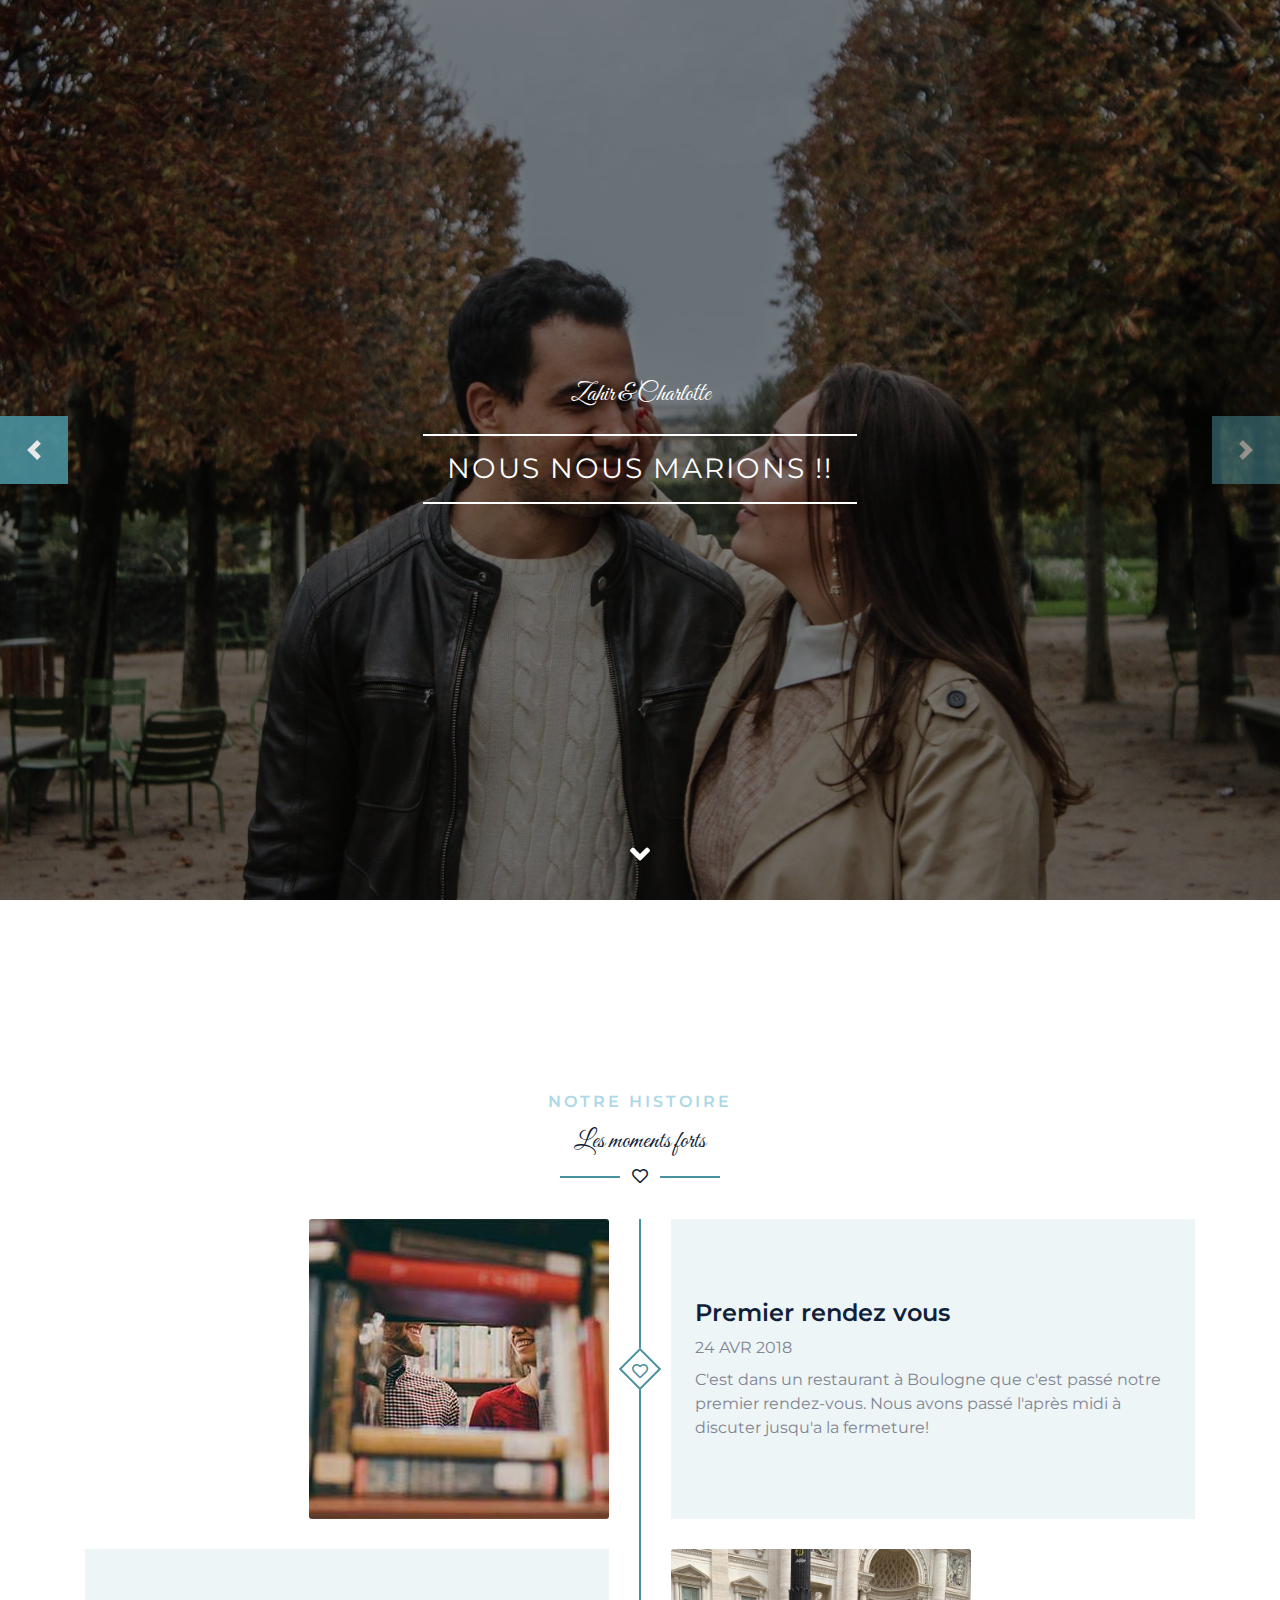
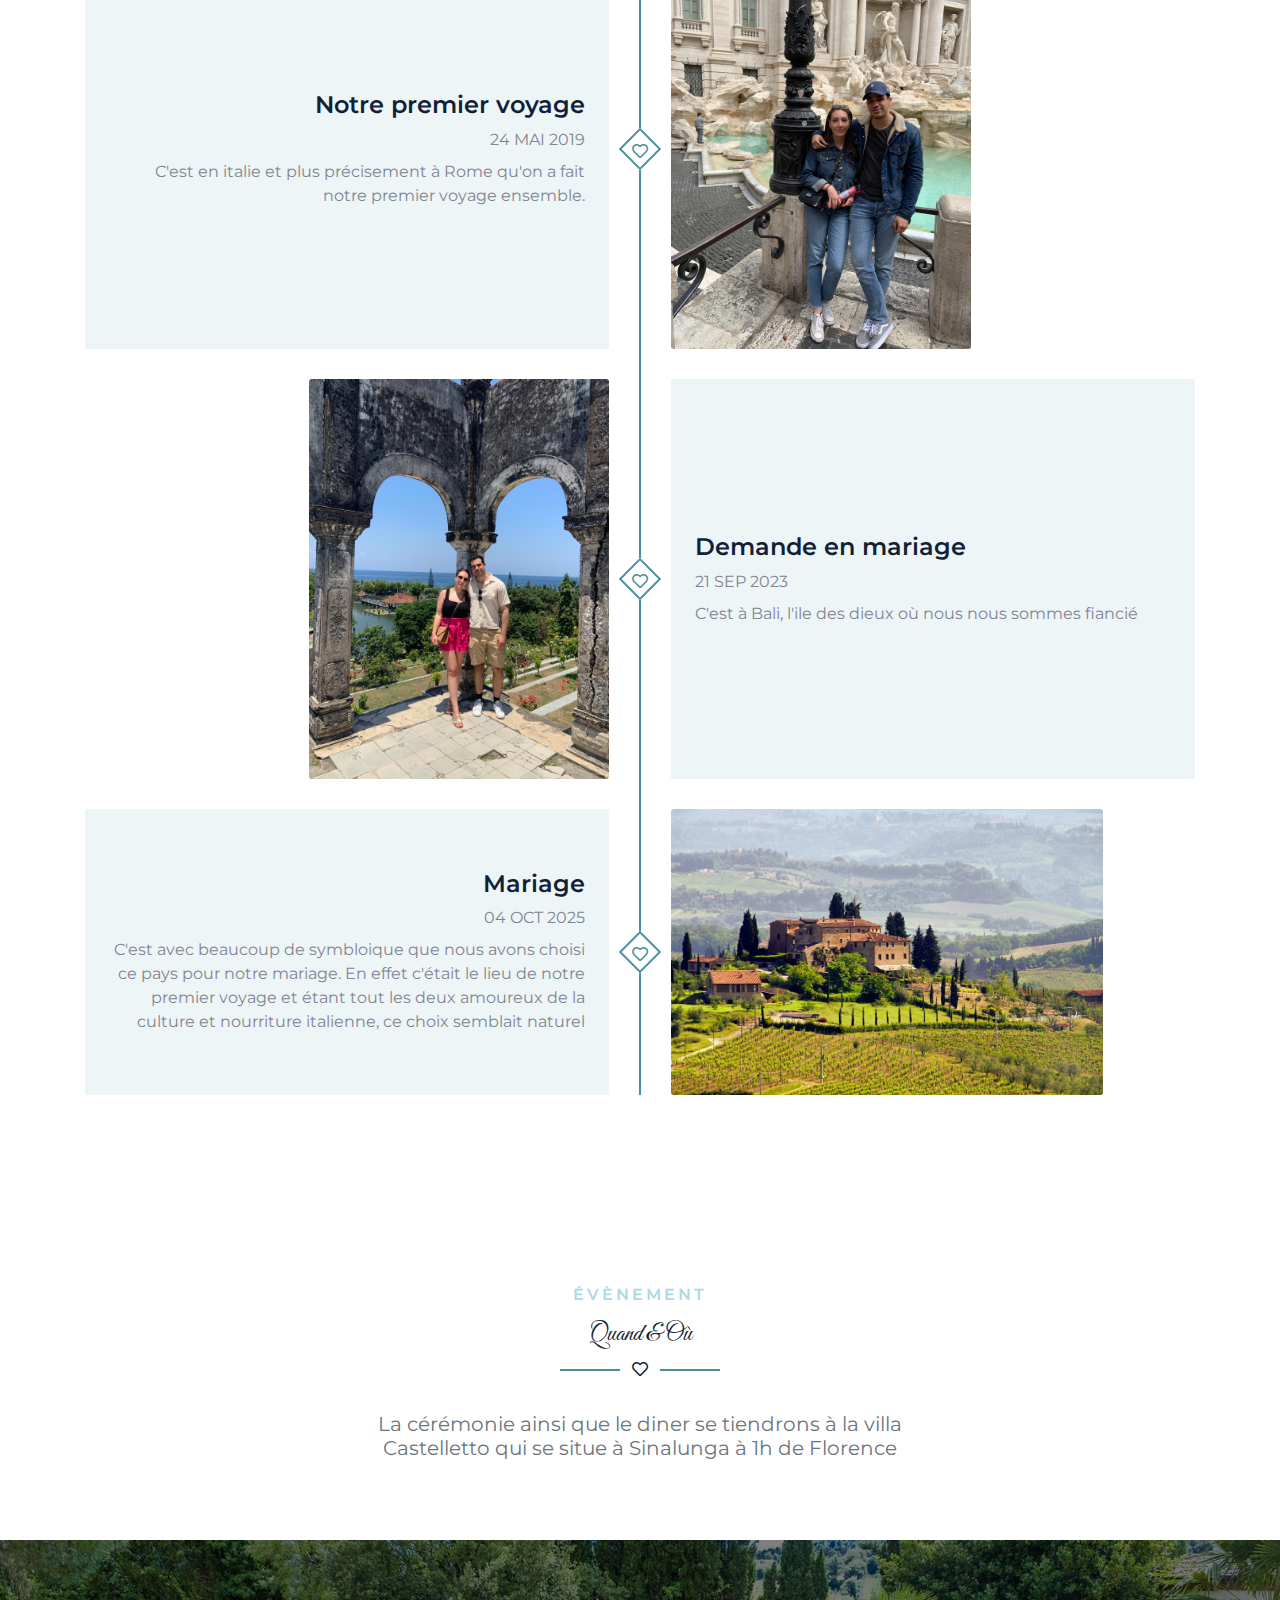
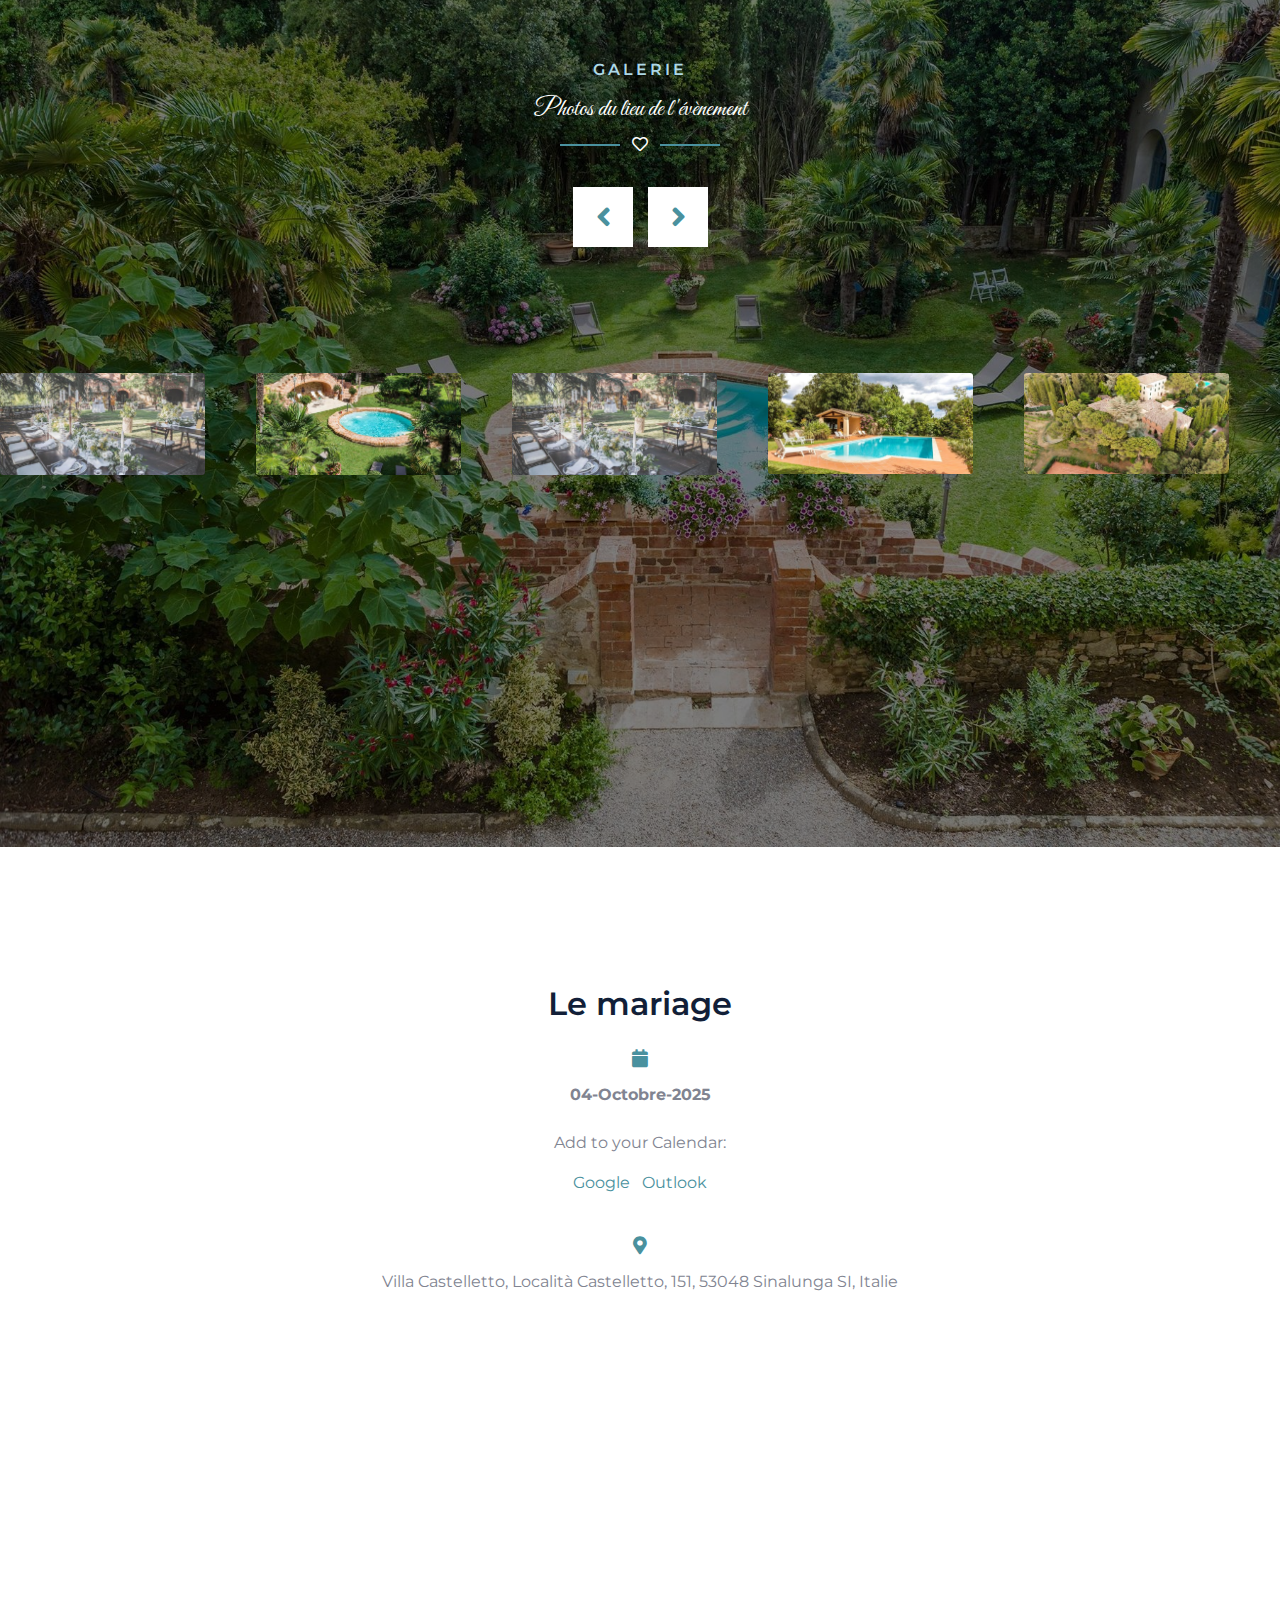
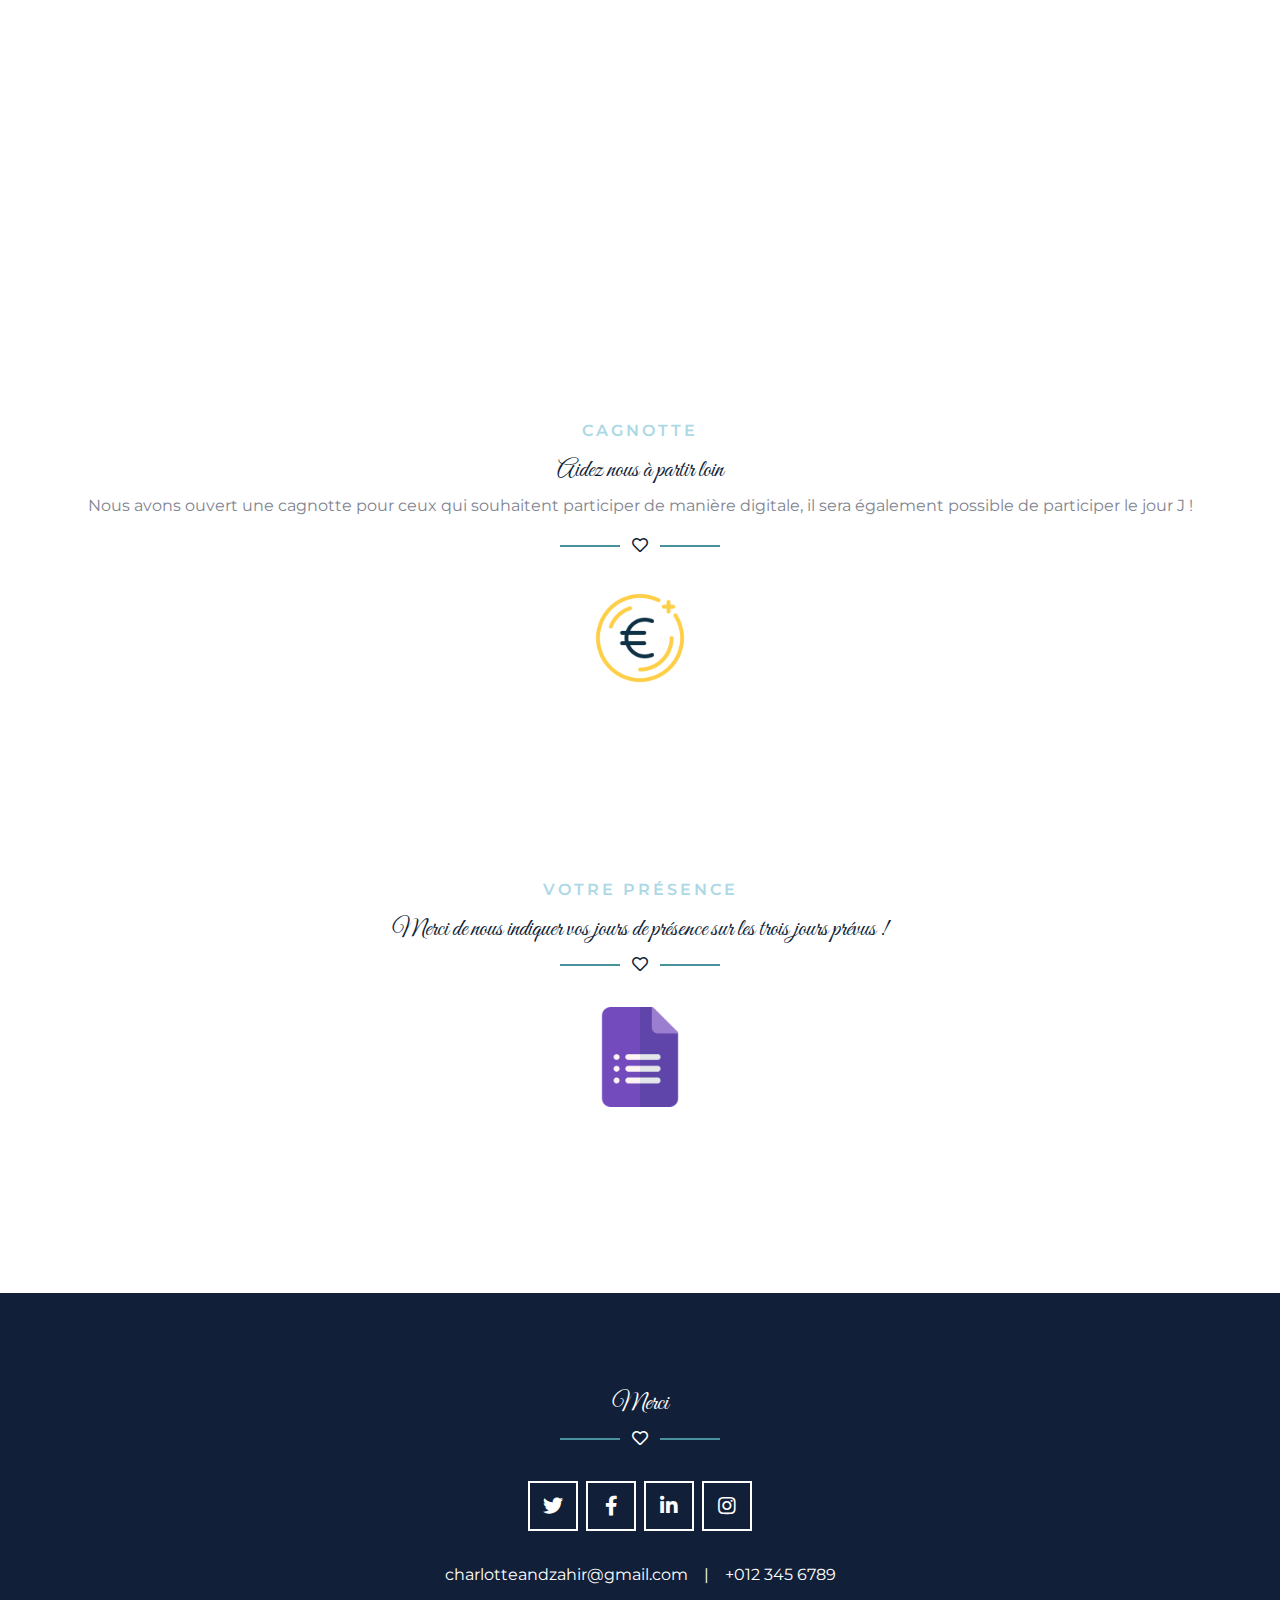
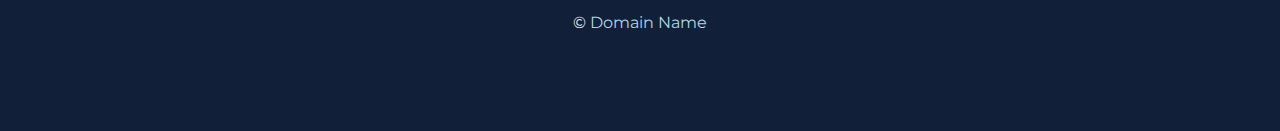
==== index.html @ 63fe24a2 "my first commit" ====
<!DOCTYPE html>
<html lang="en">

<head>
    <meta charset="utf-8">
    <title>Zahir & Charlotte Website</title>
    <meta content="width=device-width, initial-scale=1.0" name="viewport">
    <meta content="Free HTML Templates" name="keywords">
    <meta content="Free HTML Templates" name="description">

    <!-- Favicon -->
    <link href="img/favicon.ico" rel="icon">

    <!-- Google Web Fonts -->
    <link rel="preconnect" href="https://fonts.gstatic.com">
    <link href="https://fonts.googleapis.com/css2?family=Great+Vibes&family=Montserrat:wght@400;600&display=swap" rel="stylesheet"> 

    <!-- Font Awesome -->
    <link href="https://cdnjs.cloudflare.com/ajax/libs/font-awesome/5.10.0/css/all.min.css" rel="stylesheet">

    <!-- Libraries Stylesheet -->
    <link href="lib/owlcarousel/assets/owl.carousel.min.css" rel="stylesheet">
    <link href="lib/lightbox/css/lightbox.min.css" rel="stylesheet">

    <!-- Customized Bootstrap Stylesheet -->
    <link href="css/style.css" rel="stylesheet">
</head>

<body data-spy="scroll" data-target=".navbar" data-offset="51">
    <!-- Navbar Start -->
    <nav class="navbar fixed-top shadow-sm navbar-expand-lg bg-dark navbar-dark py-3 py-lg-0 px-lg-5">
        <a href="index.html" class="navbar-brand d-block d-lg-none">
            <h1 class="font-secondary text-white" style="font-weight:300">Zahir <span class="text-primary">&</span> Charlotte</h1>
        </a>
        <button type="button" class="navbar-toggler" data-toggle="collapse" data-target="#navbarCollapse">
            <span class="navbar-toggler-icon"></span>
        </button>
        <div class="collapse navbar-collapse justify-content-between" id="navbarCollapse">
            <div class="navbar-nav ml-auto py-0">
                <a href="#home" class="nav-item nav-link active">accueil</a>
                <a href="#story" class="nav-item nav-link">Notre histoire</a>
                <a href="#event" class="nav-item nav-link">évènement</a>
            </div>
            <a href="index.html" class="navbar-brand mx-5 d-none d-lg-block">
                <p1 class="font-secondary text-white font-extralight">Zahir <span class="text-primary">&</span> Charlotte</p1>
            </a>
            <div class="navbar-nav mr-auto py-0">
                <a href="#cagnotte" class="nav-item nav-link">cagnotte</a>
                <a href="#rsvp" class="nav-item nav-link">votre présence</a>
                <a href="#contact" class="nav-item nav-link">Contact</a>
            </div>
        </div>
    </nav>
    <!-- Navbar End -->


    <!-- Carousel Start -->
    <div class="container-fluid p-0 mb-5 pb-5" id="home">
        <div id="header-carousel" class="carousel slide carousel-fade" data-ride="carousel">
            <div class="carousel-inner">
                <div class="carousel-item position-relative active" style="height: 100vh; min-height: 400px;">
                    <img class="position-absolute w-100 h-100" src="img/zahir&charlotte3.jpg" style="object-fit: cover;">
                    <div class="carousel-caption d-flex flex-column align-items-center justify-content-center">
                        <div class="p-3" style="max-width: 900px;">
                            <h1 class="display-1 font-secondary text-white mt-n3 mb-md-4" style="font-weight:300">Zahir & Charlotte</h1>
                            <div class="d-inline-block border-top border-bottom border-light py-3 px-4">
                                <h3 class="text-uppercase font-weight-normal text-white m-0" style="letter-spacing: 2px;">Nous nous marions !!</h3>
                            </div>
                        </div>
                    </div>
                </div>
                <div class="carousel-item position-relative" style="height: 100vh; min-height: 400px;">
                    <img class="position-absolute w-100 h-100" src="img/zahir&charlotte4.jpg" style="object-fit: cover;">
                    <div class="carousel-caption d-flex flex-column align-items-center justify-content-center">
                        <div class="p-3" style="max-width: 900px;">
                            <h1 class="display-1 font-secondary text-white mt-n3 mb-md-4" style="font-weight:300">Zahir & Charlotte</h1>
                            <div class="d-inline-block border-top border-bottom border-light py-3 px-4">
                                <h3 class="text-uppercase font-weight-normal text-white m-0" style="letter-spacing: 2px;">We're getting married</h3>
                            </div>
                        </div>
                    </div>
                </div>
                <div class="carousel-item position-relative" style="height: 100vh; min-height: 400px;">
                    <img class="position-absolute w-100 h-100" src="img/zahir&charlotte2.jpg" style="object-fit: cover;">
                    <div class="carousel-caption d-flex flex-column align-items-center justify-content-center">
                        <div class="p-3" style="max-width: 900px;">
                            <h1 class="display-1 font-secondary text-white mt-n3 mb-md-4" style="font-weight:300">Zahir & Charlotte</h1>
                            <div class="d-inline-block border-top border-bottom border-light py-3 px-4">
                                <h3 class="text-uppercase font-weight-normal text-white m-0" style="letter-spacing: 2px;">We're getting married</h3>
                            </div>
                        </div>
                    </div>
                </div>
            </div>
            <a class="carousel-control-prev justify-content-start" href="#header-carousel" data-slide="prev">
                <div class="btn btn-primary px-0" style="width: 68px; height: 68px;">
                    <span class="carousel-control-prev-icon mt-3"></span>
                </div>
            </a>
            <a class="carousel-control-next justify-content-end" href="#header-carousel" data-slide="next">
                <div class="btn btn-primary px-0" style="width: 68px; height: 68px;">
                    <span class="carousel-control-next-icon mt-3"></span>
                </div>
            </a>
        </div>
    </div>
    <!-- Carousel End -->


    <!-- Video Modal Start -->
    <div class="modal fade" id="videoModal" tabindex="-1" role="dialog" aria-labelledby="exampleModalLabel" aria-hidden="true">
        <div class="modal-dialog" role="document">
            <div class="modal-content">
                <div class="modal-body">
                    <button type="button" class="close" data-dismiss="modal" aria-label="Close">
                        <span aria-hidden="true">&times;</span>
                    </button>        
                    <!-- 16:9 aspect ratio -->
                    <div class="embed-responsive embed-responsive-16by9">
                        <iframe class="embed-responsive-item" src="" id="video"  allowscriptaccess="always" allow="autoplay"></iframe>
                    </div>
                </div>
            </div>
        </div>
    </div>
    <!-- Video Modal End -->

    <!-- Story Start -->
    <div class="container-fluid py-5" id="story">
        <div class="container pt-5 pb-3">
            <div class="section-title position-relative text-center">
                <h6 class="text-uppercase text-primary mb-3" style="letter-spacing: 3px;">notre histoire</h6>
                <h1 class="font-secondary display-4">Les moments forts</h1>
                <i class="far fa-heart text-dark"></i>
            </div>
            <div class="container timeline position-relative p-0">
                <div class="row">
                    <div class="col-md-6 text-center text-md-right">
                        <img class="img-fluid mr-md-3" src="img/story-1.jpg" alt="">
                    </div>
                    <div class="col-md-6 text-center text-md-left">
                        <div class="h-100 d-flex flex-column justify-content-center bg-secondary p-4 ml-md-3">
                            <h4 class="mb-2">Premier rendez vous</h4>
                            <p class="text-uppercase mb-2">24 Avr 2018</p>
                            <p class="m-0">C'est dans un restaurant à Boulogne que c'est passé notre premier rendez-vous. Nous avons passé l'après midi à discuter jusqu'a la fermeture!</p>
                        </div>
                    </div>
                </div>
                <div class="row">
                    <div class="col-md-6 text-center text-md-right">
                        <div class="h-100 d-flex flex-column justify-content-center bg-secondary p-4 mr-md-3">
                            <h4 class="mb-2">Notre premier voyage</h4>
                            <p class="text-uppercase mb-2">24 Mai 2019</p>
                            <p class="m-0">C'est en italie et plus précisement à Rome qu'on a fait notre premier voyage ensemble.</p>
                        </div>
                    </div>
                    <div class="col-md-6 text-center text-md-left">
                        <img class="img-fluid ml-md-3" src="img/rome.jpg" alt="" style="width:300px">
                    </div>
                </div>
                <div class="row">
                    <div class="col-md-6 text-center text-md-right">
                        <img class="img-fluid mr-md-3" src="img/bali.jpg" alt="" style="width:300px">
                    </div>
                    <div class="col-md-6 text-center text-md-left">
                        <div class="h-100 d-flex flex-column justify-content-center bg-secondary p-4 ml-md-3">
                            <h4 class="mb-2">Demande en mariage</h4>
                            <p class="text-uppercase mb-2">21 Sep 2023</p>
                            <p class="m-0">C'est à Bali, l'ile des dieux où nous nous sommes fiancié</p>
                        </div>
                    </div>
                </div>
                <div class="row">
                    <div class="col-md-6 text-center text-md-right">
                        <div class="h-100 d-flex flex-column justify-content-center bg-secondary p-4 mr-md-3">
                            <h4 class="mb-2">Mariage</h4>
                            <p class="text-uppercase mb-2">04 Oct 2025</p>
                            <p class="m-0">C'est avec beaucoup de symbloique que nous avons choisi ce pays pour notre mariage. En effet c'était le lieu de notre premier voyage et étant tout les deux amoureux de la culture et nourriture italienne, ce choix semblait naturel</p>
                        </div>
                    </div>
                    <div class="col-md-6 text-center text-md-left">
                        <img class="img-fluid ml-md-3" src="img/toscane.jpeg" alt="">
                    </div>
                </div>
            </div>
        </div>
    </div>
    <!-- Story End -->

    <!-- Event Start -->
    <div class="container-fluid pt-5" id="event">
        <div class="container-fluid py-5">
            <div class="section-title position-relative text-center">
                <h6 class="text-uppercase text-primary mb-3" style="letter-spacing: 3px;">évènement</h6>
                <h1 class="font-secondary display-4">Quand & Où</h1>
                <i class="far fa-heart text-dark"></i>
            </div>
            <div class="row justify-content-center">
                <div class="col-md-6 text-center">
                    <h5 class="font-weight-normal text-muted mb-3 pb-3">La cérémonie ainsi que le diner se tiendrons à la villa Castelletto qui se situe à Sinalunga à 1h de Florence</h5>
                </div>
            </div>
        </div>
    </div>
    <div class="container-fluid bg-gallery" id="gallery" style="padding: 120px 0; margin: 90px 0; margin-top:0px; paddin-top:0px">
        <div class="section-title position-relative text-center" style="margin-bottom: 120px;">
            <h6 class="text-uppercase text-primary mb-3" style="letter-spacing: 3px;">Galerie</h6>
            <h1 class="font-secondary display-4 text-white">Photos du lieu de l'évènement</h1>
            <i class="far fa-heart text-white"></i>
        </div>
        <div class="owl-carousel gallery-carousel" style="height:450px">
            <div class="gallery-item mt-5 pt-5">
                <img class="img-fluid w-100" src="img/villa2.jpg" alt="">
                <a href="img/villa.jpg" data-lightbox="gallery">
                    <i class="fa fa-2x fa-plus text-white"></i>
                </a>
            </div>
            <div class="gallery-item mt-5 pt-5">
                <img class="img-fluid w-100" src="img/villa1.jpg" alt="">
                <a href="img/villa1.jpeg" data-lightbox="gallery">
                    <i class="fa fa-2x fa-plus text-white"></i>
                </a>
            </div>
            <div class="gallery-item mt-5 pt-5">
                <img class="img-fluid w-100" src="img/villa2.jpg" alt="">
                <a href="img/villa2.jpg" data-lightbox="gallery">
                    <i class="fa fa-2x fa-plus text-white"></i>
                </a>
            </div>
            <div class="gallery-item mt-5 pt-5">
                <img class="img-fluid w-100" src="img/villa3.jpg" alt="">
                <a href="img/villa3.jpg" data-lightbox="gallery">
                    <i class="fa fa-2x fa-plus text-white"></i>
                </a>
            </div>
            <div class="gallery-item mt-5 pt-5">
                <img class="img-fluid w-100" src="img/villa4.jpg" alt="">
                <a href="img/villa4.jpg" data-lightbox="gallery">
                    <i class="fa fa-2x fa-plus text-white"></i>
                </a>
            </div>
            <div class="gallery-item mt-5 pt-5">
                <img class="img-fluid w-100" src="img/villa5.jpg" alt="">
                <a href="img/villa5.jpg" data-lightbox="gallery">
                    <i class="fa fa-2x fa-plus text-white"></i>
                </a>
            </div>
        </div>
    </div>

            <div class="row">
                <div class="col-md">
                    <div class="text-center">
                        <h2 class="m-4 mt-5">Le mariage</h2>
                        <div class="object-bottom">
                            <p class="fa fa-calendar" style="font-size:18px;color:#4A919E"></p>
                        </div>

                        <span><strong>04-Octobre-2025</strong><br /></span>
                        <br />
                        <div class="mb-3"><p>Add to your Calendar:</p><a target="_blank" rel="noopener noreferrer"  href="https://calendar.google.com/calendar/render?action=TEMPLATE&amp;dates=20251003T130019Z%2F20251006T110019Z&amp;details=&amp;location=Villa%20Castelletto&amp;text=Zahir%20%26%20Charlotte%20Wedding&amp;trp=false" class="sc-gqjmRU bcNHZG">Google</a><span>&nbsp;&nbsp;&nbsp;</span><a target="_blank" rel="noopener noreferrer" href="https://outlook.live.com/owa/?body=&amp;enddt=20251006T110019&amp;location=Villa%20Castelletto&amp;path=%2Fcalendar%2Faction%2Fcompose&amp;rru=addevent&amp;startdt=20251003T130019&amp;subject=Zahir%20%26%20Charlotte%20Wedding" class="sc-gqjmRU bcNHZG">Outlook</a></div>
                        <br />
                        <p class="fas fa-map-marker-alt" style="font-size:18px;color:#4A919E"></p>
                        <br />
                        <span>Villa Castelletto, Località Castelletto, 151, 53048 Sinalunga SI, Italie<br /></span>
                        <br />
                        <div class="google-maps">
                            <iframe class="rounded" src="https://www.google.com/maps/embed?pb=!1m18!1m12!1m3!1d33109.30491807174!2d11.695922919868249!3d43.21463548836202!2m3!1f0!2f0!3f0!3m2!1i1024!2i768!4f13.1!3m3!1m2!1s0x132be071a0de86f1%3A0xb48cef6a8f12304f!2sVilla%20Castelletto!5e0!3m2!1sfr!2sfr!4v1706284104843!5m2!1sfr!2sfr" width="600" height="450" style="border:0;" allowfullscreen="" loading="lazy" referrerpolicy="no-referrer-when-downgrade"></iframe>
                        </div>
                        
                    </div>
                </div>
                
                </div>
            </div>





    <!-- Event End -->

    <!-- Cagnotte Start -->
    <div class="container-fluid py-5" id="cagnotte">
        <div class="container py-5">
            <div class="section-title position-relative text-center">
                <h6 class="text-uppercase text-primary mb-3" style="letter-spacing: 3px;">Cagnotte</h6>
                <h1 class="font-secondary display-4">Aidez nous à partir loin</h1>
                <p>Nous avons ouvert une cagnotte pour ceux qui souhaitent participer de manière digitale, il sera également possible de participer le jour J ! </p>
                <i class="far fa-heart text-dark"></i>
            </div>
            <div class="row justify-content-center">
                <div class="text-center">
                    <a href="https://lydia-app.com/pots?id=30900-mariage-zahir-charlotte" target="_blank"><img  width="100" height="100" src="img/cagnotte.png" alt=""></a>
                </div>
            </div>
        </div>
    </div>
    <!-- cagnotte End -->


    <!-- RSVP Start -->
    <div class="container-fluid py-5" id="rsvp">
        <div class="container py-5">
            <div class="section-title position-relative text-center">
                <h6 class="text-uppercase text-primary mb-3" style="letter-spacing: 3px;">Votre présence</h6>
                <h1 class="font-secondary display-4">Merci de nous indiquer vos jours de présence sur les trois jours prévus !</h1>
                <i class="far fa-heart text-dark"></i>
            </div>
            <div class="row justify-content-center">
                    <div class="text-center">
                        <a href="https://docs.google.com/forms/d/1rk60inSpEW6X0xx_kfczWadHrr_YHarDNJz_qWq604E/viewform?edit_requested=true"  target="_blank"><img  width="100" height="100" src="img/google-forms.png" alt=""></a>
                    </div>
                </div>
        </div>
    </div>
    <!-- RSVP End -->

    <!-- Footer Start -->
    <div class="container-fluid bg-dark text-white py-5" id="contact" style="margin-top: 90px;">
        <div class="container text-center py-5">
            <div class="section-title position-relative text-center">
                <h1 class="font-secondary display-3 text-white">Merci</h1>
                <i class="far fa-heart text-white"></i>
            </div>
            <div class="d-flex justify-content-center mb-4">
                <a class="btn btn-lg btn-outline-light btn-lg-square mr-2" href="#"><i class="fab fa-twitter"></i></a>
                <a class="btn btn-lg btn-outline-light btn-lg-square mr-2" href="#"><i class="fab fa-facebook-f"></i></a>
                <a class="btn btn-lg btn-outline-light btn-lg-square mr-2" href="#"><i class="fab fa-linkedin-in"></i></a>
                <a class="btn btn-lg btn-outline-light btn-lg-square" href="#"><i class="fab fa-instagram"></i></a>
            </div>
            <div class="d-flex justify-content-center py-2">
                <a class="text-white" href="mailto:charlotteandzahir@gmail.com">charlotteandzahir@gmail.com</a>
                <span class="px-3">|</span>
                <p class="text-white" href="#">+012 345 6789</p>
            </div>
            <p class="m-0">&copy; <a class="text-primary" href="#">Domain Name</a>
            </p>
        </div>
    </div>
    <!-- Footer End -->


    <!-- Scroll to Bottom -->
    <i class="fa fa-2x fa-angle-down text-white scroll-to-bottom"></i>

    <!-- Back to Top -->
    <a href="#" class="btn btn-lg btn-outline-primary btn-lg-square back-to-top"><i class="fa fa-angle-double-up"></i></a>


    <!-- JavaScript Libraries -->
    <script src="https://code.jquery.com/jquery-3.4.1.min.js"></script>
    <script src="https://stackpath.bootstrapcdn.com/bootstrap/4.4.1/js/bootstrap.bundle.min.js"></script>
    <script src="lib/easing/easing.min.js"></script>
    <script src="lib/waypoints/waypoints.min.js"></script>
    <script src="lib/owlcarousel/owl.carousel.min.js"></script>
    <script src="lib/isotope/isotope.pkgd.min.js"></script>
    <script src="lib/lightbox/js/lightbox.min.js"></script>

    <!-- Template Javascript -->
    <script src="js/main.js"></script>
</body>

</html>
---- css/style.css ----
/******* Bootstrap Theming ********/
/*!
 * Bootstrap v4.5.3 (https://getbootstrap.com/)
 * Copyright 2011-2020 The Bootstrap Authors
 * Copyright 2011-2020 Twitter, Inc.
 * Licensed under MIT (https://github.com/twbs/bootstrap/blob/main/LICENSE)
 */
:root {
  --blue: #007bff;
  --indigo: #6610f2;
  --purple: #6f42c1;
  --pink: #e83e8c;
  --red: #dc3545;
  --orange: #fd7e14;
  --yellow: #ffc107;
  --green: #28a745;
  --teal: #20c997;
  --cyan: #17a2b8;
  --white: #fff;
  --gray: #6c757d;
  --gray-dark: #343a40;
  --primary: #4A919E;
  --secondary: #EDF5F7;
  --success: #28a745;
  --info: #17a2b8;
  --warning: #ffc107;
  --danger: #dc3545;
  --light: #FFFFFF;
  --dark: #121F38;
  --breakpoint-xs: 0;
  --breakpoint-sm: 576px;
  --breakpoint-md: 768px;
  --breakpoint-lg: 992px;
  --breakpoint-xl: 1200px;
  --font-family-sans-serif: "Montserrat", sans-serif;
  --font-family-monospace: SFMono-Regular, Menlo, Monaco, Consolas, "Liberation Mono", "Courier New", monospace;
}

*,
*::before,
*::after {
  box-sizing: border-box;
}

html {
  font-family: sans-serif;
  line-height: 1.15;
  -webkit-text-size-adjust: 100%;
  -webkit-tap-highlight-color: rgba(0, 0, 0, 0);
}

article, aside, figcaption, figure, footer, header, hgroup, main, nav, section {
  display: block;
}

body {
  margin: 0;
  font-family: "Montserrat", sans-serif;
  font-size: 1rem;
  font-weight: 400;
  line-height: 1.5;
  color: #818491;
  text-align: left;
  background-color: #FFFFFF;
}

[tabindex="-1"]:focus:not(:focus-visible) {
  outline: 0 !important;
}

hr {
  box-sizing: content-box;
  height: 0;
  overflow: visible;
}

h1, h2, h3, h4, h5, h6 {
  margin-top: 0;
  margin-bottom: 0.5rem;
}

p {
  margin-top: 0;
  margin-bottom: 1rem;
}

abbr[title],
abbr[data-original-title] {
  text-decoration: underline;
  text-decoration: underline dotted;
  cursor: help;
  border-bottom: 0;
  text-decoration-skip-ink: none;
}

address {
  margin-bottom: 1rem;
  font-style: normal;
  line-height: inherit;
}

ol,
ul,
dl {
  margin-top: 0;
  margin-bottom: 1rem;
}

ol ol,
ul ul,
ol ul,
ul ol {
  margin-bottom: 0;
}

dt {
  font-weight: 700;
}

dd {
  margin-bottom: .5rem;
  margin-left: 0;
}

blockquote {
  margin: 0 0 1rem;
}

b,
strong {
  font-weight: bolder;
}

small {
  font-size: 80%;
}

sub,
sup {
  position: relative;
  font-size: 75%;
  line-height: 0;
  vertical-align: baseline;
}

sub {
  bottom: -.25em;
}

sup {
  top: -.5em;
}

a {
  color: #4A919E;
  text-decoration: none;
  background-color: transparent;
}

a:hover {
  color: #af5617;
  text-decoration: underline;
}

a:not([href]):not([class]) {
  color: inherit;
  text-decoration: none;
}

a:not([href]):not([class]):hover {
  color: inherit;
  text-decoration: none;
}

pre,
code,
kbd,
samp {
  font-family: SFMono-Regular, Menlo, Monaco, Consolas, "Liberation Mono", "Courier New", monospace;
  font-size: 1em;
}

pre {
  margin-top: 0;
  margin-bottom: 1rem;
  overflow: auto;
  -ms-overflow-style: scrollbar;
}

figure {
  margin: 0 0 1rem;
}

img {
  vertical-align: middle;
  border-style: none;
}

svg {
  overflow: hidden;
  vertical-align: middle;
}

table {
  border-collapse: collapse;
}

caption {
  padding-top: 0.75rem;
  padding-bottom: 0.75rem;
  color: #6c757d;
  text-align: left;
  caption-side: bottom;
}

th {
  text-align: inherit;
  text-align: -webkit-match-parent;
}

label {
  display: inline-block;
  margin-bottom: 0.5rem;
}

button {
  border-radius: 0;
}

button:focus {
  outline: 1px dotted;
  outline: 5px auto -webkit-focus-ring-color;
}

input,
button,
select,
optgroup,
textarea {
  margin: 0;
  font-family: inherit;
  font-size: inherit;
  line-height: inherit;
}

button,
input {
  overflow: visible;
}

button,
select {
  text-transform: none;
}

[role="button"] {
  cursor: pointer;
}

select {
  word-wrap: normal;
}

button,
[type="button"],
[type="reset"],
[type="submit"] {
  -webkit-appearance: button;
}

button:not(:disabled),
[type="button"]:not(:disabled),
[type="reset"]:not(:disabled),
[type="submit"]:not(:disabled) {
  cursor: pointer;
}

button::-moz-focus-inner,
[type="button"]::-moz-focus-inner,
[type="reset"]::-moz-focus-inner,
[type="submit"]::-moz-focus-inner {
  padding: 0;
  border-style: none;
}

input[type="radio"],
input[type="checkbox"] {
  box-sizing: border-box;
  padding: 0;
}

textarea {
  overflow: auto;
  resize: vertical;
}

fieldset {
  min-width: 0;
  padding: 0;
  margin: 0;
  border: 0;
}

legend {
  display: block;
  width: 100%;
  max-width: 100%;
  padding: 0;
  margin-bottom: .5rem;
  font-size: 1.5rem;
  line-height: inherit;
  color: inherit;
  white-space: normal;
}

@media (max-width: 1200px) {
  legend {
    font-size: calc(1.275rem + 0.3vw) ;
  }
}

progress {
  vertical-align: baseline;
}

[type="number"]::-webkit-inner-spin-button,
[type="number"]::-webkit-outer-spin-button {
  height: auto;
}

[type="search"] {
  outline-offset: -2px;
  -webkit-appearance: none;
}

[type="search"]::-webkit-search-decoration {
  -webkit-appearance: none;
}

::-webkit-file-upload-button {
  font: inherit;
  -webkit-appearance: button;
}

output {
  display: inline-block;
}

summary {
  display: list-item;
  cursor: pointer;
}

template {
  display: none;
}

[hidden] {
  display: none !important;
}

h1, h2, h3, h4, h5, h6,
.h1, .h2, .h3, .h4, .h5, .h6 {
  margin-bottom: 0.5rem;
  font-weight: 600;
  line-height: 1.2;
  color: #121F38;
}

h1, .h1 {
  font-size: 2.5rem;
}

@media (max-width: 1200px) {
  h1, .h1 {
    font-size: calc(1.375rem + 1.5vw) ;
  }
}

h2, .h2 {
  font-size: 2rem;
}

@media (max-width: 1200px) {
  h2, .h2 {
    font-size: calc(1.325rem + 0.9vw) ;
  }
}

h3, .h3 {
  font-size: 1.75rem;
}

@media (max-width: 1200px) {
  h3, .h3 {
    font-size: calc(1.3rem + 0.6vw) ;
  }
}

h4, .h4 {
  font-size: 1.5rem;
}

@media (max-width: 1200px) {
  h4, .h4 {
    font-size: calc(1.275rem + 0.3vw) ;
  }
}

h5, .h5 {
  font-size: 1.25rem;
}

h6, .h6 {
  font-size: 1rem;
}

.lead {
  font-size: 1.25rem;
  font-weight: 300;
}

.display-1 {
  font-size: 6rem;
  font-weight: 300;
  line-height: 1.2;
}

@media (max-width: 1200px) {
  .display-1 {
    font-size: calc(1.725rem + 5.7vw) ;
  }
}

.display-2 {
  font-size: 5.5rem;
  font-weight: 300;
  line-height: 1.2;
}

@media (max-width: 1200px) {
  .display-2 {
    font-size: calc(1.675rem + 5.1vw) ;
  }
}

.display-3 {
  font-size: 4.5rem;
  font-weight: 300;
  line-height: 1.2;
}

@media (max-width: 1200px) {
  .display-3 {
    font-size: calc(1.575rem + 3.9vw) ;
  }
}

.display-4 {
  font-size: 3.5rem;
  font-weight: 300;
  line-height: 1.2;
}

@media (max-width: 1200px) {
  .display-4 {
    font-size: calc(1.475rem + 2.7vw) ;
  }
}

hr {
  margin-top: 1rem;
  margin-bottom: 1rem;
  border: 0;
  border-top: 2px solid rgba(0, 0, 0, 0.1);
}

small,
.small {
  font-size: 80%;
  font-weight: 400;
}

mark,
.mark {
  padding: 0.2em;
  background-color: #fcf8e3;
}

.list-unstyled {
  padding-left: 0;
  list-style: none;
}

.list-inline {
  padding-left: 0;
  list-style: none;
}

.list-inline-item {
  display: inline-block;
}

.list-inline-item:not(:last-child) {
  margin-right: 0.5rem;
}

.initialism {
  font-size: 90%;
  text-transform: uppercase;
}

.blockquote {
  margin-bottom: 1rem;
  font-size: 1.25rem;
}

.blockquote-footer {
  display: block;
  font-size: 80%;
  color: #6c757d;
}

.blockquote-footer::before {
  content: "\2014\00A0";
}

.img-fluid {
  max-width: 80%;
  height: auto;
  border-radius: 3px;
}

.img-thumbnail {
  padding: 0.25rem;
  background-color: #FFFFFF;
  border: 2px solid #dee2e6;
  max-width: 100%;
  height: auto;
}

.figure {
  display: inline-block;
}

.figure-img {
  margin-bottom: 0.5rem;
  line-height: 1;
}

.figure-caption {
  font-size: 90%;
  color: #6c757d;
}

code {
  font-size: 87.5%;
  color: #e83e8c;
  word-wrap: break-word;
}

a > code {
  color: inherit;
}

kbd {
  padding: 0.2rem 0.4rem;
  font-size: 87.5%;
  color: #fff;
  background-color: #212529;
}

kbd kbd {
  padding: 0;
  font-size: 100%;
  font-weight: 700;
}

pre {
  display: block;
  font-size: 87.5%;
  color: #212529;
}

pre code {
  font-size: inherit;
  color: inherit;
  word-break: normal;
}

.pre-scrollable {
  max-height: 340px;
  overflow-y: scroll;
}

.container,
.container-fluid,
.container-sm,
.container-md,
.container-lg,
.container-xl {
  width: 100%;
  padding-right: 15px;
  padding-left: 15px;
  margin-right: auto;
  margin-left: auto;
}

@media (min-width: 576px) {
  .container, .container-sm {
    max-width: 540px;
  }
}

@media (min-width: 768px) {
  .container, .container-sm, .container-md {
    max-width: 720px;
  }
}

@media (min-width: 992px) {
  .container, .container-sm, .container-md, .container-lg {
    max-width: 960px;
  }
}

@media (min-width: 1200px) {
  .container, .container-sm, .container-md, .container-lg, .container-xl {
    max-width: 1140px;
  }
}

.row {
  display: flex;
  flex-wrap: wrap;
  margin-right: -15px;
  margin-left: -15px;
}

.no-gutters {
  margin-right: 0;
  margin-left: 0;
}

.no-gutters > .col,
.no-gutters > [class*="col-"] {
  padding-right: 0;
  padding-left: 0;
}

.col-1, .col-2, .col-3, .col-4, .col-5, .col-6, .col-7, .col-8, .col-9, .col-10, .col-11, .col-12, .col,
.col-auto, .col-sm-1, .col-sm-2, .col-sm-3, .col-sm-4, .col-sm-5, .col-sm-6, .col-sm-7, .col-sm-8, .col-sm-9, .col-sm-10, .col-sm-11, .col-sm-12, .col-sm,
.col-sm-auto, .col-md-1, .col-md-2, .col-md-3, .col-md-4, .col-md-5, .col-md-6, .col-md-7, .col-md-8, .col-md-9, .col-md-10, .col-md-11, .col-md-12, .col-md,
.col-md-auto, .col-lg-1, .col-lg-2, .col-lg-3, .col-lg-4, .col-lg-5, .col-lg-6, .col-lg-7, .col-lg-8, .col-lg-9, .col-lg-10, .col-lg-11, .col-lg-12, .col-lg,
.col-lg-auto, .col-xl-1, .col-xl-2, .col-xl-3, .col-xl-4, .col-xl-5, .col-xl-6, .col-xl-7, .col-xl-8, .col-xl-9, .col-xl-10, .col-xl-11, .col-xl-12, .col-xl,
.col-xl-auto {
  position: relative;
  width: 100%;
  padding-right: 15px;
  padding-left: 15px;
}

.col {
  flex-basis: 0;
  flex-grow: 1;
  max-width: 100%;
}

.row-cols-1 > * {
  flex: 0 0 100%;
  max-width: 100%;
}

.row-cols-2 > * {
  flex: 0 0 50%;
  max-width: 50%;
}

.row-cols-3 > * {
  flex: 0 0 33.33333%;
  max-width: 33.33333%;
}

.row-cols-4 > * {
  flex: 0 0 25%;
  max-width: 25%;
}

.row-cols-5 > * {
  flex: 0 0 20%;
  max-width: 20%;
}

.row-cols-6 > * {
  flex: 0 0 16.66667%;
  max-width: 16.66667%;
}

.col-auto {
  flex: 0 0 auto;
  width: auto;
  max-width: 100%;
}

.col-1 {
  flex: 0 0 8.33333%;
  max-width: 8.33333%;
}

.col-2 {
  flex: 0 0 16.66667%;
  max-width: 16.66667%;
}

.col-3 {
  flex: 0 0 25%;
  max-width: 25%;
}

.col-4 {
  flex: 0 0 33.33333%;
  max-width: 33.33333%;
}

.col-5 {
  flex: 0 0 41.66667%;
  max-width: 41.66667%;
}

.col-6 {
  flex: 0 0 50%;
  max-width: 50%;
}

.col-7 {
  flex: 0 0 58.33333%;
  max-width: 58.33333%;
}

.col-8 {
  flex: 0 0 66.66667%;
  max-width: 66.66667%;
}

.col-9 {
  flex: 0 0 75%;
  max-width: 75%;
}

.col-10 {
  flex: 0 0 83.33333%;
  max-width: 83.33333%;
}

.col-11 {
  flex: 0 0 91.66667%;
  max-width: 91.66667%;
}

.col-12 {
  flex: 0 0 100%;
  max-width: 100%;
}

.order-first {
  order: -1;
}

.order-last {
  order: 13;
}

.order-0 {
  order: 0;
}

.order-1 {
  order: 1;
}

.order-2 {
  order: 2;
}

.order-3 {
  order: 3;
}

.order-4 {
  order: 4;
}

.order-5 {
  order: 5;
}

.order-6 {
  order: 6;
}

.order-7 {
  order: 7;
}

.order-8 {
  order: 8;
}

.order-9 {
  order: 9;
}

.order-10 {
  order: 10;
}

.order-11 {
  order: 11;
}

.order-12 {
  order: 12;
}

.offset-1 {
  margin-left: 8.33333%;
}

.offset-2 {
  margin-left: 16.66667%;
}

.offset-3 {
  margin-left: 25%;
}

.offset-4 {
  margin-left: 33.33333%;
}

.offset-5 {
  margin-left: 41.66667%;
}

.offset-6 {
  margin-left: 50%;
}

.offset-7 {
  margin-left: 58.33333%;
}

.offset-8 {
  margin-left: 66.66667%;
}

.offset-9 {
  margin-left: 75%;
}

.offset-10 {
  margin-left: 83.33333%;
}

.offset-11 {
  margin-left: 91.66667%;
}

@media (min-width: 576px) {
  .col-sm {
    flex-basis: 0;
    flex-grow: 1;
    max-width: 100%;
  }
  .row-cols-sm-1 > * {
    flex: 0 0 100%;
    max-width: 100%;
  }
  .row-cols-sm-2 > * {
    flex: 0 0 50%;
    max-width: 50%;
  }
  .row-cols-sm-3 > * {
    flex: 0 0 33.33333%;
    max-width: 33.33333%;
  }
  .row-cols-sm-4 > * {
    flex: 0 0 25%;
    max-width: 25%;
  }
  .row-cols-sm-5 > * {
    flex: 0 0 20%;
    max-width: 20%;
  }
  .row-cols-sm-6 > * {
    flex: 0 0 16.66667%;
    max-width: 16.66667%;
  }
  .col-sm-auto {
    flex: 0 0 auto;
    width: auto;
    max-width: 100%;
  }
  .col-sm-1 {
    flex: 0 0 8.33333%;
    max-width: 8.33333%;
  }
  .col-sm-2 {
    flex: 0 0 16.66667%;
    max-width: 16.66667%;
  }
  .col-sm-3 {
    flex: 0 0 25%;
    max-width: 25%;
  }
  .col-sm-4 {
    flex: 0 0 33.33333%;
    max-width: 33.33333%;
  }
  .col-sm-5 {
    flex: 0 0 41.66667%;
    max-width: 41.66667%;
  }
  .col-sm-6 {
    flex: 0 0 50%;
    max-width: 50%;
  }
  .col-sm-7 {
    flex: 0 0 58.33333%;
    max-width: 58.33333%;
  }
  .col-sm-8 {
    flex: 0 0 66.66667%;
    max-width: 66.66667%;
  }
  .col-sm-9 {
    flex: 0 0 75%;
    max-width: 75%;
  }
  .col-sm-10 {
    flex: 0 0 83.33333%;
    max-width: 83.33333%;
  }
  .col-sm-11 {
    flex: 0 0 91.66667%;
    max-width: 91.66667%;
  }
  .col-sm-12 {
    flex: 0 0 100%;
    max-width: 100%;
  }
  .order-sm-first {
    order: -1;
  }
  .order-sm-last {
    order: 13;
  }
  .order-sm-0 {
    order: 0;
  }
  .order-sm-1 {
    order: 1;
  }
  .order-sm-2 {
    order: 2;
  }
  .order-sm-3 {
    order: 3;
  }
  .order-sm-4 {
    order: 4;
  }
  .order-sm-5 {
    order: 5;
  }
  .order-sm-6 {
    order: 6;
  }
  .order-sm-7 {
    order: 7;
  }
  .order-sm-8 {
    order: 8;
  }
  .order-sm-9 {
    order: 9;
  }
  .order-sm-10 {
    order: 10;
  }
  .order-sm-11 {
    order: 11;
  }
  .order-sm-12 {
    order: 12;
  }
  .offset-sm-0 {
    margin-left: 0;
  }
  .offset-sm-1 {
    margin-left: 8.33333%;
  }
  .offset-sm-2 {
    margin-left: 16.66667%;
  }
  .offset-sm-3 {
    margin-left: 25%;
  }
  .offset-sm-4 {
    margin-left: 33.33333%;
  }
  .offset-sm-5 {
    margin-left: 41.66667%;
  }
  .offset-sm-6 {
    margin-left: 50%;
  }
  .offset-sm-7 {
    margin-left: 58.33333%;
  }
  .offset-sm-8 {
    margin-left: 66.66667%;
  }
  .offset-sm-9 {
    margin-left: 75%;
  }
  .offset-sm-10 {
    margin-left: 83.33333%;
  }
  .offset-sm-11 {
    margin-left: 91.66667%;
  }
}

@media (min-width: 768px) {
  .col-md {
    flex-basis: 0;
    flex-grow: 1;
    max-width: 100%;
  }
  .row-cols-md-1 > * {
    flex: 0 0 100%;
    max-width: 100%;
  }
  .row-cols-md-2 > * {
    flex: 0 0 50%;
    max-width: 50%;
  }
  .row-cols-md-3 > * {
    flex: 0 0 33.33333%;
    max-width: 33.33333%;
  }
  .row-cols-md-4 > * {
    flex: 0 0 25%;
    max-width: 25%;
  }
  .row-cols-md-5 > * {
    flex: 0 0 20%;
    max-width: 20%;
  }
  .row-cols-md-6 > * {
    flex: 0 0 16.66667%;
    max-width: 16.66667%;
  }
  .col-md-auto {
    flex: 0 0 auto;
    width: auto;
    max-width: 100%;
  }
  .col-md-1 {
    flex: 0 0 8.33333%;
    max-width: 8.33333%;
  }
  .col-md-2 {
    flex: 0 0 16.66667%;
    max-width: 16.66667%;
  }
  .col-md-3 {
    flex: 0 0 25%;
    max-width: 25%;
  }
  .col-md-4 {
    flex: 0 0 33.33333%;
    max-width: 33.33333%;
  }
  .col-md-5 {
    flex: 0 0 41.66667%;
    max-width: 41.66667%;
  }
  .col-md-6 {
    flex: 0 0 50%;
    max-width: 50%;
  }
  .col-md-7 {
    flex: 0 0 58.33333%;
    max-width: 58.33333%;
  }
  .col-md-8 {
    flex: 0 0 66.66667%;
    max-width: 66.66667%;
  }
  .col-md-9 {
    flex: 0 0 75%;
    max-width: 75%;
  }
  .col-md-10 {
    flex: 0 0 83.33333%;
    max-width: 83.33333%;
  }
  .col-md-11 {
    flex: 0 0 91.66667%;
    max-width: 91.66667%;
  }
  .col-md-12 {
    flex: 0 0 100%;
    max-width: 100%;
  }
  .order-md-first {
    order: -1;
  }
  .order-md-last {
    order: 13;
  }
  .order-md-0 {
    order: 0;
  }
  .order-md-1 {
    order: 1;
  }
  .order-md-2 {
    order: 2;
  }
  .order-md-3 {
    order: 3;
  }
  .order-md-4 {
    order: 4;
  }
  .order-md-5 {
    order: 5;
  }
  .order-md-6 {
    order: 6;
  }
  .order-md-7 {
    order: 7;
  }
  .order-md-8 {
    order: 8;
  }
  .order-md-9 {
    order: 9;
  }
  .order-md-10 {
    order: 10;
  }
  .order-md-11 {
    order: 11;
  }
  .order-md-12 {
    order: 12;
  }
  .offset-md-0 {
    margin-left: 0;
  }
  .offset-md-1 {
    margin-left: 8.33333%;
  }
  .offset-md-2 {
    margin-left: 16.66667%;
  }
  .offset-md-3 {
    margin-left: 25%;
  }
  .offset-md-4 {
    margin-left: 33.33333%;
  }
  .offset-md-5 {
    margin-left: 41.66667%;
  }
  .offset-md-6 {
    margin-left: 50%;
  }
  .offset-md-7 {
    margin-left: 58.33333%;
  }
  .offset-md-8 {
    margin-left: 66.66667%;
  }
  .offset-md-9 {
    margin-left: 75%;
  }
  .offset-md-10 {
    margin-left: 83.33333%;
  }
  .offset-md-11 {
    margin-left: 91.66667%;
  }
}

@media (min-width: 992px) {
  .col-lg {
    flex-basis: 0;
    flex-grow: 1;
    max-width: 100%;
  }
  .row-cols-lg-1 > * {
    flex: 0 0 100%;
    max-width: 100%;
  }
  .row-cols-lg-2 > * {
    flex: 0 0 50%;
    max-width: 50%;
  }
  .row-cols-lg-3 > * {
    flex: 0 0 33.33333%;
    max-width: 33.33333%;
  }
  .row-cols-lg-4 > * {
    flex: 0 0 25%;
    max-width: 25%;
  }
  .row-cols-lg-5 > * {
    flex: 0 0 20%;
    max-width: 20%;
  }
  .row-cols-lg-6 > * {
    flex: 0 0 16.66667%;
    max-width: 16.66667%;
  }
  .col-lg-auto {
    flex: 0 0 auto;
    width: auto;
    max-width: 100%;
  }
  .col-lg-1 {
    flex: 0 0 8.33333%;
    max-width: 8.33333%;
  }
  .col-lg-2 {
    flex: 0 0 16.66667%;
    max-width: 16.66667%;
  }
  .col-lg-3 {
    flex: 0 0 25%;
    max-width: 25%;
  }
  .col-lg-4 {
    flex: 0 0 33.33333%;
    max-width: 33.33333%;
  }
  .col-lg-5 {
    flex: 0 0 41.66667%;
    max-width: 41.66667%;
  }
  .col-lg-6 {
    flex: 0 0 50%;
    max-width: 50%;
  }
  .col-lg-7 {
    flex: 0 0 58.33333%;
    max-width: 58.33333%;
  }
  .col-lg-8 {
    flex: 0 0 66.66667%;
    max-width: 66.66667%;
  }
  .col-lg-9 {
    flex: 0 0 75%;
    max-width: 75%;
  }
  .col-lg-10 {
    flex: 0 0 83.33333%;
    max-width: 83.33333%;
  }
  .col-lg-11 {
    flex: 0 0 91.66667%;
    max-width: 91.66667%;
  }
  .col-lg-12 {
    flex: 0 0 100%;
    max-width: 100%;
  }
  .order-lg-first {
    order: -1;
  }
  .order-lg-last {
    order: 13;
  }
  .order-lg-0 {
    order: 0;
  }
  .order-lg-1 {
    order: 1;
  }
  .order-lg-2 {
    order: 2;
  }
  .order-lg-3 {
    order: 3;
  }
  .order-lg-4 {
    order: 4;
  }
  .order-lg-5 {
    order: 5;
  }
  .order-lg-6 {
    order: 6;
  }
  .order-lg-7 {
    order: 7;
  }
  .order-lg-8 {
    order: 8;
  }
  .order-lg-9 {
    order: 9;
  }
  .order-lg-10 {
    order: 10;
  }
  .order-lg-11 {
    order: 11;
  }
  .order-lg-12 {
    order: 12;
  }
  .offset-lg-0 {
    margin-left: 0;
  }
  .offset-lg-1 {
    margin-left: 8.33333%;
  }
  .offset-lg-2 {
    margin-left: 16.66667%;
  }
  .offset-lg-3 {
    margin-left: 25%;
  }
  .offset-lg-4 {
    margin-left: 33.33333%;
  }
  .offset-lg-5 {
    margin-left: 41.66667%;
  }
  .offset-lg-6 {
    margin-left: 50%;
  }
  .offset-lg-7 {
    margin-left: 58.33333%;
  }
  .offset-lg-8 {
    margin-left: 66.66667%;
  }
  .offset-lg-9 {
    margin-left: 75%;
  }
  .offset-lg-10 {
    margin-left: 83.33333%;
  }
  .offset-lg-11 {
    margin-left: 91.66667%;
  }
}

@media (min-width: 1200px) {
  .col-xl {
    flex-basis: 0;
    flex-grow: 1;
    max-width: 100%;
  }
  .row-cols-xl-1 > * {
    flex: 0 0 100%;
    max-width: 100%;
  }
  .row-cols-xl-2 > * {
    flex: 0 0 50%;
    max-width: 50%;
  }
  .row-cols-xl-3 > * {
    flex: 0 0 33.33333%;
    max-width: 33.33333%;
  }
  .row-cols-xl-4 > * {
    flex: 0 0 25%;
    max-width: 25%;
  }
  .row-cols-xl-5 > * {
    flex: 0 0 20%;
    max-width: 20%;
  }
  .row-cols-xl-6 > * {
    flex: 0 0 16.66667%;
    max-width: 16.66667%;
  }
  .col-xl-auto {
    flex: 0 0 auto;
    width: auto;
    max-width: 100%;
  }
  .col-xl-1 {
    flex: 0 0 8.33333%;
    max-width: 8.33333%;
  }
  .col-xl-2 {
    flex: 0 0 16.66667%;
    max-width: 16.66667%;
  }
  .col-xl-3 {
    flex: 0 0 25%;
    max-width: 25%;
  }
  .col-xl-4 {
    flex: 0 0 33.33333%;
    max-width: 33.33333%;
  }
  .col-xl-5 {
    flex: 0 0 41.66667%;
    max-width: 41.66667%;
  }
  .col-xl-6 {
    flex: 0 0 50%;
    max-width: 50%;
  }
  .col-xl-7 {
    flex: 0 0 58.33333%;
    max-width: 58.33333%;
  }
  .col-xl-8 {
    flex: 0 0 66.66667%;
    max-width: 66.66667%;
  }
  .col-xl-9 {
    flex: 0 0 75%;
    max-width: 75%;
  }
  .col-xl-10 {
    flex: 0 0 83.33333%;
    max-width: 83.33333%;
  }
  .col-xl-11 {
    flex: 0 0 91.66667%;
    max-width: 91.66667%;
  }
  .col-xl-12 {
    flex: 0 0 100%;
    max-width: 100%;
  }
  .order-xl-first {
    order: -1;
  }
  .order-xl-last {
    order: 13;
  }
  .order-xl-0 {
    order: 0;
  }
  .order-xl-1 {
    order: 1;
  }
  .order-xl-2 {
    order: 2;
  }
  .order-xl-3 {
    order: 3;
  }
  .order-xl-4 {
    order: 4;
  }
  .order-xl-5 {
    order: 5;
  }
  .order-xl-6 {
    order: 6;
  }
  .order-xl-7 {
    order: 7;
  }
  .order-xl-8 {
    order: 8;
  }
  .order-xl-9 {
    order: 9;
  }
  .order-xl-10 {
    order: 10;
  }
  .order-xl-11 {
    order: 11;
  }
  .order-xl-12 {
    order: 12;
  }
  .offset-xl-0 {
    margin-left: 0;
  }
  .offset-xl-1 {
    margin-left: 8.33333%;
  }
  .offset-xl-2 {
    margin-left: 16.66667%;
  }
  .offset-xl-3 {
    margin-left: 25%;
  }
  .offset-xl-4 {
    margin-left: 33.33333%;
  }
  .offset-xl-5 {
    margin-left: 41.66667%;
  }
  .offset-xl-6 {
    margin-left: 50%;
  }
  .offset-xl-7 {
    margin-left: 58.33333%;
  }
  .offset-xl-8 {
    margin-left: 66.66667%;
  }
  .offset-xl-9 {
    margin-left: 75%;
  }
  .offset-xl-10 {
    margin-left: 83.33333%;
  }
  .offset-xl-11 {
    margin-left: 91.66667%;
  }
}

.table {
  width: 100%;
  margin-bottom: 1rem;
  color: #818491;
}

.table th,
.table td {
  padding: 0.75rem;
  vertical-align: top;
  border-top: 2px solid #dee2e6;
}

.table thead th {
  vertical-align: bottom;
  border-bottom: 4px solid #dee2e6;
}

.table tbody + tbody {
  border-top: 4px solid #dee2e6;
}

.table-sm th,
.table-sm td {
  padding: 0.3rem;
}

.table-bordered {
  border: 2px solid #dee2e6;
}

.table-bordered th,
.table-bordered td {
  border: 2px solid #dee2e6;
}

.table-bordered thead th,
.table-bordered thead td {
  border-bottom-width: 4px;
}

.table-borderless th,
.table-borderless td,
.table-borderless thead th,
.table-borderless tbody + tbody {
  border: 0;
}

.table-striped tbody tr:nth-of-type(odd) {
  background-color: rgba(0, 0, 0, 0.05);
}

.table-hover tbody tr:hover {
  color: #818491;
  background-color: rgba(0, 0, 0, 0.075);
}

.table-primary,
.table-primary > th,
.table-primary > td {
  background-color: #f7dac4;
}

.table-primary th,
.table-primary td,
.table-primary thead th,
.table-primary tbody + tbody {
  border-color: #f1ba92;
}

.table-hover .table-primary:hover {
  background-color: #f4ccae;
}

.table-hover .table-primary:hover > td,
.table-hover .table-primary:hover > th {
  background-color: #f4ccae;
}

.table-secondary,
.table-secondary > th,
.table-secondary > td {
  background-color: #fafcfd;
}

.table-secondary th,
.table-secondary td,
.table-secondary thead th,
.table-secondary tbody + tbody {
  border-color: #f6fafb;
}

.table-hover .table-secondary:hover {
  background-color: #e8f1f6;
}

.table-hover .table-secondary:hover > td,
.table-hover .table-secondary:hover > th {
  background-color: #e8f1f6;
}

.table-success,
.table-success > th,
.table-success > td {
  background-color: #c3e6cb;
}

.table-success th,
.table-success td,
.table-success thead th,
.table-success tbody + tbody {
  border-color: #8fd19e;
}

.table-hover .table-success:hover {
  background-color: #b1dfbb;
}

.table-hover .table-success:hover > td,
.table-hover .table-success:hover > th {
  background-color: #b1dfbb;
}

.table-info,
.table-info > th,
.table-info > td {
  background-color: #bee5eb;
}

.table-info th,
.table-info td,
.table-info thead th,
.table-info tbody + tbody {
  border-color: #86cfda;
}

.table-hover .table-info:hover {
  background-color: #abdde5;
}

.table-hover .table-info:hover > td,
.table-hover .table-info:hover > th {
  background-color: #abdde5;
}

.table-warning,
.table-warning > th,
.table-warning > td {
  background-color: #ffeeba;
}

.table-warning th,
.table-warning td,
.table-warning thead th,
.table-warning tbody + tbody {
  border-color: #ffdf7e;
}

.table-hover .table-warning:hover {
  background-color: #ffe8a1;
}

.table-hover .table-warning:hover > td,
.table-hover .table-warning:hover > th {
  background-color: #ffe8a1;
}

.table-danger,
.table-danger > th,
.table-danger > td {
  background-color: #f5c6cb;
}

.table-danger th,
.table-danger td,
.table-danger thead th,
.table-danger tbody + tbody {
  border-color: #ed969e;
}

.table-hover .table-danger:hover {
  background-color: #f1b0b7;
}

.table-hover .table-danger:hover > td,
.table-hover .table-danger:hover > th {
  background-color: #f1b0b7;
}

.table-light,
.table-light > th,
.table-light > td {
  background-color: white;
}

.table-light th,
.table-light td,
.table-light thead th,
.table-light tbody + tbody {
  border-color: white;
}

.table-hover .table-light:hover {
  background-color: #f2f2f2;
}

.table-hover .table-light:hover > td,
.table-hover .table-light:hover > th {
  background-color: #f2f2f2;
}

.table-dark,
.table-dark > th,
.table-dark > td {
  background-color: #bdc0c7;
}

.table-dark th,
.table-dark td,
.table-dark thead th,
.table-dark tbody + tbody {
  border-color: #848b98;
}

.table-hover .table-dark:hover {
  background-color: #afb3bb;
}

.table-hover .table-dark:hover > td,
.table-hover .table-dark:hover > th {
  background-color: #afb3bb;
}

.table-active,
.table-active > th,
.table-active > td {
  background-color: rgba(0, 0, 0, 0.075);
}

.table-hover .table-active:hover {
  background-color: rgba(0, 0, 0, 0.075);
}

.table-hover .table-active:hover > td,
.table-hover .table-active:hover > th {
  background-color: rgba(0, 0, 0, 0.075);
}

.table .thead-dark th {
  color: #fff;
  background-color: #343a40;
  border-color: #454d55;
}

.table .thead-light th {
  color: #495057;
  background-color: #e9ecef;
  border-color: #dee2e6;
}

.table-dark {
  color: #fff;
  background-color: #343a40;
}

.table-dark th,
.table-dark td,
.table-dark thead th {
  border-color: #454d55;
}

.table-dark.table-bordered {
  border: 0;
}

.table-dark.table-striped tbody tr:nth-of-type(odd) {
  background-color: rgba(255, 255, 255, 0.05);
}

.table-dark.table-hover tbody tr:hover {
  color: #fff;
  background-color: rgba(255, 255, 255, 0.075);
}

@media (max-width: 575.98px) {
  .table-responsive-sm {
    display: block;
    width: 100%;
    overflow-x: auto;
    -webkit-overflow-scrolling: touch;
  }
  .table-responsive-sm > .table-bordered {
    border: 0;
  }
}

@media (max-width: 767.98px) {
  .table-responsive-md {
    display: block;
    width: 100%;
    overflow-x: auto;
    -webkit-overflow-scrolling: touch;
  }
  .table-responsive-md > .table-bordered {
    border: 0;
  }
}

@media (max-width: 991.98px) {
  .table-responsive-lg {
    display: block;
    width: 100%;
    overflow-x: auto;
    -webkit-overflow-scrolling: touch;
  }
  .table-responsive-lg > .table-bordered {
    border: 0;
  }
}

@media (max-width: 1199.98px) {
  .table-responsive-xl {
    display: block;
    width: 100%;
    overflow-x: auto;
    -webkit-overflow-scrolling: touch;
  }
  .table-responsive-xl > .table-bordered {
    border: 0;
  }
}

.table-responsive {
  display: block;
  width: 100%;
  overflow-x: auto;
  -webkit-overflow-scrolling: touch;
}

.table-responsive > .table-bordered {
  border: 0;
}

.form-control {
  display: block;
  width: 100%;
  height: calc(1.5em + 0.75rem + 4px);
  padding: 0.375rem 0.75rem;
  font-size: 1rem;
  font-weight: 400;
  line-height: 1.5;
  color: #495057;
  background-color: #fff;
  background-clip: padding-box;
  border: 2px solid #ced4da;
  border-radius: 0;
  transition: border-color 0.15s ease-in-out, box-shadow 0.15s ease-in-out;
}

@media (prefers-reduced-motion: reduce) {
  .form-control {
    transition: none;
  }
}

.form-control::-ms-expand {
  background-color: transparent;
  border: 0;
}

.form-control:-moz-focusring {
  color: transparent;
  text-shadow: 0 0 0 #495057;
}

.form-control:focus {
  color: #495057;
  background-color: #fff;
  border-color: #f3c29f;
  outline: 0;
  box-shadow: 0 0 0 0.2rem rgba(228, 122, 46, 0.25);
}

.form-control::placeholder {
  color: #6c757d;
  opacity: 1;
}

.form-control:disabled, .form-control[readonly] {
  background-color: #e9ecef;
  opacity: 1;
}

input[type="date"].form-control,
input[type="time"].form-control,
input[type="datetime-local"].form-control,
input[type="month"].form-control {
  appearance: none;
}

select.form-control:focus::-ms-value {
  color: #495057;
  background-color: #fff;
}

.form-control-file,
.form-control-range {
  display: block;
  width: 100%;
}

.col-form-label {
  padding-top: calc(0.375rem + 2px);
  padding-bottom: calc(0.375rem + 2px);
  margin-bottom: 0;
  font-size: inherit;
  line-height: 1.5;
}

.col-form-label-lg {
  padding-top: calc(0.5rem + 2px);
  padding-bottom: calc(0.5rem + 2px);
  font-size: 1.25rem;
  line-height: 1.5;
}

.col-form-label-sm {
  padding-top: calc(0.25rem + 2px);
  padding-bottom: calc(0.25rem + 2px);
  font-size: 0.875rem;
  line-height: 1.5;
}

.form-control-plaintext {
  display: block;
  width: 100%;
  padding: 0.375rem 0;
  margin-bottom: 0;
  font-size: 1rem;
  line-height: 1.5;
  color: #818491;
  background-color: transparent;
  border: solid transparent;
  border-width: 2px 0;
}

.form-control-plaintext.form-control-sm, .form-control-plaintext.form-control-lg {
  padding-right: 0;
  padding-left: 0;
}

.form-control-sm {
  height: calc(1.5em + 0.5rem + 4px);
  padding: 0.25rem 0.5rem;
  font-size: 0.875rem;
  line-height: 1.5;
}

.form-control-lg {
  height: calc(1.5em + 1rem + 4px);
  padding: 0.5rem 1rem;
  font-size: 1.25rem;
  line-height: 1.5;
}

select.form-control[size], select.form-control[multiple] {
  height: auto;
}

textarea.form-control {
  height: auto;
}

.form-group {
  margin-bottom: 1rem;
}

.form-text {
  display: block;
  margin-top: 0.25rem;
}

.form-row {
  display: flex;
  flex-wrap: wrap;
  margin-right: -5px;
  margin-left: -5px;
}

.form-row > .col,
.form-row > [class*="col-"] {
  padding-right: 5px;
  padding-left: 5px;
}

.form-check {
  position: relative;
  display: block;
  padding-left: 1.25rem;
}

.form-check-input {
  position: absolute;
  margin-top: 0.3rem;
  margin-left: -1.25rem;
}

.form-check-input[disabled] ~ .form-check-label,
.form-check-input:disabled ~ .form-check-label {
  color: #6c757d;
}

.form-check-label {
  margin-bottom: 0;
}

.form-check-inline {
  display: inline-flex;
  align-items: center;
  padding-left: 0;
  margin-right: 0.75rem;
}

.form-check-inline .form-check-input {
  position: static;
  margin-top: 0;
  margin-right: 0.3125rem;
  margin-left: 0;
}

.valid-feedback {
  display: none;
  width: 100%;
  margin-top: 0.25rem;
  font-size: 80%;
  color: #28a745;
}

.valid-tooltip {
  position: absolute;
  top: 100%;
  left: 0;
  z-index: 5;
  display: none;
  max-width: 100%;
  padding: 0.25rem 0.5rem;
  margin-top: .1rem;
  font-size: 0.875rem;
  line-height: 1.5;
  color: #fff;
  background-color: rgba(40, 167, 69, 0.9);
}

.was-validated :valid ~ .valid-feedback,
.was-validated :valid ~ .valid-tooltip,
.is-valid ~ .valid-feedback,
.is-valid ~ .valid-tooltip {
  display: block;
}

.was-validated .form-control:valid, .form-control.is-valid {
  border-color: #28a745;
  padding-right: calc(1.5em + 0.75rem);
  background-image: url("data:image/svg+xml,%3csvg xmlns='http://www.w3.org/2000/svg' width='8' height='8' viewBox='0 0 8 8'%3e%3cpath fill='%2328a745' d='M2.3 6.73L.6 4.53c-.4-1.04.46-1.4 1.1-.8l1.1 1.4 3.4-3.8c.6-.63 1.6-.27 1.2.7l-4 4.6c-.43.5-.8.4-1.1.1z'/%3e%3c/svg%3e");
  background-repeat: no-repeat;
  background-position: right calc(0.375em + 0.1875rem) center;
  background-size: calc(0.75em + 0.375rem) calc(0.75em + 0.375rem);
}

.was-validated .form-control:valid:focus, .form-control.is-valid:focus {
  border-color: #28a745;
  box-shadow: 0 0 0 0.2rem rgba(40, 167, 69, 0.25);
}

.was-validated textarea.form-control:valid, textarea.form-control.is-valid {
  padding-right: calc(1.5em + 0.75rem);
  background-position: top calc(0.375em + 0.1875rem) right calc(0.375em + 0.1875rem);
}

.was-validated .custom-select:valid, .custom-select.is-valid {
  border-color: #28a745;
  padding-right: calc(0.75em + 2.3125rem);
  background: url("data:image/svg+xml,%3csvg xmlns='http://www.w3.org/2000/svg' width='4' height='5' viewBox='0 0 4 5'%3e%3cpath fill='%23343a40' d='M2 0L0 2h4zm0 5L0 3h4z'/%3e%3c/svg%3e") no-repeat right 0.75rem center/8px 10px, url("data:image/svg+xml,%3csvg xmlns='http://www.w3.org/2000/svg' width='8' height='8' viewBox='0 0 8 8'%3e%3cpath fill='%2328a745' d='M2.3 6.73L.6 4.53c-.4-1.04.46-1.4 1.1-.8l1.1 1.4 3.4-3.8c.6-.63 1.6-.27 1.2.7l-4 4.6c-.43.5-.8.4-1.1.1z'/%3e%3c/svg%3e") #fff no-repeat center right 1.75rem/calc(0.75em + 0.375rem) calc(0.75em + 0.375rem);
}

.was-validated .custom-select:valid:focus, .custom-select.is-valid:focus {
  border-color: #28a745;
  box-shadow: 0 0 0 0.2rem rgba(40, 167, 69, 0.25);
}

.was-validated .form-check-input:valid ~ .form-check-label, .form-check-input.is-valid ~ .form-check-label {
  color: #28a745;
}

.was-validated .form-check-input:valid ~ .valid-feedback,
.was-validated .form-check-input:valid ~ .valid-tooltip, .form-check-input.is-valid ~ .valid-feedback,
.form-check-input.is-valid ~ .valid-tooltip {
  display: block;
}

.was-validated .custom-control-input:valid ~ .custom-control-label, .custom-control-input.is-valid ~ .custom-control-label {
  color: #28a745;
}

.was-validated .custom-control-input:valid ~ .custom-control-label::before, .custom-control-input.is-valid ~ .custom-control-label::before {
  border-color: #28a745;
}

.was-validated .custom-control-input:valid:checked ~ .custom-control-label::before, .custom-control-input.is-valid:checked ~ .custom-control-label::before {
  border-color: #34ce57;
  background-color: #34ce57;
}

.was-validated .custom-control-input:valid:focus ~ .custom-control-label::before, .custom-control-input.is-valid:focus ~ .custom-control-label::before {
  box-shadow: 0 0 0 0.2rem rgba(40, 167, 69, 0.25);
}

.was-validated .custom-control-input:valid:focus:not(:checked) ~ .custom-control-label::before, .custom-control-input.is-valid:focus:not(:checked) ~ .custom-control-label::before {
  border-color: #28a745;
}

.was-validated .custom-file-input:valid ~ .custom-file-label, .custom-file-input.is-valid ~ .custom-file-label {
  border-color: #28a745;
}

.was-validated .custom-file-input:valid:focus ~ .custom-file-label, .custom-file-input.is-valid:focus ~ .custom-file-label {
  border-color: #28a745;
  box-shadow: 0 0 0 0.2rem rgba(40, 167, 69, 0.25);
}

.invalid-feedback {
  display: none;
  width: 100%;
  margin-top: 0.25rem;
  font-size: 80%;
  color: #dc3545;
}

.invalid-tooltip {
  position: absolute;
  top: 100%;
  left: 0;
  z-index: 5;
  display: none;
  max-width: 100%;
  padding: 0.25rem 0.5rem;
  margin-top: .1rem;
  font-size: 0.875rem;
  line-height: 1.5;
  color: #fff;
  background-color: rgba(220, 53, 69, 0.9);
}

.was-validated :invalid ~ .invalid-feedback,
.was-validated :invalid ~ .invalid-tooltip,
.is-invalid ~ .invalid-feedback,
.is-invalid ~ .invalid-tooltip {
  display: block;
}

.was-validated .form-control:invalid, .form-control.is-invalid {
  border-color: #dc3545;
  padding-right: calc(1.5em + 0.75rem);
  background-image: url("data:image/svg+xml,%3csvg xmlns='http://www.w3.org/2000/svg' width='12' height='12' fill='none' stroke='%23dc3545' viewBox='0 0 12 12'%3e%3ccircle cx='6' cy='6' r='4.5'/%3e%3cpath stroke-linejoin='round' d='M5.8 3.6h.4L6 6.5z'/%3e%3ccircle cx='6' cy='8.2' r='.6' fill='%23dc3545' stroke='none'/%3e%3c/svg%3e");
  background-repeat: no-repeat;
  background-position: right calc(0.375em + 0.1875rem) center;
  background-size: calc(0.75em + 0.375rem) calc(0.75em + 0.375rem);
}

.was-validated .form-control:invalid:focus, .form-control.is-invalid:focus {
  border-color: #dc3545;
  box-shadow: 0 0 0 0.2rem rgba(220, 53, 69, 0.25);
}

.was-validated textarea.form-control:invalid, textarea.form-control.is-invalid {
  padding-right: calc(1.5em + 0.75rem);
  background-position: top calc(0.375em + 0.1875rem) right calc(0.375em + 0.1875rem);
}

.was-validated .custom-select:invalid, .custom-select.is-invalid {
  border-color: #dc3545;
  padding-right: calc(0.75em + 2.3125rem);
  background: url("data:image/svg+xml,%3csvg xmlns='http://www.w3.org/2000/svg' width='4' height='5' viewBox='0 0 4 5'%3e%3cpath fill='%23343a40' d='M2 0L0 2h4zm0 5L0 3h4z'/%3e%3c/svg%3e") no-repeat right 0.75rem center/8px 10px, url("data:image/svg+xml,%3csvg xmlns='http://www.w3.org/2000/svg' width='12' height='12' fill='none' stroke='%23dc3545' viewBox='0 0 12 12'%3e%3ccircle cx='6' cy='6' r='4.5'/%3e%3cpath stroke-linejoin='round' d='M5.8 3.6h.4L6 6.5z'/%3e%3ccircle cx='6' cy='8.2' r='.6' fill='%23dc3545' stroke='none'/%3e%3c/svg%3e") #fff no-repeat center right 1.75rem/calc(0.75em + 0.375rem) calc(0.75em + 0.375rem);
}

.was-validated .custom-select:invalid:focus, .custom-select.is-invalid:focus {
  border-color: #dc3545;
  box-shadow: 0 0 0 0.2rem rgba(220, 53, 69, 0.25);
}

.was-validated .form-check-input:invalid ~ .form-check-label, .form-check-input.is-invalid ~ .form-check-label {
  color: #dc3545;
}

.was-validated .form-check-input:invalid ~ .invalid-feedback,
.was-validated .form-check-input:invalid ~ .invalid-tooltip, .form-check-input.is-invalid ~ .invalid-feedback,
.form-check-input.is-invalid ~ .invalid-tooltip {
  display: block;
}

.was-validated .custom-control-input:invalid ~ .custom-control-label, .custom-control-input.is-invalid ~ .custom-control-label {
  color: #dc3545;
}

.was-validated .custom-control-input:invalid ~ .custom-control-label::before, .custom-control-input.is-invalid ~ .custom-control-label::before {
  border-color: #dc3545;
}

.was-validated .custom-control-input:invalid:checked ~ .custom-control-label::before, .custom-control-input.is-invalid:checked ~ .custom-control-label::before {
  border-color: #e4606d;
  background-color: #e4606d;
}

.was-validated .custom-control-input:invalid:focus ~ .custom-control-label::before, .custom-control-input.is-invalid:focus ~ .custom-control-label::before {
  box-shadow: 0 0 0 0.2rem rgba(220, 53, 69, 0.25);
}

.was-validated .custom-control-input:invalid:focus:not(:checked) ~ .custom-control-label::before, .custom-control-input.is-invalid:focus:not(:checked) ~ .custom-control-label::before {
  border-color: #dc3545;
}

.was-validated .custom-file-input:invalid ~ .custom-file-label, .custom-file-input.is-invalid ~ .custom-file-label {
  border-color: #dc3545;
}

.was-validated .custom-file-input:invalid:focus ~ .custom-file-label, .custom-file-input.is-invalid:focus ~ .custom-file-label {
  border-color: #dc3545;
  box-shadow: 0 0 0 0.2rem rgba(220, 53, 69, 0.25);
}

.form-inline {
  display: flex;
  flex-flow: row wrap;
  align-items: center;
}

.form-inline .form-check {
  width: 100%;
}

@media (min-width: 576px) {
  .form-inline label {
    display: flex;
    align-items: center;
    justify-content: center;
    margin-bottom: 0;
  }
  .form-inline .form-group {
    display: flex;
    flex: 0 0 auto;
    flex-flow: row wrap;
    align-items: center;
    margin-bottom: 0;
  }
  .form-inline .form-control {
    display: inline-block;
    width: auto;
    vertical-align: middle;
  }
  .form-inline .form-control-plaintext {
    display: inline-block;
  }
  .form-inline .input-group,
  .form-inline .custom-select {
    width: auto;
  }
  .form-inline .form-check {
    display: flex;
    align-items: center;
    justify-content: center;
    width: auto;
    padding-left: 0;
  }
  .form-inline .form-check-input {
    position: relative;
    flex-shrink: 0;
    margin-top: 0;
    margin-right: 0.25rem;
    margin-left: 0;
  }
  .form-inline .custom-control {
    align-items: center;
    justify-content: center;
  }
  .form-inline .custom-control-label {
    margin-bottom: 0;
  }
}

.btn {
  display: inline-block;
  font-weight: 400;
  color: #818491;
  text-align: center;
  vertical-align: middle;
  user-select: none;
  background-color: transparent;
  border: 2px solid transparent;
  padding: 0.375rem 0.75rem;
  font-size: 1rem;
  line-height: 1.5;
  border-radius: 0;
  transition: color 0.15s ease-in-out, background-color 0.15s ease-in-out, border-color 0.15s ease-in-out, box-shadow 0.15s ease-in-out;
}

@media (prefers-reduced-motion: reduce) {
  .btn {
    transition: none;
  }
}

.btn:hover {
  color: #818491;
  text-decoration: none;
}

.btn:focus, .btn.focus {
  outline: 0;
  box-shadow: 0 0 0 0.2rem rgba(228, 122, 46, 0.25);
}

.btn.disabled, .btn:disabled {
  opacity: 0.65;
}

.btn:not(:disabled):not(.disabled) {
  cursor: pointer;
}

a.btn.disabled,
fieldset:disabled a.btn {
  pointer-events: none;
}

.btn-primary {
  color: #fff;
  background-color: #4A919E;
  border-color: #4A919E;
}

.btn-primary:hover {
  color: #fff;
  background-color: #228294;
  border-color: #258799;
}

.btn-primary:focus, .btn-primary.focus {
  color: #fff;
  background-color: #228294;
  border-color: #258799;
  box-shadow: 0 0 0 0.2rem rgba(232, 142, 77, 0.5);
}

.btn-primary.disabled, .btn-primary:disabled {
  color: #fff;
  background-color: #4A919E;
  border-color: #4A919E;
}

.btn-primary:not(:disabled):not(.disabled):active, .btn-primary:not(:disabled):not(.disabled).active,
.show > .btn-primary.dropdown-toggle {
  color: #fff;
  background-color: #c5611a;
  border-color: #ba5c18;
}

.btn-primary:not(:disabled):not(.disabled):active:focus, .btn-primary:not(:disabled):not(.disabled).active:focus,
.show > .btn-primary.dropdown-toggle:focus {
  box-shadow: 0 0 0 0.2rem rgba(232, 142, 77, 0.5);
}

.btn-secondary {
  color: #212529;
  background-color: #EDF5F7;
  border-color: #EDF5F7;
}

.btn-secondary:hover {
  color: #212529;
  background-color: #d3e6eb;
  border-color: #cae1e7;
}

.btn-secondary:focus, .btn-secondary.focus {
  color: #212529;
  background-color: #d3e6eb;
  border-color: #cae1e7;
  box-shadow: 0 0 0 0.2rem rgba(206, 214, 216, 0.5);
}

.btn-secondary.disabled, .btn-secondary:disabled {
  color: #212529;
  background-color: #EDF5F7;
  border-color: #EDF5F7;
}

.btn-secondary:not(:disabled):not(.disabled):active, .btn-secondary:not(:disabled):not(.disabled).active,
.show > .btn-secondary.dropdown-toggle {
  color: #212529;
  background-color: #cae1e7;
  border-color: #c1dce3;
}

.btn-secondary:not(:disabled):not(.disabled):active:focus, .btn-secondary:not(:disabled):not(.disabled).active:focus,
.show > .btn-secondary.dropdown-toggle:focus {
  box-shadow: 0 0 0 0.2rem rgba(206, 214, 216, 0.5);
}

.btn-success {
  color: #fff;
  background-color: #28a745;
  border-color: #28a745;
}

.btn-success:hover {
  color: #fff;
  background-color: #218838;
  border-color: #1e7e34;
}

.btn-success:focus, .btn-success.focus {
  color: #fff;
  background-color: #218838;
  border-color: #1e7e34;
  box-shadow: 0 0 0 0.2rem rgba(72, 180, 97, 0.5);
}

.btn-success.disabled, .btn-success:disabled {
  color: #fff;
  background-color: #28a745;
  border-color: #28a745;
}

.btn-success:not(:disabled):not(.disabled):active, .btn-success:not(:disabled):not(.disabled).active,
.show > .btn-success.dropdown-toggle {
  color: #fff;
  background-color: #1e7e34;
  border-color: #1c7430;
}

.btn-success:not(:disabled):not(.disabled):active:focus, .btn-success:not(:disabled):not(.disabled).active:focus,
.show > .btn-success.dropdown-toggle:focus {
  box-shadow: 0 0 0 0.2rem rgba(72, 180, 97, 0.5);
}

.btn-info {
  color: #fff;
  background-color: #17a2b8;
  border-color: #17a2b8;
}

.btn-info:hover {
  color: #fff;
  background-color: #138496;
  border-color: #117a8b;
}

.btn-info:focus, .btn-info.focus {
  color: #fff;
  background-color: #138496;
  border-color: #117a8b;
  box-shadow: 0 0 0 0.2rem rgba(58, 176, 195, 0.5);
}

.btn-info.disabled, .btn-info:disabled {
  color: #fff;
  background-color: #17a2b8;
  border-color: #17a2b8;
}

.btn-info:not(:disabled):not(.disabled):active, .btn-info:not(:disabled):not(.disabled).active,
.show > .btn-info.dropdown-toggle {
  color: #fff;
  background-color: #117a8b;
  border-color: #10707f;
}

.btn-info:not(:disabled):not(.disabled):active:focus, .btn-info:not(:disabled):not(.disabled).active:focus,
.show > .btn-info.dropdown-toggle:focus {
  box-shadow: 0 0 0 0.2rem rgba(58, 176, 195, 0.5);
}

.btn-warning {
  color: #212529;
  background-color: #ffc107;
  border-color: #ffc107;
}

.btn-warning:hover {
  color: #212529;
  background-color: #e0a800;
  border-color: #d39e00;
}

.btn-warning:focus, .btn-warning.focus {
  color: #212529;
  background-color: #e0a800;
  border-color: #d39e00;
  box-shadow: 0 0 0 0.2rem rgba(222, 170, 12, 0.5);
}

.btn-warning.disabled, .btn-warning:disabled {
  color: #212529;
  background-color: #ffc107;
  border-color: #ffc107;
}

.btn-warning:not(:disabled):not(.disabled):active, .btn-warning:not(:disabled):not(.disabled).active,
.show > .btn-warning.dropdown-toggle {
  color: #212529;
  background-color: #d39e00;
  border-color: #c69500;
}

.btn-warning:not(:disabled):not(.disabled):active:focus, .btn-warning:not(:disabled):not(.disabled).active:focus,
.show > .btn-warning.dropdown-toggle:focus {
  box-shadow: 0 0 0 0.2rem rgba(222, 170, 12, 0.5);
}

.btn-danger {
  color: #fff;
  background-color: #dc3545;
  border-color: #dc3545;
}

.btn-danger:hover {
  color: #fff;
  background-color: #c82333;
  border-color: #bd2130;
}

.btn-danger:focus, .btn-danger.focus {
  color: #fff;
  background-color: #c82333;
  border-color: #bd2130;
  box-shadow: 0 0 0 0.2rem rgba(225, 83, 97, 0.5);
}

.btn-danger.disabled, .btn-danger:disabled {
  color: #fff;
  background-color: #dc3545;
  border-color: #dc3545;
}

.btn-danger:not(:disabled):not(.disabled):active, .btn-danger:not(:disabled):not(.disabled).active,
.show > .btn-danger.dropdown-toggle {
  color: #fff;
  background-color: #bd2130;
  border-color: #b21f2d;
}

.btn-danger:not(:disabled):not(.disabled):active:focus, .btn-danger:not(:disabled):not(.disabled).active:focus,
.show > .btn-danger.dropdown-toggle:focus {
  box-shadow: 0 0 0 0.2rem rgba(225, 83, 97, 0.5);
}

.btn-light {
  color: #212529;
  background-color: #FFFFFF;
  border-color: #FFFFFF;
}

.btn-light:hover {
  color: #212529;
  background-color: #ececec;
  border-color: #e6e6e6;
}

.btn-light:focus, .btn-light.focus {
  color: #212529;
  background-color: #ececec;
  border-color: #e6e6e6;
  box-shadow: 0 0 0 0.2rem rgba(222, 222, 223, 0.5);
}

.btn-light.disabled, .btn-light:disabled {
  color: #212529;
  background-color: #FFFFFF;
  border-color: #FFFFFF;
}

.btn-light:not(:disabled):not(.disabled):active, .btn-light:not(:disabled):not(.disabled).active,
.show > .btn-light.dropdown-toggle {
  color: #212529;
  background-color: #e6e6e6;
  border-color: #dfdfdf;
}

.btn-light:not(:disabled):not(.disabled):active:focus, .btn-light:not(:disabled):not(.disabled).active:focus,
.show > .btn-light.dropdown-toggle:focus {
  box-shadow: 0 0 0 0.2rem rgba(222, 222, 223, 0.5);
}

.btn-dark {
  color: #fff;
  background-color: #121F38;
  border-color: #121F38;
}

.btn-dark:hover {
  color: #fff;
  background-color: #090f1b;
  border-color: #060a11;
}

.btn-dark:focus, .btn-dark.focus {
  color: #fff;
  background-color: #090f1b;
  border-color: #060a11;
  box-shadow: 0 0 0 0.2rem rgba(54, 65, 86, 0.5);
}

.btn-dark.disabled, .btn-dark:disabled {
  color: #fff;
  background-color: #121F38;
  border-color: #121F38;
}

.btn-dark:not(:disabled):not(.disabled):active, .btn-dark:not(:disabled):not(.disabled).active,
.show > .btn-dark.dropdown-toggle {
  color: #fff;
  background-color: #060a11;
  border-color: #020408;
}

.btn-dark:not(:disabled):not(.disabled):active:focus, .btn-dark:not(:disabled):not(.disabled).active:focus,
.show > .btn-dark.dropdown-toggle:focus {
  box-shadow: 0 0 0 0.2rem rgba(54, 65, 86, 0.5);
}

.btn-outline-primary {
  color: #4A919E;
  border-color: #4A919E;
}

.btn-outline-primary:hover {
  color: #fff;
  background-color: #4A919E;
  border-color: #4A919E;
}

.btn-outline-primary:focus, .btn-outline-primary.focus {
  box-shadow: 0 0 0 0.2rem rgba(228, 122, 46, 0.5);
}

.btn-outline-primary.disabled, .btn-outline-primary:disabled {
  color: #4A919E;
  background-color: transparent;
}

.btn-outline-primary:not(:disabled):not(.disabled):active, .btn-outline-primary:not(:disabled):not(.disabled).active,
.show > .btn-outline-primary.dropdown-toggle {
  color: #fff;
  background-color: #4A919E;
  border-color: #4A919E;
}

.btn-outline-primary:not(:disabled):not(.disabled):active:focus, .btn-outline-primary:not(:disabled):not(.disabled).active:focus,
.show > .btn-outline-primary.dropdown-toggle:focus {
  box-shadow: 0 0 0 0.2rem rgba(228, 122, 46, 0.5);
}

.btn-outline-secondary {
  color: #EDF5F7;
  border-color: #EDF5F7;
}

.btn-outline-secondary:hover {
  color: #212529;
  background-color: #EDF5F7;
  border-color: #EDF5F7;
}

.btn-outline-secondary:focus, .btn-outline-secondary.focus {
  box-shadow: 0 0 0 0.2rem rgba(237, 245, 247, 0.5);
}

.btn-outline-secondary.disabled, .btn-outline-secondary:disabled {
  color: #EDF5F7;
  background-color: transparent;
}

.btn-outline-secondary:not(:disabled):not(.disabled):active, .btn-outline-secondary:not(:disabled):not(.disabled).active,
.show > .btn-outline-secondary.dropdown-toggle {
  color: #212529;
  background-color: #EDF5F7;
  border-color: #EDF5F7;
}

.btn-outline-secondary:not(:disabled):not(.disabled):active:focus, .btn-outline-secondary:not(:disabled):not(.disabled).active:focus,
.show > .btn-outline-secondary.dropdown-toggle:focus {
  box-shadow: 0 0 0 0.2rem rgba(237, 245, 247, 0.5);
}

.btn-outline-success {
  color: #28a745;
  border-color: #28a745;
}

.btn-outline-success:hover {
  color: #fff;
  background-color: #28a745;
  border-color: #28a745;
}

.btn-outline-success:focus, .btn-outline-success.focus {
  box-shadow: 0 0 0 0.2rem rgba(40, 167, 69, 0.5);
}

.btn-outline-success.disabled, .btn-outline-success:disabled {
  color: #28a745;
  background-color: transparent;
}

.btn-outline-success:not(:disabled):not(.disabled):active, .btn-outline-success:not(:disabled):not(.disabled).active,
.show > .btn-outline-success.dropdown-toggle {
  color: #fff;
  background-color: #28a745;
  border-color: #28a745;
}

.btn-outline-success:not(:disabled):not(.disabled):active:focus, .btn-outline-success:not(:disabled):not(.disabled).active:focus,
.show > .btn-outline-success.dropdown-toggle:focus {
  box-shadow: 0 0 0 0.2rem rgba(40, 167, 69, 0.5);
}

.btn-outline-info {
  color: #17a2b8;
  border-color: #17a2b8;
}

.btn-outline-info:hover {
  color: #fff;
  background-color: #17a2b8;
  border-color: #17a2b8;
}

.btn-outline-info:focus, .btn-outline-info.focus {
  box-shadow: 0 0 0 0.2rem rgba(23, 162, 184, 0.5);
}

.btn-outline-info.disabled, .btn-outline-info:disabled {
  color: #17a2b8;
  background-color: transparent;
}

.btn-outline-info:not(:disabled):not(.disabled):active, .btn-outline-info:not(:disabled):not(.disabled).active,
.show > .btn-outline-info.dropdown-toggle {
  color: #fff;
  background-color: #17a2b8;
  border-color: #17a2b8;
}

.btn-outline-info:not(:disabled):not(.disabled):active:focus, .btn-outline-info:not(:disabled):not(.disabled).active:focus,
.show > .btn-outline-info.dropdown-toggle:focus {
  box-shadow: 0 0 0 0.2rem rgba(23, 162, 184, 0.5);
}

.btn-outline-warning {
  color: #ffc107;
  border-color: #ffc107;
}

.btn-outline-warning:hover {
  color: #212529;
  background-color: #ffc107;
  border-color: #ffc107;
}

.btn-outline-warning:focus, .btn-outline-warning.focus {
  box-shadow: 0 0 0 0.2rem rgba(255, 193, 7, 0.5);
}

.btn-outline-warning.disabled, .btn-outline-warning:disabled {
  color: #ffc107;
  background-color: transparent;
}

.btn-outline-warning:not(:disabled):not(.disabled):active, .btn-outline-warning:not(:disabled):not(.disabled).active,
.show > .btn-outline-warning.dropdown-toggle {
  color: #212529;
  background-color: #ffc107;
  border-color: #ffc107;
}

.btn-outline-warning:not(:disabled):not(.disabled):active:focus, .btn-outline-warning:not(:disabled):not(.disabled).active:focus,
.show > .btn-outline-warning.dropdown-toggle:focus {
  box-shadow: 0 0 0 0.2rem rgba(255, 193, 7, 0.5);
}

.btn-outline-danger {
  color: #dc3545;
  border-color: #dc3545;
}

.btn-outline-danger:hover {
  color: #fff;
  background-color: #dc3545;
  border-color: #dc3545;
}

.btn-outline-danger:focus, .btn-outline-danger.focus {
  box-shadow: 0 0 0 0.2rem rgba(220, 53, 69, 0.5);
}

.btn-outline-danger.disabled, .btn-outline-danger:disabled {
  color: #dc3545;
  background-color: transparent;
}

.btn-outline-danger:not(:disabled):not(.disabled):active, .btn-outline-danger:not(:disabled):not(.disabled).active,
.show > .btn-outline-danger.dropdown-toggle {
  color: #fff;
  background-color: #dc3545;
  border-color: #dc3545;
}

.btn-outline-danger:not(:disabled):not(.disabled):active:focus, .btn-outline-danger:not(:disabled):not(.disabled).active:focus,
.show > .btn-outline-danger.dropdown-toggle:focus {
  box-shadow: 0 0 0 0.2rem rgba(220, 53, 69, 0.5);
}

.btn-outline-light {
  color: #FFFFFF;
  border-color: #FFFFFF;
}

.btn-outline-light:hover {
  color: #212529;
  background-color: #FFFFFF;
  border-color: #FFFFFF;
}

.btn-outline-light:focus, .btn-outline-light.focus {
  box-shadow: 0 0 0 0.2rem rgba(255, 255, 255, 0.5);
}

.btn-outline-light.disabled, .btn-outline-light:disabled {
  color: #FFFFFF;
  background-color: transparent;
}

.btn-outline-light:not(:disabled):not(.disabled):active, .btn-outline-light:not(:disabled):not(.disabled).active,
.show > .btn-outline-light.dropdown-toggle {
  color: #212529;
  background-color: #FFFFFF;
  border-color: #FFFFFF;
}

.btn-outline-light:not(:disabled):not(.disabled):active:focus, .btn-outline-light:not(:disabled):not(.disabled).active:focus,
.show > .btn-outline-light.dropdown-toggle:focus {
  box-shadow: 0 0 0 0.2rem rgba(255, 255, 255, 0.5);
}

.btn-outline-dark {
  color: #121F38;
  border-color: #121F38;
}

.btn-outline-dark:hover {
  color: #fff;
  background-color: #121F38;
  border-color: #121F38;
}

.btn-outline-dark:focus, .btn-outline-dark.focus {
  box-shadow: 0 0 0 0.2rem rgba(18, 31, 56, 0.5);
}

.btn-outline-dark.disabled, .btn-outline-dark:disabled {
  color: #121F38;
  background-color: transparent;
}

.btn-outline-dark:not(:disabled):not(.disabled):active, .btn-outline-dark:not(:disabled):not(.disabled).active,
.show > .btn-outline-dark.dropdown-toggle {
  color: #fff;
  background-color: #121F38;
  border-color: #121F38;
}

.btn-outline-dark:not(:disabled):not(.disabled):active:focus, .btn-outline-dark:not(:disabled):not(.disabled).active:focus,
.show > .btn-outline-dark.dropdown-toggle:focus {
  box-shadow: 0 0 0 0.2rem rgba(18, 31, 56, 0.5);
}

.btn-link {
  font-weight: 400;
  color: #4A919E;
  text-decoration: none;
}

.btn-link:hover {
  color: #af5617;
  text-decoration: underline;
}

.btn-link:focus, .btn-link.focus {
  text-decoration: underline;
}

.btn-link:disabled, .btn-link.disabled {
  color: #6c757d;
  pointer-events: none;
}

.btn-lg, .btn-group-lg > .btn {
  padding: 0.5rem 1rem;
  font-size: 1.25rem;
  line-height: 1.5;
  border-radius: 0;
}

.btn-sm, .btn-group-sm > .btn {
  padding: 0.25rem 0.5rem;
  font-size: 0.875rem;
  line-height: 1.5;
  border-radius: 0;
}

.btn-block {
  display: block;
  width: 100%;
}

.btn-block + .btn-block {
  margin-top: 0.5rem;
}

input[type="submit"].btn-block,
input[type="reset"].btn-block,
input[type="button"].btn-block {
  width: 100%;
}

.fade {
  transition: opacity 0.15s linear;
}

@media (prefers-reduced-motion: reduce) {
  .fade {
    transition: none;
  }
}

.fade:not(.show) {
  opacity: 0;
}

.collapse:not(.show) {
  display: none;
}

.collapsing {
  position: relative;
  height: 0;
  overflow: hidden;
  transition: height 0.35s ease;
}

@media (prefers-reduced-motion: reduce) {
  .collapsing {
    transition: none;
  }
}

.dropup,
.dropright,
.dropdown,
.dropleft {
  position: relative;
}

.dropdown-toggle {
  white-space: nowrap;
}

.dropdown-toggle::after {
  display: inline-block;
  margin-left: 0.255em;
  vertical-align: 0.255em;
  content: "";
  border-top: 0.3em solid;
  border-right: 0.3em solid transparent;
  border-bottom: 0;
  border-left: 0.3em solid transparent;
}

.dropdown-toggle:empty::after {
  margin-left: 0;
}

.dropdown-menu {
  position: absolute;
  top: 100%;
  left: 0;
  z-index: 1000;
  display: none;
  float: left;
  min-width: 10rem;
  padding: 0.5rem 0;
  margin: 0.125rem 0 0;
  font-size: 1rem;
  color: #818491;
  text-align: left;
  list-style: none;
  background-color: #fff;
  background-clip: padding-box;
  border: 2px solid rgba(0, 0, 0, 0.15);
}

.dropdown-menu-left {
  right: auto;
  left: 0;
}

.dropdown-menu-right {
  right: 0;
  left: auto;
}

@media (min-width: 576px) {
  .dropdown-menu-sm-left {
    right: auto;
    left: 0;
  }
  .dropdown-menu-sm-right {
    right: 0;
    left: auto;
  }
}

@media (min-width: 768px) {
  .dropdown-menu-md-left {
    right: auto;
    left: 0;
  }
  .dropdown-menu-md-right {
    right: 0;
    left: auto;
  }
}

@media (min-width: 992px) {
  .dropdown-menu-lg-left {
    right: auto;
    left: 0;
  }
  .dropdown-menu-lg-right {
    right: 0;
    left: auto;
  }
}

@media (min-width: 1200px) {
  .dropdown-menu-xl-left {
    right: auto;
    left: 0;
  }
  .dropdown-menu-xl-right {
    right: 0;
    left: auto;
  }
}

.dropup .dropdown-menu {
  top: auto;
  bottom: 100%;
  margin-top: 0;
  margin-bottom: 0.125rem;
}

.dropup .dropdown-toggle::after {
  display: inline-block;
  margin-left: 0.255em;
  vertical-align: 0.255em;
  content: "";
  border-top: 0;
  border-right: 0.3em solid transparent;
  border-bottom: 0.3em solid;
  border-left: 0.3em solid transparent;
}

.dropup .dropdown-toggle:empty::after {
  margin-left: 0;
}

.dropright .dropdown-menu {
  top: 0;
  right: auto;
  left: 100%;
  margin-top: 0;
  margin-left: 0.125rem;
}

.dropright .dropdown-toggle::after {
  display: inline-block;
  margin-left: 0.255em;
  vertical-align: 0.255em;
  content: "";
  border-top: 0.3em solid transparent;
  border-right: 0;
  border-bottom: 0.3em solid transparent;
  border-left: 0.3em solid;
}

.dropright .dropdown-toggle:empty::after {
  margin-left: 0;
}

.dropright .dropdown-toggle::after {
  vertical-align: 0;
}

.dropleft .dropdown-menu {
  top: 0;
  right: 100%;
  left: auto;
  margin-top: 0;
  margin-right: 0.125rem;
}

.dropleft .dropdown-toggle::after {
  display: inline-block;
  margin-left: 0.255em;
  vertical-align: 0.255em;
  content: "";
}

.dropleft .dropdown-toggle::after {
  display: none;
}

.dropleft .dropdown-toggle::before {
  display: inline-block;
  margin-right: 0.255em;
  vertical-align: 0.255em;
  content: "";
  border-top: 0.3em solid transparent;
  border-right: 0.3em solid;
  border-bottom: 0.3em solid transparent;
}

.dropleft .dropdown-toggle:empty::after {
  margin-left: 0;
}

.dropleft .dropdown-toggle::before {
  vertical-align: 0;
}

.dropdown-menu[x-placement^="top"], .dropdown-menu[x-placement^="right"], .dropdown-menu[x-placement^="bottom"], .dropdown-menu[x-placement^="left"] {
  right: auto;
  bottom: auto;
}

.dropdown-divider {
  height: 0;
  margin: 0.5rem 0;
  overflow: hidden;
  border-top: 1px solid #e9ecef;
}

.dropdown-item {
  display: block;
  width: 100%;
  padding: 0.25rem 1.5rem;
  clear: both;
  font-weight: 400;
  color: #212529;
  text-align: inherit;
  white-space: nowrap;
  background-color: transparent;
  border: 0;
}

.dropdown-item:hover, .dropdown-item:focus {
  color: #16181b;
  text-decoration: none;
  background-color: #f8f9fa;
}

.dropdown-item.active, .dropdown-item:active {
  color: #fff;
  text-decoration: none;
  background-color: #4A919E;
}

.dropdown-item.disabled, .dropdown-item:disabled {
  color: #6c757d;
  pointer-events: none;
  background-color: transparent;
}

.dropdown-menu.show {
  display: block;
}

.dropdown-header {
  display: block;
  padding: 0.5rem 1.5rem;
  margin-bottom: 0;
  font-size: 0.875rem;
  color: #6c757d;
  white-space: nowrap;
}

.dropdown-item-text {
  display: block;
  padding: 0.25rem 1.5rem;
  color: #212529;
}

.btn-group,
.btn-group-vertical {
  position: relative;
  display: inline-flex;
  vertical-align: middle;
}

.btn-group > .btn,
.btn-group-vertical > .btn {
  position: relative;
  flex: 1 1 auto;
}

.btn-group > .btn:hover,
.btn-group-vertical > .btn:hover {
  z-index: 1;
}

.btn-group > .btn:focus, .btn-group > .btn:active, .btn-group > .btn.active,
.btn-group-vertical > .btn:focus,
.btn-group-vertical > .btn:active,
.btn-group-vertical > .btn.active {
  z-index: 1;
}

.btn-toolbar {
  display: flex;
  flex-wrap: wrap;
  justify-content: flex-start;
}

.btn-toolbar .input-group {
  width: auto;
}

.btn-group > .btn:not(:first-child),
.btn-group > .btn-group:not(:first-child) {
  margin-left: -2px;
}

.dropdown-toggle-split {
  padding-right: 0.5625rem;
  padding-left: 0.5625rem;
}

.dropdown-toggle-split::after,
.dropup .dropdown-toggle-split::after,
.dropright .dropdown-toggle-split::after {
  margin-left: 0;
}

.dropleft .dropdown-toggle-split::before {
  margin-right: 0;
}

.btn-sm + .dropdown-toggle-split, .btn-group-sm > .btn + .dropdown-toggle-split {
  padding-right: 0.375rem;
  padding-left: 0.375rem;
}

.btn-lg + .dropdown-toggle-split, .btn-group-lg > .btn + .dropdown-toggle-split {
  padding-right: 0.75rem;
  padding-left: 0.75rem;
}

.btn-group-vertical {
  flex-direction: column;
  align-items: flex-start;
  justify-content: center;
}

.btn-group-vertical > .btn,
.btn-group-vertical > .btn-group {
  width: 100%;
}

.btn-group-vertical > .btn:not(:first-child),
.btn-group-vertical > .btn-group:not(:first-child) {
  margin-top: -2px;
}

.btn-group-toggle > .btn,
.btn-group-toggle > .btn-group > .btn {
  margin-bottom: 0;
}

.btn-group-toggle > .btn input[type="radio"],
.btn-group-toggle > .btn input[type="checkbox"],
.btn-group-toggle > .btn-group > .btn input[type="radio"],
.btn-group-toggle > .btn-group > .btn input[type="checkbox"] {
  position: absolute;
  clip: rect(0, 0, 0, 0);
  pointer-events: none;
}

.input-group {
  position: relative;
  display: flex;
  flex-wrap: wrap;
  align-items: stretch;
  width: 100%;
}

.input-group > .form-control,
.input-group > .form-control-plaintext,
.input-group > .custom-select,
.input-group > .custom-file {
  position: relative;
  flex: 1 1 auto;
  width: 1%;
  min-width: 0;
  margin-bottom: 0;
}

.input-group > .form-control + .form-control,
.input-group > .form-control + .custom-select,
.input-group > .form-control + .custom-file,
.input-group > .form-control-plaintext + .form-control,
.input-group > .form-control-plaintext + .custom-select,
.input-group > .form-control-plaintext + .custom-file,
.input-group > .custom-select + .form-control,
.input-group > .custom-select + .custom-select,
.input-group > .custom-select + .custom-file,
.input-group > .custom-file + .form-control,
.input-group > .custom-file + .custom-select,
.input-group > .custom-file + .custom-file {
  margin-left: -2px;
}

.input-group > .form-control:focus,
.input-group > .custom-select:focus,
.input-group > .custom-file .custom-file-input:focus ~ .custom-file-label {
  z-index: 3;
}

.input-group > .custom-file .custom-file-input:focus {
  z-index: 4;
}

.input-group > .custom-file {
  display: flex;
  align-items: center;
}

.input-group-prepend,
.input-group-append {
  display: flex;
}

.input-group-prepend .btn,
.input-group-append .btn {
  position: relative;
  z-index: 2;
}

.input-group-prepend .btn:focus,
.input-group-append .btn:focus {
  z-index: 3;
}

.input-group-prepend .btn + .btn,
.input-group-prepend .btn + .input-group-text,
.input-group-prepend .input-group-text + .input-group-text,
.input-group-prepend .input-group-text + .btn,
.input-group-append .btn + .btn,
.input-group-append .btn + .input-group-text,
.input-group-append .input-group-text + .input-group-text,
.input-group-append .input-group-text + .btn {
  margin-left: -2px;
}

.input-group-prepend {
  margin-right: -2px;
}

.input-group-append {
  margin-left: -2px;
}

.input-group-text {
  display: flex;
  align-items: center;
  padding: 0.375rem 0.75rem;
  margin-bottom: 0;
  font-size: 1rem;
  font-weight: 400;
  line-height: 1.5;
  color: #495057;
  text-align: center;
  white-space: nowrap;
  background-color: #e9ecef;
  border: 2px solid #ced4da;
}

.input-group-text input[type="radio"],
.input-group-text input[type="checkbox"] {
  margin-top: 0;
}

.input-group-lg > .form-control:not(textarea),
.input-group-lg > .custom-select {
  height: calc(1.5em + 1rem + 4px);
}

.input-group-lg > .form-control,
.input-group-lg > .custom-select,
.input-group-lg > .input-group-prepend > .input-group-text,
.input-group-lg > .input-group-append > .input-group-text,
.input-group-lg > .input-group-prepend > .btn,
.input-group-lg > .input-group-append > .btn {
  padding: 0.5rem 1rem;
  font-size: 1.25rem;
  line-height: 1.5;
}

.input-group-sm > .form-control:not(textarea),
.input-group-sm > .custom-select {
  height: calc(1.5em + 0.5rem + 4px);
}

.input-group-sm > .form-control,
.input-group-sm > .custom-select,
.input-group-sm > .input-group-prepend > .input-group-text,
.input-group-sm > .input-group-append > .input-group-text,
.input-group-sm > .input-group-prepend > .btn,
.input-group-sm > .input-group-append > .btn {
  padding: 0.25rem 0.5rem;
  font-size: 0.875rem;
  line-height: 1.5;
}

.input-group-lg > .custom-select,
.input-group-sm > .custom-select {
  padding-right: 1.75rem;
}

.custom-control {
  position: relative;
  z-index: 1;
  display: block;
  min-height: 1.5rem;
  padding-left: 1.5rem;
  color-adjust: exact;
}

.custom-control-inline {
  display: inline-flex;
  margin-right: 1rem;
}

.custom-control-input {
  position: absolute;
  left: 0;
  z-index: -1;
  width: 1rem;
  height: 1.25rem;
  opacity: 0;
}

.custom-control-input:checked ~ .custom-control-label::before {
  color: #fff;
  border-color: #4A919E;
  background-color: #4A919E;
}

.custom-control-input:focus ~ .custom-control-label::before {
  box-shadow: 0 0 0 0.2rem rgba(228, 122, 46, 0.25);
}

.custom-control-input:focus:not(:checked) ~ .custom-control-label::before {
  border-color: #f3c29f;
}

.custom-control-input:not(:disabled):active ~ .custom-control-label::before {
  color: #fff;
  background-color: #f8dfcc;
  border-color: #f8dfcc;
}

.custom-control-input[disabled] ~ .custom-control-label, .custom-control-input:disabled ~ .custom-control-label {
  color: #6c757d;
}

.custom-control-input[disabled] ~ .custom-control-label::before, .custom-control-input:disabled ~ .custom-control-label::before {
  background-color: #e9ecef;
}

.custom-control-label {
  position: relative;
  margin-bottom: 0;
  vertical-align: top;
}

.custom-control-label::before {
  position: absolute;
  top: 0.25rem;
  left: -1.5rem;
  display: block;
  width: 1rem;
  height: 1rem;
  pointer-events: none;
  content: "";
  background-color: #fff;
  border: #adb5bd solid 2px;
}

.custom-control-label::after {
  position: absolute;
  top: 0.25rem;
  left: -1.5rem;
  display: block;
  width: 1rem;
  height: 1rem;
  content: "";
  background: no-repeat 50% / 50% 50%;
}

.custom-checkbox .custom-control-input:checked ~ .custom-control-label::after {
  background-image: url("data:image/svg+xml,%3csvg xmlns='http://www.w3.org/2000/svg' width='8' height='8' viewBox='0 0 8 8'%3e%3cpath fill='%23fff' d='M6.564.75l-3.59 3.612-1.538-1.55L0 4.26l2.974 2.99L8 2.193z'/%3e%3c/svg%3e");
}

.custom-checkbox .custom-control-input:indeterminate ~ .custom-control-label::before {
  border-color: #4A919E;
  background-color: #4A919E;
}

.custom-checkbox .custom-control-input:indeterminate ~ .custom-control-label::after {
  background-image: url("data:image/svg+xml,%3csvg xmlns='http://www.w3.org/2000/svg' width='4' height='4' viewBox='0 0 4 4'%3e%3cpath stroke='%23fff' d='M0 2h4'/%3e%3c/svg%3e");
}

.custom-checkbox .custom-control-input:disabled:checked ~ .custom-control-label::before {
  background-color: rgba(228, 122, 46, 0.5);
}

.custom-checkbox .custom-control-input:disabled:indeterminate ~ .custom-control-label::before {
  background-color: rgba(228, 122, 46, 0.5);
}

.custom-radio .custom-control-label::before {
  border-radius: 50%;
}

.custom-radio .custom-control-input:checked ~ .custom-control-label::after {
  background-image: url("data:image/svg+xml,%3csvg xmlns='http://www.w3.org/2000/svg' width='12' height='12' viewBox='-4 -4 8 8'%3e%3ccircle r='3' fill='%23fff'/%3e%3c/svg%3e");
}

.custom-radio .custom-control-input:disabled:checked ~ .custom-control-label::before {
  background-color: rgba(228, 122, 46, 0.5);
}

.custom-switch {
  padding-left: 2.25rem;
}

.custom-switch .custom-control-label::before {
  left: -2.25rem;
  width: 1.75rem;
  pointer-events: all;
  border-radius: 0.5rem;
}

.custom-switch .custom-control-label::after {
  top: calc(0.25rem + 4px);
  left: calc(-2.25rem + 4px);
  width: calc(1rem - 8px);
  height: calc(1rem - 8px);
  background-color: #adb5bd;
  border-radius: 0.5rem;
  transition: transform 0.15s ease-in-out, background-color 0.15s ease-in-out, border-color 0.15s ease-in-out, box-shadow 0.15s ease-in-out;
}

@media (prefers-reduced-motion: reduce) {
  .custom-switch .custom-control-label::after {
    transition: none;
  }
}

.custom-switch .custom-control-input:checked ~ .custom-control-label::after {
  background-color: #fff;
  transform: translateX(0.75rem);
}

.custom-switch .custom-control-input:disabled:checked ~ .custom-control-label::before {
  background-color: rgba(228, 122, 46, 0.5);
}

.custom-select {
  display: inline-block;
  width: 100%;
  height: calc(1.5em + 0.75rem + 4px);
  padding: 0.375rem 1.75rem 0.375rem 0.75rem;
  font-size: 1rem;
  font-weight: 400;
  line-height: 1.5;
  color: #495057;
  vertical-align: middle;
  background: #fff url("data:image/svg+xml,%3csvg xmlns='http://www.w3.org/2000/svg' width='4' height='5' viewBox='0 0 4 5'%3e%3cpath fill='%23343a40' d='M2 0L0 2h4zm0 5L0 3h4z'/%3e%3c/svg%3e") no-repeat right 0.75rem center/8px 10px;
  border: 2px solid #ced4da;
  border-radius: 0;
  appearance: none;
}

.custom-select:focus {
  border-color: #f3c29f;
  outline: 0;
  box-shadow: 0 0 0 0.2rem rgba(228, 122, 46, 0.25);
}

.custom-select:focus::-ms-value {
  color: #495057;
  background-color: #fff;
}

.custom-select[multiple], .custom-select[size]:not([size="1"]) {
  height: auto;
  padding-right: 0.75rem;
  background-image: none;
}

.custom-select:disabled {
  color: #6c757d;
  background-color: #e9ecef;
}

.custom-select::-ms-expand {
  display: none;
}

.custom-select:-moz-focusring {
  color: transparent;
  text-shadow: 0 0 0 #495057;
}

.custom-select-sm {
  height: calc(1.5em + 0.5rem + 4px);
  padding-top: 0.25rem;
  padding-bottom: 0.25rem;
  padding-left: 0.5rem;
  font-size: 0.875rem;
}

.custom-select-lg {
  height: calc(1.5em + 1rem + 4px);
  padding-top: 0.5rem;
  padding-bottom: 0.5rem;
  padding-left: 1rem;
  font-size: 1.25rem;
}

.custom-file {
  position: relative;
  display: inline-block;
  width: 100%;
  height: calc(1.5em + 0.75rem + 4px);
  margin-bottom: 0;
}

.custom-file-input {
  position: relative;
  z-index: 2;
  width: 100%;
  height: calc(1.5em + 0.75rem + 4px);
  margin: 0;
  opacity: 0;
}

.custom-file-input:focus ~ .custom-file-label {
  border-color: #f3c29f;
  box-shadow: 0 0 0 0.2rem rgba(228, 122, 46, 0.25);
}

.custom-file-input[disabled] ~ .custom-file-label,
.custom-file-input:disabled ~ .custom-file-label {
  background-color: #e9ecef;
}

.custom-file-input:lang(en) ~ .custom-file-label::after {
  content: "Browse";
}

.custom-file-input ~ .custom-file-label[data-browse]::after {
  content: attr(data-browse);
}

.custom-file-label {
  position: absolute;
  top: 0;
  right: 0;
  left: 0;
  z-index: 1;
  height: calc(1.5em + 0.75rem + 4px);
  padding: 0.375rem 0.75rem;
  font-weight: 400;
  line-height: 1.5;
  color: #495057;
  background-color: #fff;
  border: 2px solid #ced4da;
}

.custom-file-label::after {
  position: absolute;
  top: 0;
  right: 0;
  bottom: 0;
  z-index: 3;
  display: block;
  height: calc(1.5em + 0.75rem);
  padding: 0.375rem 0.75rem;
  line-height: 1.5;
  color: #495057;
  content: "Browse";
  background-color: #e9ecef;
  border-left: inherit;
}

.custom-range {
  width: 100%;
  height: 1.4rem;
  padding: 0;
  background-color: transparent;
  appearance: none;
}

.custom-range:focus {
  outline: none;
}

.custom-range:focus::-webkit-slider-thumb {
  box-shadow: 0 0 0 1px #FFFFFF, 0 0 0 0.2rem rgba(228, 122, 46, 0.25);
}

.custom-range:focus::-moz-range-thumb {
  box-shadow: 0 0 0 1px #FFFFFF, 0 0 0 0.2rem rgba(228, 122, 46, 0.25);
}

.custom-range:focus::-ms-thumb {
  box-shadow: 0 0 0 1px #FFFFFF, 0 0 0 0.2rem rgba(228, 122, 46, 0.25);
}

.custom-range::-moz-focus-outer {
  border: 0;
}

.custom-range::-webkit-slider-thumb {
  width: 1rem;
  height: 1rem;
  margin-top: -0.25rem;
  background-color: #4A919E;
  border: 0;
  transition: background-color 0.15s ease-in-out, border-color 0.15s ease-in-out, box-shadow 0.15s ease-in-out;
  appearance: none;
}

@media (prefers-reduced-motion: reduce) {
  .custom-range::-webkit-slider-thumb {
    transition: none;
  }
}

.custom-range::-webkit-slider-thumb:active {
  background-color: #f8dfcc;
}

.custom-range::-webkit-slider-runnable-track {
  width: 100%;
  height: 0.5rem;
  color: transparent;
  cursor: pointer;
  background-color: #dee2e6;
  border-color: transparent;
}

.custom-range::-moz-range-thumb {
  width: 1rem;
  height: 1rem;
  background-color: #4A919E;
  border: 0;
  transition: background-color 0.15s ease-in-out, border-color 0.15s ease-in-out, box-shadow 0.15s ease-in-out;
  appearance: none;
}

@media (prefers-reduced-motion: reduce) {
  .custom-range::-moz-range-thumb {
    transition: none;
  }
}

.custom-range::-moz-range-thumb:active {
  background-color: #f8dfcc;
}

.custom-range::-moz-range-track {
  width: 100%;
  height: 0.5rem;
  color: transparent;
  cursor: pointer;
  background-color: #dee2e6;
  border-color: transparent;
}

.custom-range::-ms-thumb {
  width: 1rem;
  height: 1rem;
  margin-top: 0;
  margin-right: 0.2rem;
  margin-left: 0.2rem;
  background-color: #4A919E;
  border: 0;
  transition: background-color 0.15s ease-in-out, border-color 0.15s ease-in-out, box-shadow 0.15s ease-in-out;
  appearance: none;
}

@media (prefers-reduced-motion: reduce) {
  .custom-range::-ms-thumb {
    transition: none;
  }
}

.custom-range::-ms-thumb:active {
  background-color: #f8dfcc;
}

.custom-range::-ms-track {
  width: 100%;
  height: 0.5rem;
  color: transparent;
  cursor: pointer;
  background-color: transparent;
  border-color: transparent;
  border-width: 0.5rem;
}

.custom-range::-ms-fill-lower {
  background-color: #dee2e6;
}

.custom-range::-ms-fill-upper {
  margin-right: 15px;
  background-color: #dee2e6;
}

.custom-range:disabled::-webkit-slider-thumb {
  background-color: #adb5bd;
}

.custom-range:disabled::-webkit-slider-runnable-track {
  cursor: default;
}

.custom-range:disabled::-moz-range-thumb {
  background-color: #adb5bd;
}

.custom-range:disabled::-moz-range-track {
  cursor: default;
}

.custom-range:disabled::-ms-thumb {
  background-color: #adb5bd;
}

.custom-control-label::before,
.custom-file-label,
.custom-select {
  transition: background-color 0.15s ease-in-out, border-color 0.15s ease-in-out, box-shadow 0.15s ease-in-out;
}

@media (prefers-reduced-motion: reduce) {
  .custom-control-label::before,
  .custom-file-label,
  .custom-select {
    transition: none;
  }
}

.nav {
  display: flex;
  flex-wrap: wrap;
  padding-left: 0;
  margin-bottom: 0;
  list-style: none;
}

.nav-link {
  display: block;
  padding: 0.5rem 1rem;
}

.nav-link:hover, .nav-link:focus {
  text-decoration: none;
}

.nav-link.disabled {
  color: #6c757d;
  pointer-events: none;
  cursor: default;
}

.nav-tabs {
  border-bottom: 2px solid #dee2e6;
}

.nav-tabs .nav-item {
  margin-bottom: -2px;
}

.nav-tabs .nav-link {
  border: 2px solid transparent;
}

.nav-tabs .nav-link:hover, .nav-tabs .nav-link:focus {
  border-color: #e9ecef #e9ecef #dee2e6;
}

.nav-tabs .nav-link.disabled {
  color: #6c757d;
  background-color: transparent;
  border-color: transparent;
}

.nav-tabs .nav-link.active,
.nav-tabs .nav-item.show .nav-link {
  color: #495057;
  background-color: #FFFFFF;
  border-color: #dee2e6 #dee2e6 #FFFFFF;
}

.nav-tabs .dropdown-menu {
  margin-top: -2px;
}

.nav-pills .nav-link.active,
.nav-pills .show > .nav-link {
  color: #fff;
  background-color: #4A919E;
}

.nav-fill > .nav-link,
.nav-fill .nav-item {
  flex: 1 1 auto;
  text-align: center;
}

.nav-justified > .nav-link,
.nav-justified .nav-item {
  flex-basis: 0;
  flex-grow: 1;
  text-align: center;
}

.tab-content > .tab-pane {
  display: none;
}

.tab-content > .active {
  display: block;
}

.navbar {
  position: relative;
  display: flex;
  flex-wrap: wrap;
  align-items: center;
  justify-content: space-between;
  padding: 0.5rem 1rem;
}

.navbar .container,
.navbar .container-fluid, .navbar .container-sm, .navbar .container-md, .navbar .container-lg, .navbar .container-xl {
  display: flex;
  flex-wrap: wrap;
  align-items: center;
  justify-content: space-between;
}

.navbar-brand {
  display: inline-block;
  padding-top: 0.3125rem;
  padding-bottom: 0.3125rem;
  margin-right: 1rem;
  font-size: 1.25rem;
  line-height: inherit;
  white-space: nowrap;
}

.navbar-brand:hover, .navbar-brand:focus {
  text-decoration: none;
}

.navbar-nav {
  display: flex;
  flex-direction: column;
  padding-left: 0;
  margin-bottom: 0;
  list-style: none;
}

.navbar-nav .nav-link {
  padding-right: 0;
  padding-left: 0;
}

.navbar-nav .dropdown-menu {
  position: static;
  float: none;
}

.navbar-text {
  display: inline-block;
  padding-top: 0.5rem;
  padding-bottom: 0.5rem;
}

.navbar-collapse {
  flex-basis: 100%;
  flex-grow: 1;
  align-items: center;
}

.navbar-toggler {
  padding: 0.25rem 0.75rem;
  font-size: 1.25rem;
  line-height: 1;
  background-color: transparent;
  border: 2px solid transparent;
}

.navbar-toggler:hover, .navbar-toggler:focus {
  text-decoration: none;
}

.navbar-toggler-icon {
  display: inline-block;
  width: 1.5em;
  height: 1.5em;
  vertical-align: middle;
  content: "";
  background: no-repeat center center;
  background-size: 100% 100%;
}

@media (max-width: 575.98px) {
  .navbar-expand-sm > .container,
  .navbar-expand-sm > .container-fluid, .navbar-expand-sm > .container-sm, .navbar-expand-sm > .container-md, .navbar-expand-sm > .container-lg, .navbar-expand-sm > .container-xl {
    padding-right: 0;
    padding-left: 0;
  }
}

@media (min-width: 576px) {
  .navbar-expand-sm {
    flex-flow: row nowrap;
    justify-content: flex-start;
  }
  .navbar-expand-sm .navbar-nav {
    flex-direction: row;
  }
  .navbar-expand-sm .navbar-nav .dropdown-menu {
    position: absolute;
  }
  .navbar-expand-sm .navbar-nav .nav-link {
    padding-right: 0.5rem;
    padding-left: 0.5rem;
  }
  .navbar-expand-sm > .container,
  .navbar-expand-sm > .container-fluid, .navbar-expand-sm > .container-sm, .navbar-expand-sm > .container-md, .navbar-expand-sm > .container-lg, .navbar-expand-sm > .container-xl {
    flex-wrap: nowrap;
  }
  .navbar-expand-sm .navbar-collapse {
    display: flex !important;
    flex-basis: auto;
  }
  .navbar-expand-sm .navbar-toggler {
    display: none;
  }
}

@media (max-width: 767.98px) {
  .navbar-expand-md > .container,
  .navbar-expand-md > .container-fluid, .navbar-expand-md > .container-sm, .navbar-expand-md > .container-md, .navbar-expand-md > .container-lg, .navbar-expand-md > .container-xl {
    padding-right: 0;
    padding-left: 0;
  }
}

@media (min-width: 768px) {
  .navbar-expand-md {
    flex-flow: row nowrap;
    justify-content: flex-start;
  }
  .navbar-expand-md .navbar-nav {
    flex-direction: row;
  }
  .navbar-expand-md .navbar-nav .dropdown-menu {
    position: absolute;
  }
  .navbar-expand-md .navbar-nav .nav-link {
    padding-right: 0.5rem;
    padding-left: 0.5rem;
  }
  .navbar-expand-md > .container,
  .navbar-expand-md > .container-fluid, .navbar-expand-md > .container-sm, .navbar-expand-md > .container-md, .navbar-expand-md > .container-lg, .navbar-expand-md > .container-xl {
    flex-wrap: nowrap;
  }
  .navbar-expand-md .navbar-collapse {
    display: flex !important;
    flex-basis: auto;
  }
  .navbar-expand-md .navbar-toggler {
    display: none;
  }
}

@media (max-width: 991.98px) {
  .navbar-expand-lg > .container,
  .navbar-expand-lg > .container-fluid, .navbar-expand-lg > .container-sm, .navbar-expand-lg > .container-md, .navbar-expand-lg > .container-lg, .navbar-expand-lg > .container-xl {
    padding-right: 0;
    padding-left: 0;
  }
}

@media (min-width: 992px) {
  .navbar-expand-lg {
    flex-flow: row nowrap;
    justify-content: flex-start;
  }
  .navbar-expand-lg .navbar-nav {
    flex-direction: row;
  }
  .navbar-expand-lg .navbar-nav .dropdown-menu {
    position: absolute;
  }
  .navbar-expand-lg .navbar-nav .nav-link {
    padding-right: 0.5rem;
    padding-left: 0.5rem;
  }
  .navbar-expand-lg > .container,
  .navbar-expand-lg > .container-fluid, .navbar-expand-lg > .container-sm, .navbar-expand-lg > .container-md, .navbar-expand-lg > .container-lg, .navbar-expand-lg > .container-xl {
    flex-wrap: nowrap;
  }
  .navbar-expand-lg .navbar-collapse {
    display: flex !important;
    flex-basis: auto;
  }
  .navbar-expand-lg .navbar-toggler {
    display: none;
  }
}

@media (max-width: 1199.98px) {
  .navbar-expand-xl > .container,
  .navbar-expand-xl > .container-fluid, .navbar-expand-xl > .container-sm, .navbar-expand-xl > .container-md, .navbar-expand-xl > .container-lg, .navbar-expand-xl > .container-xl {
    padding-right: 0;
    padding-left: 0;
  }
}

@media (min-width: 1200px) {
  .navbar-expand-xl {
    flex-flow: row nowrap;
    justify-content: flex-start;
  }
  .navbar-expand-xl .navbar-nav {
    flex-direction: row;
  }
  .navbar-expand-xl .navbar-nav .dropdown-menu {
    position: absolute;
  }
  .navbar-expand-xl .navbar-nav .nav-link {
    padding-right: 0.5rem;
    padding-left: 0.5rem;
  }
  .navbar-expand-xl > .container,
  .navbar-expand-xl > .container-fluid, .navbar-expand-xl > .container-sm, .navbar-expand-xl > .container-md, .navbar-expand-xl > .container-lg, .navbar-expand-xl > .container-xl {
    flex-wrap: nowrap;
  }
  .navbar-expand-xl .navbar-collapse {
    display: flex !important;
    flex-basis: auto;
  }
  .navbar-expand-xl .navbar-toggler {
    display: none;
  }
}

.navbar-expand {
  flex-flow: row nowrap;
  justify-content: flex-start;
}

.navbar-expand > .container,
.navbar-expand > .container-fluid, .navbar-expand > .container-sm, .navbar-expand > .container-md, .navbar-expand > .container-lg, .navbar-expand > .container-xl {
  padding-right: 0;
  padding-left: 0;
}

.navbar-expand .navbar-nav {
  flex-direction: row;
}

.navbar-expand .navbar-nav .dropdown-menu {
  position: absolute;
}

.navbar-expand .navbar-nav .nav-link {
  padding-right: 0.5rem;
  padding-left: 0.5rem;
}

.navbar-expand > .container,
.navbar-expand > .container-fluid, .navbar-expand > .container-sm, .navbar-expand > .container-md, .navbar-expand > .container-lg, .navbar-expand > .container-xl {
  flex-wrap: nowrap;
}

.navbar-expand .navbar-collapse {
  display: flex !important;
  flex-basis: auto;
}

.navbar-expand .navbar-toggler {
  display: none;
}

.navbar-light .navbar-brand {
  color: rgba(0, 0, 0, 0.9);
}

.navbar-light .navbar-brand:hover, .navbar-light .navbar-brand:focus {
  color: rgba(0, 0, 0, 0.9);
}

.navbar-light .navbar-nav .nav-link {
  color: rgba(0, 0, 0, 0.5);
}

.navbar-light .navbar-nav .nav-link:hover, .navbar-light .navbar-nav .nav-link:focus {
  color: rgba(0, 0, 0, 0.7);
}

.navbar-light .navbar-nav .nav-link.disabled {
  color: rgba(0, 0, 0, 0.3);
}

.navbar-light .navbar-nav .show > .nav-link,
.navbar-light .navbar-nav .active > .nav-link,
.navbar-light .navbar-nav .nav-link.show,
.navbar-light .navbar-nav .nav-link.active {
  color: rgba(0, 0, 0, 0.9);
}

.navbar-light .navbar-toggler {
  color: rgba(0, 0, 0, 0.5);
  border-color: rgba(0, 0, 0, 0.1);
}

.navbar-light .navbar-toggler-icon {
  background-image: url("data:image/svg+xml,%3csvg xmlns='http://www.w3.org/2000/svg' width='30' height='30' viewBox='0 0 30 30'%3e%3cpath stroke='rgba%280, 0, 0, 0.5%29' stroke-linecap='round' stroke-miterlimit='10' stroke-width='2' d='M4 7h22M4 15h22M4 23h22'/%3e%3c/svg%3e");
}

.navbar-light .navbar-text {
  color: rgba(0, 0, 0, 0.5);
}

.navbar-light .navbar-text a {
  color: rgba(0, 0, 0, 0.9);
}

.navbar-light .navbar-text a:hover, .navbar-light .navbar-text a:focus {
  color: rgba(0, 0, 0, 0.9);
}

.navbar-dark .navbar-brand {
  color: #fff;
}

.navbar-dark .navbar-brand:hover, .navbar-dark .navbar-brand:focus {
  color: #fff;
}

.navbar-dark .navbar-nav .nav-link {
  color: rgba(255, 255, 255, 0.5);
}

.navbar-dark .navbar-nav .nav-link:hover, .navbar-dark .navbar-nav .nav-link:focus {
  color: rgba(255, 255, 255, 0.75);
}

.navbar-dark .navbar-nav .nav-link.disabled {
  color: rgba(255, 255, 255, 0.25);
}

.navbar-dark .navbar-nav .show > .nav-link,
.navbar-dark .navbar-nav .active > .nav-link,
.navbar-dark .navbar-nav .nav-link.show,
.navbar-dark .navbar-nav .nav-link.active {
  color: #fff;
}

.navbar-dark .navbar-toggler {
  color: rgba(255, 255, 255, 0.5);
  border-color: rgba(255, 255, 255, 0.1);
}

.navbar-dark .navbar-toggler-icon {
  background-image: url("data:image/svg+xml,%3csvg xmlns='http://www.w3.org/2000/svg' width='30' height='30' viewBox='0 0 30 30'%3e%3cpath stroke='rgba%28255, 255, 255, 0.5%29' stroke-linecap='round' stroke-miterlimit='10' stroke-width='2' d='M4 7h22M4 15h22M4 23h22'/%3e%3c/svg%3e");
}

.navbar-dark .navbar-text {
  color: rgba(255, 255, 255, 0.5);
}

.navbar-dark .navbar-text a {
  color: #fff;
}

.navbar-dark .navbar-text a:hover, .navbar-dark .navbar-text a:focus {
  color: #fff;
}

.card {
  position: relative;
  display: flex;
  flex-direction: column;
  min-width: 0;
  word-wrap: break-word;
  background-color: #fff;
  background-clip: border-box;
  border: 2px solid rgba(0, 0, 0, 0.125);
}

.card > hr {
  margin-right: 0;
  margin-left: 0;
}

.card > .list-group {
  border-top: inherit;
  border-bottom: inherit;
}

.card > .list-group:first-child {
  border-top-width: 0;
}

.card > .list-group:last-child {
  border-bottom-width: 0;
}

.card > .card-header + .list-group,
.card > .list-group + .card-footer {
  border-top: 0;
}

.card-body {
  flex: 1 1 auto;
  min-height: 1px;
  padding: 1.25rem;
}

.card-title {
  margin-bottom: 0.75rem;
}

.card-subtitle {
  margin-top: -0.375rem;
  margin-bottom: 0;
}

.card-text:last-child {
  margin-bottom: 0;
}

.card-link:hover {
  text-decoration: none;
}

.card-link + .card-link {
  margin-left: 1.25rem;
}

.card-header {
  padding: 0.75rem 1.25rem;
  margin-bottom: 0;
  background-color: rgba(0, 0, 0, 0.03);
  border-bottom: 2px solid rgba(0, 0, 0, 0.125);
}

.card-footer {
  padding: 0.75rem 1.25rem;
  background-color: rgba(0, 0, 0, 0.03);
  border-top: 2px solid rgba(0, 0, 0, 0.125);
}

.card-header-tabs {
  margin-right: -0.625rem;
  margin-bottom: -0.75rem;
  margin-left: -0.625rem;
  border-bottom: 0;
}

.card-header-pills {
  margin-right: -0.625rem;
  margin-left: -0.625rem;
}

.card-img-overlay {
  position: absolute;
  top: 0;
  right: 0;
  bottom: 0;
  left: 0;
  padding: 1.25rem;
}

.card-img,
.card-img-top,
.card-img-bottom {
  flex-shrink: 0;
  width: 100%;
}

.card-deck .card {
  margin-bottom: 15px;
}

@media (min-width: 576px) {
  .card-deck {
    display: flex;
    flex-flow: row wrap;
    margin-right: -15px;
    margin-left: -15px;
  }
  .card-deck .card {
    flex: 1 0 0%;
    margin-right: 15px;
    margin-bottom: 0;
    margin-left: 15px;
  }
}

.card-group > .card {
  margin-bottom: 15px;
}

@media (min-width: 576px) {
  .card-group {
    display: flex;
    flex-flow: row wrap;
  }
  .card-group > .card {
    flex: 1 0 0%;
    margin-bottom: 0;
  }
  .card-group > .card + .card {
    margin-left: 0;
    border-left: 0;
  }
}

.card-columns .card {
  margin-bottom: 0.75rem;
}

@media (min-width: 576px) {
  .card-columns {
    column-count: 3;
    column-gap: 1.25rem;
    orphans: 1;
    widows: 1;
  }
  .card-columns .card {
    display: inline-block;
    width: 100%;
  }
}

.accordion {
  overflow-anchor: none;
}

.accordion > .card {
  overflow: hidden;
}

.accordion > .card:not(:last-of-type) {
  border-bottom: 0;
}

.accordion > .card > .card-header {
  margin-bottom: -2px;
}

.breadcrumb {
  display: flex;
  flex-wrap: wrap;
  padding: 0.75rem 1rem;
  margin-bottom: 1rem;
  list-style: none;
  background-color: #e9ecef;
}

.breadcrumb-item {
  display: flex;
}

.breadcrumb-item + .breadcrumb-item {
  padding-left: 0.5rem;
}

.breadcrumb-item + .breadcrumb-item::before {
  display: inline-block;
  padding-right: 0.5rem;
  color: #6c757d;
  content: "/";
}

.breadcrumb-item + .breadcrumb-item:hover::before {
  text-decoration: underline;
}

.breadcrumb-item + .breadcrumb-item:hover::before {
  text-decoration: none;
}

.breadcrumb-item.active {
  color: #6c757d;
}

.pagination {
  display: flex;
  padding-left: 0;
  list-style: none;
}

.page-link {
  position: relative;
  display: block;
  padding: 0.5rem 0.75rem;
  margin-left: -2px;
  line-height: 1.25;
  color: #4A919E;
  background-color: #fff;
  border: 2px solid #dee2e6;
}

.page-link:hover {
  z-index: 2;
  color: #af5617;
  text-decoration: none;
  background-color: #e9ecef;
  border-color: #dee2e6;
}

.page-link:focus {
  z-index: 3;
  outline: 0;
  box-shadow: 0 0 0 0.2rem rgba(228, 122, 46, 0.25);
}

.page-item:first-child .page-link {
  margin-left: 0;
}

.page-item.active .page-link {
  z-index: 3;
  color: #fff;
  background-color: #4A919E;
  border-color: #4A919E;
}

.page-item.disabled .page-link {
  color: #6c757d;
  pointer-events: none;
  cursor: auto;
  background-color: #fff;
  border-color: #dee2e6;
}

.pagination-lg .page-link {
  padding: 0.75rem 1.5rem;
  font-size: 1.25rem;
  line-height: 1.5;
}

.pagination-sm .page-link {
  padding: 0.25rem 0.5rem;
  font-size: 0.875rem;
  line-height: 1.5;
}

.badge {
  display: inline-block;
  padding: 0.25em 0.4em;
  font-size: 75%;
  font-weight: 700;
  line-height: 1;
  text-align: center;
  white-space: nowrap;
  vertical-align: baseline;
  transition: color 0.15s ease-in-out, background-color 0.15s ease-in-out, border-color 0.15s ease-in-out, box-shadow 0.15s ease-in-out;
}

@media (prefers-reduced-motion: reduce) {
  .badge {
    transition: none;
  }
}

a.badge:hover, a.badge:focus {
  text-decoration: none;
}

.badge:empty {
  display: none;
}

.btn .badge {
  position: relative;
  top: -1px;
}

.badge-pill {
  padding-right: 0.6em;
  padding-left: 0.6em;
}

.badge-primary {
  color: #fff;
  background-color: #4A919E;
}

a.badge-primary:hover, a.badge-primary:focus {
  color: #fff;
  background-color: #c5611a;
}

a.badge-primary:focus, a.badge-primary.focus {
  outline: 0;
  box-shadow: 0 0 0 0.2rem rgba(228, 122, 46, 0.5);
}

.badge-secondary {
  color: #212529;
  background-color: #EDF5F7;
}

a.badge-secondary:hover, a.badge-secondary:focus {
  color: #212529;
  background-color: #cae1e7;
}

a.badge-secondary:focus, a.badge-secondary.focus {
  outline: 0;
  box-shadow: 0 0 0 0.2rem rgba(237, 245, 247, 0.5);
}

.badge-success {
  color: #fff;
  background-color: #28a745;
}

a.badge-success:hover, a.badge-success:focus {
  color: #fff;
  background-color: #1e7e34;
}

a.badge-success:focus, a.badge-success.focus {
  outline: 0;
  box-shadow: 0 0 0 0.2rem rgba(40, 167, 69, 0.5);
}

.badge-info {
  color: #fff;
  background-color: #17a2b8;
}

a.badge-info:hover, a.badge-info:focus {
  color: #fff;
  background-color: #117a8b;
}

a.badge-info:focus, a.badge-info.focus {
  outline: 0;
  box-shadow: 0 0 0 0.2rem rgba(23, 162, 184, 0.5);
}

.badge-warning {
  color: #212529;
  background-color: #ffc107;
}

a.badge-warning:hover, a.badge-warning:focus {
  color: #212529;
  background-color: #d39e00;
}

a.badge-warning:focus, a.badge-warning.focus {
  outline: 0;
  box-shadow: 0 0 0 0.2rem rgba(255, 193, 7, 0.5);
}

.badge-danger {
  color: #fff;
  background-color: #dc3545;
}

a.badge-danger:hover, a.badge-danger:focus {
  color: #fff;
  background-color: #bd2130;
}

a.badge-danger:focus, a.badge-danger.focus {
  outline: 0;
  box-shadow: 0 0 0 0.2rem rgba(220, 53, 69, 0.5);
}

.badge-light {
  color: #212529;
  background-color: #FFFFFF;
}

a.badge-light:hover, a.badge-light:focus {
  color: #212529;
  background-color: #e6e6e6;
}

a.badge-light:focus, a.badge-light.focus {
  outline: 0;
  box-shadow: 0 0 0 0.2rem rgba(255, 255, 255, 0.5);
}

.badge-dark {
  color: #fff;
  background-color: #121F38;
}

a.badge-dark:hover, a.badge-dark:focus {
  color: #fff;
  background-color: #060a11;
}

a.badge-dark:focus, a.badge-dark.focus {
  outline: 0;
  box-shadow: 0 0 0 0.2rem rgba(18, 31, 56, 0.5);
}

.jumbotron {
  padding: 2rem 1rem;
  margin-bottom: 2rem;
  background-color: #e9ecef;
}

@media (min-width: 576px) {
  .jumbotron {
    padding: 4rem 2rem;
  }
}

.jumbotron-fluid {
  padding-right: 0;
  padding-left: 0;
}

.alert {
  position: relative;
  padding: 0.75rem 1.25rem;
  margin-bottom: 1rem;
  border: 2px solid transparent;
}

.alert-heading {
  color: inherit;
}

.alert-link {
  font-weight: 700;
}

.alert-dismissible {
  padding-right: 4rem;
}

.alert-dismissible .close {
  position: absolute;
  top: 0;
  right: 0;
  z-index: 2;
  padding: 0.75rem 1.25rem;
  color: inherit;
}

.alert-primary {
  color: #773f18;
  background-color: #fae4d5;
  border-color: #f7dac4;
}

.alert-primary hr {
  border-top-color: #f4ccae;
}

.alert-primary .alert-link {
  color: #4d290f;
}

.alert-secondary {
  color: #7b7f80;
  background-color: #fbfdfd;
  border-color: #fafcfd;
}

.alert-secondary hr {
  border-top-color: #e8f1f6;
}

.alert-secondary .alert-link {
  color: #626566;
}

.alert-success {
  color: #155724;
  background-color: #d4edda;
  border-color: #c3e6cb;
}

.alert-success hr {
  border-top-color: #b1dfbb;
}

.alert-success .alert-link {
  color: #0b2e13;
}

.alert-info {
  color: #0c5460;
  background-color: #d1ecf1;
  border-color: #bee5eb;
}

.alert-info hr {
  border-top-color: #abdde5;
}

.alert-info .alert-link {
  color: #062c33;
}

.alert-warning {
  color: #856404;
  background-color: #fff3cd;
  border-color: #ffeeba;
}

.alert-warning hr {
  border-top-color: #ffe8a1;
}

.alert-warning .alert-link {
  color: #533f03;
}

.alert-danger {
  color: #721c24;
  background-color: #f8d7da;
  border-color: #f5c6cb;
}

.alert-danger hr {
  border-top-color: #f1b0b7;
}

.alert-danger .alert-link {
  color: #491217;
}

.alert-light {
  color: #858585;
  background-color: white;
  border-color: white;
}

.alert-light hr {
  border-top-color: #f2f2f2;
}

.alert-light .alert-link {
  color: #6c6c6c;
}

.alert-dark {
  color: #09101d;
  background-color: #d0d2d7;
  border-color: #bdc0c7;
}

.alert-dark hr {
  border-top-color: #afb3bb;
}

.alert-dark .alert-link {
  color: black;
}

@keyframes progress-bar-stripes {
  from {
    background-position: 1rem 0;
  }
  to {
    background-position: 0 0;
  }
}

.progress {
  display: flex;
  height: 1rem;
  overflow: hidden;
  line-height: 0;
  font-size: 0.75rem;
  background-color: #e9ecef;
}

.progress-bar {
  display: flex;
  flex-direction: column;
  justify-content: center;
  overflow: hidden;
  color: #fff;
  text-align: center;
  white-space: nowrap;
  background-color: #4A919E;
  transition: width 0.6s ease;
}

@media (prefers-reduced-motion: reduce) {
  .progress-bar {
    transition: none;
  }
}

.progress-bar-striped {
  background-image: linear-gradient(45deg, rgba(255, 255, 255, 0.15) 25%, transparent 25%, transparent 50%, rgba(255, 255, 255, 0.15) 50%, rgba(255, 255, 255, 0.15) 75%, transparent 75%, transparent);
  background-size: 1rem 1rem;
}

.progress-bar-animated {
  animation: progress-bar-stripes 1s linear infinite;
}

@media (prefers-reduced-motion: reduce) {
  .progress-bar-animated {
    animation: none;
  }
}

.media {
  display: flex;
  align-items: flex-start;
}

.media-body {
  flex: 1;
}

.list-group {
  display: flex;
  flex-direction: column;
  padding-left: 0;
  margin-bottom: 0;
}

.list-group-item-action {
  width: 100%;
  color: #495057;
  text-align: inherit;
}

.list-group-item-action:hover, .list-group-item-action:focus {
  z-index: 1;
  color: #495057;
  text-decoration: none;
  background-color: #f8f9fa;
}

.list-group-item-action:active {
  color: #818491;
  background-color: #e9ecef;
}

.list-group-item {
  position: relative;
  display: block;
  padding: 0.75rem 1.25rem;
  background-color: #fff;
  border: 2px solid rgba(0, 0, 0, 0.125);
}

.list-group-item.disabled, .list-group-item:disabled {
  color: #6c757d;
  pointer-events: none;
  background-color: #fff;
}

.list-group-item.active {
  z-index: 2;
  color: #fff;
  background-color: #4A919E;
  border-color: #4A919E;
}

.list-group-item + .list-group-item {
  border-top-width: 0;
}

.list-group-item + .list-group-item.active {
  margin-top: -2px;
  border-top-width: 2px;
}

.list-group-horizontal {
  flex-direction: row;
}

.list-group-horizontal > .list-group-item.active {
  margin-top: 0;
}

.list-group-horizontal > .list-group-item + .list-group-item {
  border-top-width: 2px;
  border-left-width: 0;
}

.list-group-horizontal > .list-group-item + .list-group-item.active {
  margin-left: -2px;
  border-left-width: 2px;
}

@media (min-width: 576px) {
  .list-group-horizontal-sm {
    flex-direction: row;
  }
  .list-group-horizontal-sm > .list-group-item.active {
    margin-top: 0;
  }
  .list-group-horizontal-sm > .list-group-item + .list-group-item {
    border-top-width: 2px;
    border-left-width: 0;
  }
  .list-group-horizontal-sm > .list-group-item + .list-group-item.active {
    margin-left: -2px;
    border-left-width: 2px;
  }
}

@media (min-width: 768px) {
  .list-group-horizontal-md {
    flex-direction: row;
  }
  .list-group-horizontal-md > .list-group-item.active {
    margin-top: 0;
  }
  .list-group-horizontal-md > .list-group-item + .list-group-item {
    border-top-width: 2px;
    border-left-width: 0;
  }
  .list-group-horizontal-md > .list-group-item + .list-group-item.active {
    margin-left: -2px;
    border-left-width: 2px;
  }
}

@media (min-width: 992px) {
  .list-group-horizontal-lg {
    flex-direction: row;
  }
  .list-group-horizontal-lg > .list-group-item.active {
    margin-top: 0;
  }
  .list-group-horizontal-lg > .list-group-item + .list-group-item {
    border-top-width: 2px;
    border-left-width: 0;
  }
  .list-group-horizontal-lg > .list-group-item + .list-group-item.active {
    margin-left: -2px;
    border-left-width: 2px;
  }
}

@media (min-width: 1200px) {
  .list-group-horizontal-xl {
    flex-direction: row;
  }
  .list-group-horizontal-xl > .list-group-item.active {
    margin-top: 0;
  }
  .list-group-horizontal-xl > .list-group-item + .list-group-item {
    border-top-width: 2px;
    border-left-width: 0;
  }
  .list-group-horizontal-xl > .list-group-item + .list-group-item.active {
    margin-left: -2px;
    border-left-width: 2px;
  }
}

.list-group-flush > .list-group-item {
  border-width: 0 0 2px;
}

.list-group-flush > .list-group-item:last-child {
  border-bottom-width: 0;
}

.list-group-item-primary {
  color: #773f18;
  background-color: #f7dac4;
}

.list-group-item-primary.list-group-item-action:hover, .list-group-item-primary.list-group-item-action:focus {
  color: #773f18;
  background-color: #f4ccae;
}

.list-group-item-primary.list-group-item-action.active {
  color: #fff;
  background-color: #773f18;
  border-color: #773f18;
}

.list-group-item-secondary {
  color: #7b7f80;
  background-color: #fafcfd;
}

.list-group-item-secondary.list-group-item-action:hover, .list-group-item-secondary.list-group-item-action:focus {
  color: #7b7f80;
  background-color: #e8f1f6;
}

.list-group-item-secondary.list-group-item-action.active {
  color: #fff;
  background-color: #7b7f80;
  border-color: #7b7f80;
}

.list-group-item-success {
  color: #155724;
  background-color: #c3e6cb;
}

.list-group-item-success.list-group-item-action:hover, .list-group-item-success.list-group-item-action:focus {
  color: #155724;
  background-color: #b1dfbb;
}

.list-group-item-success.list-group-item-action.active {
  color: #fff;
  background-color: #155724;
  border-color: #155724;
}

.list-group-item-info {
  color: #0c5460;
  background-color: #bee5eb;
}

.list-group-item-info.list-group-item-action:hover, .list-group-item-info.list-group-item-action:focus {
  color: #0c5460;
  background-color: #abdde5;
}

.list-group-item-info.list-group-item-action.active {
  color: #fff;
  background-color: #0c5460;
  border-color: #0c5460;
}

.list-group-item-warning {
  color: #856404;
  background-color: #ffeeba;
}

.list-group-item-warning.list-group-item-action:hover, .list-group-item-warning.list-group-item-action:focus {
  color: #856404;
  background-color: #ffe8a1;
}

.list-group-item-warning.list-group-item-action.active {
  color: #fff;
  background-color: #856404;
  border-color: #856404;
}

.list-group-item-danger {
  color: #721c24;
  background-color: #f5c6cb;
}

.list-group-item-danger.list-group-item-action:hover, .list-group-item-danger.list-group-item-action:focus {
  color: #721c24;
  background-color: #f1b0b7;
}

.list-group-item-danger.list-group-item-action.active {
  color: #fff;
  background-color: #721c24;
  border-color: #721c24;
}

.list-group-item-light {
  color: #858585;
  background-color: white;
}

.list-group-item-light.list-group-item-action:hover, .list-group-item-light.list-group-item-action:focus {
  color: #858585;
  background-color: #f2f2f2;
}

.list-group-item-light.list-group-item-action.active {
  color: #fff;
  background-color: #858585;
  border-color: #858585;
}

.list-group-item-dark {
  color: #09101d;
  background-color: #bdc0c7;
}

.list-group-item-dark.list-group-item-action:hover, .list-group-item-dark.list-group-item-action:focus {
  color: #09101d;
  background-color: #afb3bb;
}

.list-group-item-dark.list-group-item-action.active {
  color: #fff;
  background-color: #09101d;
  border-color: #09101d;
}

.close {
  float: right;
  font-size: 1.5rem;
  font-weight: 700;
  line-height: 1;
  color: #000;
  text-shadow: 0 1px 0 #fff;
  opacity: .5;
}

@media (max-width: 1200px) {
  .close {
    font-size: calc(1.275rem + 0.3vw) ;
  }
}

.close:hover {
  color: #000;
  text-decoration: none;
}

.close:not(:disabled):not(.disabled):hover, .close:not(:disabled):not(.disabled):focus {
  opacity: .75;
}

button.close {
  padding: 0;
  background-color: transparent;
  border: 0;
}

a.close.disabled {
  pointer-events: none;
}

.toast {
  flex-basis: 350px;
  max-width: 350px;
  font-size: 0.875rem;
  background-color: rgba(255, 255, 255, 0.85);
  background-clip: padding-box;
  border: 1px solid rgba(0, 0, 0, 0.1);
  box-shadow: 0 0.25rem 0.75rem rgba(0, 0, 0, 0.1);
  opacity: 0;
}

.toast:not(:last-child) {
  margin-bottom: 0.75rem;
}

.toast.showing {
  opacity: 1;
}

.toast.show {
  display: block;
  opacity: 1;
}

.toast.hide {
  display: none;
}

.toast-header {
  display: flex;
  align-items: center;
  padding: 0.25rem 0.75rem;
  color: #6c757d;
  background-color: rgba(255, 255, 255, 0.85);
  background-clip: padding-box;
  border-bottom: 1px solid rgba(0, 0, 0, 0.05);
}

.toast-body {
  padding: 0.75rem;
}

.modal-open {
  overflow: hidden;
}

.modal-open .modal {
  overflow-x: hidden;
  overflow-y: auto;
}

.modal {
  position: fixed;
  top: 0;
  left: 0;
  z-index: 1050;
  display: none;
  width: 100%;
  height: 100%;
  overflow: hidden;
  outline: 0;
}

.modal-dialog {
  position: relative;
  width: auto;
  margin: 0.5rem;
  pointer-events: none;
}

.modal.fade .modal-dialog {
  transition: transform 0.3s ease-out;
  transform: translate(0, -50px);
}

@media (prefers-reduced-motion: reduce) {
  .modal.fade .modal-dialog {
    transition: none;
  }
}

.modal.show .modal-dialog {
  transform: none;
}

.modal.modal-static .modal-dialog {
  transform: scale(1.02);
}

.modal-dialog-scrollable {
  display: flex;
  max-height: calc(100% - 1rem);
}

.modal-dialog-scrollable .modal-content {
  max-height: calc(100vh - 1rem);
  overflow: hidden;
}

.modal-dialog-scrollable .modal-header,
.modal-dialog-scrollable .modal-footer {
  flex-shrink: 0;
}

.modal-dialog-scrollable .modal-body {
  overflow-y: auto;
}

.modal-dialog-centered {
  display: flex;
  align-items: center;
  min-height: calc(100% - 1rem);
}

.modal-dialog-centered::before {
  display: block;
  height: calc(100vh - 1rem);
  height: min-content;
  content: "";
}

.modal-dialog-centered.modal-dialog-scrollable {
  flex-direction: column;
  justify-content: center;
  height: 100%;
}

.modal-dialog-centered.modal-dialog-scrollable .modal-content {
  max-height: none;
}

.modal-dialog-centered.modal-dialog-scrollable::before {
  content: none;
}

.modal-content {
  position: relative;
  display: flex;
  flex-direction: column;
  width: 100%;
  pointer-events: auto;
  background-color: #fff;
  background-clip: padding-box;
  border: 2px solid rgba(0, 0, 0, 0.2);
  outline: 0;
}

.modal-backdrop {
  position: fixed;
  top: 0;
  left: 0;
  z-index: 1040;
  width: 100vw;
  height: 100vh;
  background-color: #000;
}

.modal-backdrop.fade {
  opacity: 0;
}

.modal-backdrop.show {
  opacity: 0.5;
}

.modal-header {
  display: flex;
  align-items: flex-start;
  justify-content: space-between;
  padding: 1rem 1rem;
  border-bottom: 2px solid #dee2e6;
}

.modal-header .close {
  padding: 1rem 1rem;
  margin: -1rem -1rem -1rem auto;
}

.modal-title {
  margin-bottom: 0;
  line-height: 1.5;
}

.modal-body {
  position: relative;
  flex: 1 1 auto;
  padding: 1rem;
}

.modal-footer {
  display: flex;
  flex-wrap: wrap;
  align-items: center;
  justify-content: flex-end;
  padding: 0.75rem;
  border-top: 2px solid #dee2e6;
}

.modal-footer > * {
  margin: 0.25rem;
}

.modal-scrollbar-measure {
  position: absolute;
  top: -9999px;
  width: 50px;
  height: 50px;
  overflow: scroll;
}

@media (min-width: 576px) {
  .modal-dialog {
    max-width: 500px;
    margin: 1.75rem auto;
  }
  .modal-dialog-scrollable {
    max-height: calc(100% - 3.5rem);
  }
  .modal-dialog-scrollable .modal-content {
    max-height: calc(100vh - 3.5rem);
  }
  .modal-dialog-centered {
    min-height: calc(100% - 3.5rem);
  }
  .modal-dialog-centered::before {
    height: calc(100vh - 3.5rem);
    height: min-content;
  }
  .modal-sm {
    max-width: 300px;
  }
}

@media (min-width: 992px) {
  .modal-lg,
  .modal-xl {
    max-width: 800px;
  }
}

@media (min-width: 1200px) {
  .modal-xl {
    max-width: 1140px;
  }
}

.tooltip {
  position: absolute;
  z-index: 1070;
  display: block;
  margin: 0;
  font-family: "Montserrat", sans-serif;
  font-style: normal;
  font-weight: 400;
  line-height: 1.5;
  text-align: left;
  text-align: start;
  text-decoration: none;
  text-shadow: none;
  text-transform: none;
  letter-spacing: normal;
  word-break: normal;
  word-spacing: normal;
  white-space: normal;
  line-break: auto;
  font-size: 0.875rem;
  word-wrap: break-word;
  opacity: 0;
}

.tooltip.show {
  opacity: 0.9;
}

.tooltip .arrow {
  position: absolute;
  display: block;
  width: 0.8rem;
  height: 0.4rem;
}

.tooltip .arrow::before {
  position: absolute;
  content: "";
  border-color: transparent;
  border-style: solid;
}

.bs-tooltip-top, .bs-tooltip-auto[x-placement^="top"] {
  padding: 0.4rem 0;
}

.bs-tooltip-top .arrow, .bs-tooltip-auto[x-placement^="top"] .arrow {
  bottom: 0;
}

.bs-tooltip-top .arrow::before, .bs-tooltip-auto[x-placement^="top"] .arrow::before {
  top: 0;
  border-width: 0.4rem 0.4rem 0;
  border-top-color: #000;
}

.bs-tooltip-right, .bs-tooltip-auto[x-placement^="right"] {
  padding: 0 0.4rem;
}

.bs-tooltip-right .arrow, .bs-tooltip-auto[x-placement^="right"] .arrow {
  left: 0;
  width: 0.4rem;
  height: 0.8rem;
}

.bs-tooltip-right .arrow::before, .bs-tooltip-auto[x-placement^="right"] .arrow::before {
  right: 0;
  border-width: 0.4rem 0.4rem 0.4rem 0;
  border-right-color: #000;
}

.bs-tooltip-bottom, .bs-tooltip-auto[x-placement^="bottom"] {
  padding: 0.4rem 0;
}

.bs-tooltip-bottom .arrow, .bs-tooltip-auto[x-placement^="bottom"] .arrow {
  top: 0;
}

.bs-tooltip-bottom .arrow::before, .bs-tooltip-auto[x-placement^="bottom"] .arrow::before {
  bottom: 0;
  border-width: 0 0.4rem 0.4rem;
  border-bottom-color: #000;
}

.bs-tooltip-left, .bs-tooltip-auto[x-placement^="left"] {
  padding: 0 0.4rem;
}

.bs-tooltip-left .arrow, .bs-tooltip-auto[x-placement^="left"] .arrow {
  right: 0;
  width: 0.4rem;
  height: 0.8rem;
}

.bs-tooltip-left .arrow::before, .bs-tooltip-auto[x-placement^="left"] .arrow::before {
  left: 0;
  border-width: 0.4rem 0 0.4rem 0.4rem;
  border-left-color: #000;
}

.tooltip-inner {
  max-width: 200px;
  padding: 0.25rem 0.5rem;
  color: #fff;
  text-align: center;
  background-color: #000;
}

.popover {
  position: absolute;
  top: 0;
  left: 0;
  z-index: 1060;
  display: block;
  max-width: 276px;
  font-family: "Montserrat", sans-serif;
  font-style: normal;
  font-weight: 400;
  line-height: 1.5;
  text-align: left;
  text-align: start;
  text-decoration: none;
  text-shadow: none;
  text-transform: none;
  letter-spacing: normal;
  word-break: normal;
  word-spacing: normal;
  white-space: normal;
  line-break: auto;
  font-size: 0.875rem;
  word-wrap: break-word;
  background-color: #fff;
  background-clip: padding-box;
  border: 2px solid rgba(0, 0, 0, 0.2);
}

.popover .arrow {
  position: absolute;
  display: block;
  width: 1rem;
  height: 0.5rem;
  margin: 0 0.3rem;
}

.popover .arrow::before, .popover .arrow::after {
  position: absolute;
  display: block;
  content: "";
  border-color: transparent;
  border-style: solid;
}

.bs-popover-top, .bs-popover-auto[x-placement^="top"] {
  margin-bottom: 0.5rem;
}

.bs-popover-top > .arrow, .bs-popover-auto[x-placement^="top"] > .arrow {
  bottom: calc(-0.5rem - 2px);
}

.bs-popover-top > .arrow::before, .bs-popover-auto[x-placement^="top"] > .arrow::before {
  bottom: 0;
  border-width: 0.5rem 0.5rem 0;
  border-top-color: rgba(0, 0, 0, 0.25);
}

.bs-popover-top > .arrow::after, .bs-popover-auto[x-placement^="top"] > .arrow::after {
  bottom: 2px;
  border-width: 0.5rem 0.5rem 0;
  border-top-color: #fff;
}

.bs-popover-right, .bs-popover-auto[x-placement^="right"] {
  margin-left: 0.5rem;
}

.bs-popover-right > .arrow, .bs-popover-auto[x-placement^="right"] > .arrow {
  left: calc(-0.5rem - 2px);
  width: 0.5rem;
  height: 1rem;
  margin: 0.3rem 0;
}

.bs-popover-right > .arrow::before, .bs-popover-auto[x-placement^="right"] > .arrow::before {
  left: 0;
  border-width: 0.5rem 0.5rem 0.5rem 0;
  border-right-color: rgba(0, 0, 0, 0.25);
}

.bs-popover-right > .arrow::after, .bs-popover-auto[x-placement^="right"] > .arrow::after {
  left: 2px;
  border-width: 0.5rem 0.5rem 0.5rem 0;
  border-right-color: #fff;
}

.bs-popover-bottom, .bs-popover-auto[x-placement^="bottom"] {
  margin-top: 0.5rem;
}

.bs-popover-bottom > .arrow, .bs-popover-auto[x-placement^="bottom"] > .arrow {
  top: calc(-0.5rem - 2px);
}

.bs-popover-bottom > .arrow::before, .bs-popover-auto[x-placement^="bottom"] > .arrow::before {
  top: 0;
  border-width: 0 0.5rem 0.5rem 0.5rem;
  border-bottom-color: rgba(0, 0, 0, 0.25);
}

.bs-popover-bottom > .arrow::after, .bs-popover-auto[x-placement^="bottom"] > .arrow::after {
  top: 2px;
  border-width: 0 0.5rem 0.5rem 0.5rem;
  border-bottom-color: #fff;
}

.bs-popover-bottom .popover-header::before, .bs-popover-auto[x-placement^="bottom"] .popover-header::before {
  position: absolute;
  top: 0;
  left: 50%;
  display: block;
  width: 1rem;
  margin-left: -0.5rem;
  content: "";
  border-bottom: 2px solid #f7f7f7;
}

.bs-popover-left, .bs-popover-auto[x-placement^="left"] {
  margin-right: 0.5rem;
}

.bs-popover-left > .arrow, .bs-popover-auto[x-placement^="left"] > .arrow {
  right: calc(-0.5rem - 2px);
  width: 0.5rem;
  height: 1rem;
  margin: 0.3rem 0;
}

.bs-popover-left > .arrow::before, .bs-popover-auto[x-placement^="left"] > .arrow::before {
  right: 0;
  border-width: 0.5rem 0 0.5rem 0.5rem;
  border-left-color: rgba(0, 0, 0, 0.25);
}

.bs-popover-left > .arrow::after, .bs-popover-auto[x-placement^="left"] > .arrow::after {
  right: 2px;
  border-width: 0.5rem 0 0.5rem 0.5rem;
  border-left-color: #fff;
}

.popover-header {
  padding: 0.5rem 0.75rem;
  margin-bottom: 0;
  font-size: 1rem;
  color: #121F38;
  background-color: #f7f7f7;
  border-bottom: 2px solid #ebebeb;
}

.popover-header:empty {
  display: none;
}

.popover-body {
  padding: 0.5rem 0.75rem;
  color: #818491;
}

.carousel {
  position: relative;
}

.carousel.pointer-event {
  touch-action: pan-y;
}

.carousel-inner {
  position: relative;
  width: 100%;
  overflow: hidden;
}

.carousel-inner::after {
  display: block;
  clear: both;
  content: "";
}

.carousel-item {
  position: relative;
  display: none;
  float: left;
  width: 100%;
  margin-right: -100%;
  backface-visibility: hidden;
  transition: transform 0.6s ease-in-out;
}

@media (prefers-reduced-motion: reduce) {
  .carousel-item {
    transition: none;
  }
}

.carousel-item.active,
.carousel-item-next,
.carousel-item-prev {
  display: block;
}

.carousel-item-next:not(.carousel-item-left),
.active.carousel-item-right {
  transform: translateX(100%);
}

.carousel-item-prev:not(.carousel-item-right),
.active.carousel-item-left {
  transform: translateX(-100%);
}

.carousel-fade .carousel-item {
  opacity: 0;
  transition-property: opacity;
  transform: none;
}

.carousel-fade .carousel-item.active,
.carousel-fade .carousel-item-next.carousel-item-left,
.carousel-fade .carousel-item-prev.carousel-item-right {
  z-index: 1;
  opacity: 1;
}

.carousel-fade .active.carousel-item-left,
.carousel-fade .active.carousel-item-right {
  z-index: 0;
  opacity: 0;
  transition: opacity 0s 0.6s;
}

@media (prefers-reduced-motion: reduce) {
  .carousel-fade .active.carousel-item-left,
  .carousel-fade .active.carousel-item-right {
    transition: none;
  }
}

.carousel-control-prev,
.carousel-control-next {
  position: absolute;
  top: 0;
  bottom: 0;
  z-index: 1;
  display: flex;
  align-items: center;
  justify-content: center;
  width: 15%;
  color: #fff;
  text-align: center;
  opacity: 0.5;
  transition: opacity 0.15s ease;
}

@media (prefers-reduced-motion: reduce) {
  .carousel-control-prev,
  .carousel-control-next {
    transition: none;
  }
}

.carousel-control-prev:hover, .carousel-control-prev:focus,
.carousel-control-next:hover,
.carousel-control-next:focus {
  color: #fff;
  text-decoration: none;
  outline: 0;
  opacity: 0.9;
}

.carousel-control-prev {
  left: 0;
}

.carousel-control-next {
  right: 0;
}

.carousel-control-prev-icon,
.carousel-control-next-icon {
  display: inline-block;
  width: 20px;
  height: 20px;
  background: no-repeat 50% / 100% 100%;
}

.carousel-control-prev-icon {
  background-image: url("data:image/svg+xml,%3csvg xmlns='http://www.w3.org/2000/svg' fill='%23fff' width='8' height='8' viewBox='0 0 8 8'%3e%3cpath d='M5.25 0l-4 4 4 4 1.5-1.5L4.25 4l2.5-2.5L5.25 0z'/%3e%3c/svg%3e");
}

.carousel-control-next-icon {
  background-image: url("data:image/svg+xml,%3csvg xmlns='http://www.w3.org/2000/svg' fill='%23fff' width='8' height='8' viewBox='0 0 8 8'%3e%3cpath d='M2.75 0l-1.5 1.5L3.75 4l-2.5 2.5L2.75 8l4-4-4-4z'/%3e%3c/svg%3e");
}

.carousel-indicators {
  position: absolute;
  right: 0;
  bottom: 0;
  left: 0;
  z-index: 15;
  display: flex;
  justify-content: center;
  padding-left: 0;
  margin-right: 15%;
  margin-left: 15%;
  list-style: none;
}

.carousel-indicators li {
  box-sizing: content-box;
  flex: 0 1 auto;
  width: 30px;
  height: 3px;
  margin-right: 3px;
  margin-left: 3px;
  text-indent: -999px;
  cursor: pointer;
  background-color: #fff;
  background-clip: padding-box;
  border-top: 10px solid transparent;
  border-bottom: 10px solid transparent;
  opacity: .5;
  transition: opacity 0.6s ease;
}

@media (prefers-reduced-motion: reduce) {
  .carousel-indicators li {
    transition: none;
  }
}

.carousel-indicators .active {
  opacity: 1;
}

.carousel-caption {
  position: absolute;
  right: 15%;
  bottom: 20px;
  left: 15%;
  z-index: 10;
  padding-top: 20px;
  padding-bottom: 20px;
  color: #fff;
  text-align: center;
}

@keyframes spinner-border {
  to {
    transform: rotate(360deg);
  }
}

.spinner-border {
  display: inline-block;
  width: 2rem;
  height: 2rem;
  vertical-align: text-bottom;
  border: 0.25em solid currentColor;
  border-right-color: transparent;
  border-radius: 50%;
  animation: spinner-border .75s linear infinite;
}

.spinner-border-sm {
  width: 1rem;
  height: 1rem;
  border-width: 0.2em;
}

@keyframes spinner-grow {
  0% {
    transform: scale(0);
  }
  50% {
    opacity: 1;
    transform: none;
  }
}

.spinner-grow {
  display: inline-block;
  width: 2rem;
  height: 2rem;
  vertical-align: text-bottom;
  background-color: currentColor;
  border-radius: 50%;
  opacity: 0;
  animation: spinner-grow .75s linear infinite;
}

.spinner-grow-sm {
  width: 1rem;
  height: 1rem;
}

.align-baseline {
  vertical-align: baseline !important;
}

.align-top {
  vertical-align: top !important;
}

.align-middle {
  vertical-align: middle !important;
}

.align-bottom {
  vertical-align: bottom !important;
}

.align-text-bottom {
  vertical-align: text-bottom !important;
}

.align-text-top {
  vertical-align: text-top !important;
}

.bg-primary {
  background-color: #4A919E !important;
}

a.bg-primary:hover, a.bg-primary:focus,
button.bg-primary:hover,
button.bg-primary:focus {
  background-color: #c5611a !important;
}

.bg-secondary {
  background-color: #EDF5F7 !important;
}

a.bg-secondary:hover, a.bg-secondary:focus,
button.bg-secondary:hover,
button.bg-secondary:focus {
  background-color: #cae1e7 !important;
}

.bg-success {
  background-color: #28a745 !important;
}

a.bg-success:hover, a.bg-success:focus,
button.bg-success:hover,
button.bg-success:focus {
  background-color: #1e7e34 !important;
}

.bg-info {
  background-color: #17a2b8 !important;
}

a.bg-info:hover, a.bg-info:focus,
button.bg-info:hover,
button.bg-info:focus {
  background-color: #117a8b !important;
}

.bg-warning {
  background-color: #ffc107 !important;
}

a.bg-warning:hover, a.bg-warning:focus,
button.bg-warning:hover,
button.bg-warning:focus {
  background-color: #d39e00 !important;
}

.bg-danger {
  background-color: #dc3545 !important;
}

a.bg-danger:hover, a.bg-danger:focus,
button.bg-danger:hover,
button.bg-danger:focus {
  background-color: #bd2130 !important;
}

.bg-light {
  background-color: #FFFFFF !important;
}

a.bg-light:hover, a.bg-light:focus,
button.bg-light:hover,
button.bg-light:focus {
  background-color: #e6e6e6 !important;
}

.bg-dark {
  background-color: #121F38 !important;
}

a.bg-dark:hover, a.bg-dark:focus,
button.bg-dark:hover,
button.bg-dark:focus {
  background-color: #060a11 !important;
}

.bg-white {
  background-color: #fff !important;
}

.bg-transparent {
  background-color: transparent !important;
}

.border {
  border: 2px solid #dee2e6 !important;
}

.border-top {
  border-top: 2px solid #dee2e6 !important;
}

.border-right {
  border-right: 2px solid #dee2e6 !important;
}

.border-bottom {
  border-bottom: 2px solid #dee2e6 !important;
}

.border-left {
  border-left: 2px solid #dee2e6 !important;
}

.border-0 {
  border: 0 !important;
}

.border-top-0 {
  border-top: 0 !important;
}

.border-right-0 {
  border-right: 0 !important;
}

.border-bottom-0 {
  border-bottom: 0 !important;
}

.border-left-0 {
  border-left: 0 !important;
}

.border-primary {
  border-color: #4A919E !important;
}

.border-secondary {
  border-color: #EDF5F7 !important;
}

.border-success {
  border-color: #28a745 !important;
}

.border-info {
  border-color: #17a2b8 !important;
}

.border-warning {
  border-color: #ffc107 !important;
}

.border-danger {
  border-color: #dc3545 !important;
}

.border-light {
  border-color: #FFFFFF !important;
}

.border-dark {
  border-color: #121F38 !important;
}

.border-white {
  border-color: #fff !important;
}

.rounded-sm {
  border-radius: 0.2rem !important;
}

.rounded {
  border-radius: 0.25rem !important;
}

.rounded-top {
  border-top-left-radius: 0.25rem !important;
  border-top-right-radius: 0.25rem !important;
}

.rounded-right {
  border-top-right-radius: 0.25rem !important;
  border-bottom-right-radius: 0.25rem !important;
}

.rounded-bottom {
  border-bottom-right-radius: 0.25rem !important;
  border-bottom-left-radius: 0.25rem !important;
}

.rounded-left {
  border-top-left-radius: 0.25rem !important;
  border-bottom-left-radius: 0.25rem !important;
}

.rounded-lg {
  border-radius: 0.3rem !important;
}

.rounded-circle {
  border-radius: 50% !important;
}

.rounded-pill {
  border-radius: 50rem !important;
}

.rounded-0 {
  border-radius: 0 !important;
}

.clearfix::after {
  display: block;
  clear: both;
  content: "";
}

.d-none {
  display: none !important;
}

.d-inline {
  display: inline !important;
}

.d-inline-block {
  display: inline-block !important;
}

.d-block {
  display: block !important;
}

.d-table {
  display: table !important;
}

.d-table-row {
  display: table-row !important;
}

.d-table-cell {
  display: table-cell !important;
}

.d-flex {
  display: flex !important;
}

.d-inline-flex {
  display: inline-flex !important;
}

@media (min-width: 576px) {
  .d-sm-none {
    display: none !important;
  }
  .d-sm-inline {
    display: inline !important;
  }
  .d-sm-inline-block {
    display: inline-block !important;
  }
  .d-sm-block {
    display: block !important;
  }
  .d-sm-table {
    display: table !important;
  }
  .d-sm-table-row {
    display: table-row !important;
  }
  .d-sm-table-cell {
    display: table-cell !important;
  }
  .d-sm-flex {
    display: flex !important;
  }
  .d-sm-inline-flex {
    display: inline-flex !important;
  }
}

@media (min-width: 768px) {
  .d-md-none {
    display: none !important;
  }
  .d-md-inline {
    display: inline !important;
  }
  .d-md-inline-block {
    display: inline-block !important;
  }
  .d-md-block {
    display: block !important;
  }
  .d-md-table {
    display: table !important;
  }
  .d-md-table-row {
    display: table-row !important;
  }
  .d-md-table-cell {
    display: table-cell !important;
  }
  .d-md-flex {
    display: flex !important;
  }
  .d-md-inline-flex {
    display: inline-flex !important;
  }
}

@media (min-width: 992px) {
  .d-lg-none {
    display: none !important;
  }
  .d-lg-inline {
    display: inline !important;
  }
  .d-lg-inline-block {
    display: inline-block !important;
  }
  .d-lg-block {
    display: block !important;
  }
  .d-lg-table {
    display: table !important;
  }
  .d-lg-table-row {
    display: table-row !important;
  }
  .d-lg-table-cell {
    display: table-cell !important;
  }
  .d-lg-flex {
    display: flex !important;
  }
  .d-lg-inline-flex {
    display: inline-flex !important;
  }
}

@media (min-width: 1200px) {
  .d-xl-none {
    display: none !important;
  }
  .d-xl-inline {
    display: inline !important;
  }
  .d-xl-inline-block {
    display: inline-block !important;
  }
  .d-xl-block {
    display: block !important;
  }
  .d-xl-table {
    display: table !important;
  }
  .d-xl-table-row {
    display: table-row !important;
  }
  .d-xl-table-cell {
    display: table-cell !important;
  }
  .d-xl-flex {
    display: flex !important;
  }
  .d-xl-inline-flex {
    display: inline-flex !important;
  }
}

@media print {
  .d-print-none {
    display: none !important;
  }
  .d-print-inline {
    display: inline !important;
  }
  .d-print-inline-block {
    display: inline-block !important;
  }
  .d-print-block {
    display: block !important;
  }
  .d-print-table {
    display: table !important;
  }
  .d-print-table-row {
    display: table-row !important;
  }
  .d-print-table-cell {
    display: table-cell !important;
  }
  .d-print-flex {
    display: flex !important;
  }
  .d-print-inline-flex {
    display: inline-flex !important;
  }
}

.embed-responsive {
  position: relative;
  display: block;
  width: 100%;
  padding: 0;
  overflow: hidden;
}

.embed-responsive::before {
  display: block;
  content: "";
}

.embed-responsive .embed-responsive-item,
.embed-responsive iframe,
.embed-responsive embed,
.embed-responsive object,
.embed-responsive video {
  position: absolute;
  top: 0;
  bottom: 0;
  left: 0;
  width: 100%;
  height: 100%;
  border: 0;
}

.embed-responsive-21by9::before {
  padding-top: 42.85714%;
}

.embed-responsive-16by9::before {
  padding-top: 56.25%;
}

.embed-responsive-4by3::before {
  padding-top: 75%;
}

.embed-responsive-1by1::before {
  padding-top: 100%;
}

.flex-row {
  flex-direction: row !important;
}

.flex-column {
  flex-direction: column !important;
}

.flex-row-reverse {
  flex-direction: row-reverse !important;
}

.flex-column-reverse {
  flex-direction: column-reverse !important;
}

.flex-wrap {
  flex-wrap: wrap !important;
}

.flex-nowrap {
  flex-wrap: nowrap !important;
}

.flex-wrap-reverse {
  flex-wrap: wrap-reverse !important;
}

.flex-fill {
  flex: 1 1 auto !important;
}

.flex-grow-0 {
  flex-grow: 0 !important;
}

.flex-grow-1 {
  flex-grow: 1 !important;
}

.flex-shrink-0 {
  flex-shrink: 0 !important;
}

.flex-shrink-1 {
  flex-shrink: 1 !important;
}

.justify-content-start {
  justify-content: flex-start !important;
}

.justify-content-end {
  justify-content: flex-end !important;
}

.justify-content-center {
  justify-content: center !important;
}

.justify-content-between {
  justify-content: space-between !important;
}

.justify-content-around {
  justify-content: space-around !important;
}

.align-items-start {
  align-items: flex-start !important;
}

.align-items-end {
  align-items: flex-end !important;
}

.align-items-center {
  align-items: center !important;
}

.align-items-baseline {
  align-items: baseline !important;
}

.align-items-stretch {
  align-items: stretch !important;
}

.align-content-start {
  align-content: flex-start !important;
}

.align-content-end {
  align-content: flex-end !important;
}

.align-content-center {
  align-content: center !important;
}

.align-content-between {
  align-content: space-between !important;
}

.align-content-around {
  align-content: space-around !important;
}

.align-content-stretch {
  align-content: stretch !important;
}

.align-self-auto {
  align-self: auto !important;
}

.align-self-start {
  align-self: flex-start !important;
}

.align-self-end {
  align-self: flex-end !important;
}

.align-self-center {
  align-self: center !important;
}

.align-self-baseline {
  align-self: baseline !important;
}

.align-self-stretch {
  align-self: stretch !important;
}

@media (min-width: 576px) {
  .flex-sm-row {
    flex-direction: row !important;
  }
  .flex-sm-column {
    flex-direction: column !important;
  }
  .flex-sm-row-reverse {
    flex-direction: row-reverse !important;
  }
  .flex-sm-column-reverse {
    flex-direction: column-reverse !important;
  }
  .flex-sm-wrap {
    flex-wrap: wrap !important;
  }
  .flex-sm-nowrap {
    flex-wrap: nowrap !important;
  }
  .flex-sm-wrap-reverse {
    flex-wrap: wrap-reverse !important;
  }
  .flex-sm-fill {
    flex: 1 1 auto !important;
  }
  .flex-sm-grow-0 {
    flex-grow: 0 !important;
  }
  .flex-sm-grow-1 {
    flex-grow: 1 !important;
  }
  .flex-sm-shrink-0 {
    flex-shrink: 0 !important;
  }
  .flex-sm-shrink-1 {
    flex-shrink: 1 !important;
  }
  .justify-content-sm-start {
    justify-content: flex-start !important;
  }
  .justify-content-sm-end {
    justify-content: flex-end !important;
  }
  .justify-content-sm-center {
    justify-content: center !important;
  }
  .justify-content-sm-between {
    justify-content: space-between !important;
  }
  .justify-content-sm-around {
    justify-content: space-around !important;
  }
  .align-items-sm-start {
    align-items: flex-start !important;
  }
  .align-items-sm-end {
    align-items: flex-end !important;
  }
  .align-items-sm-center {
    align-items: center !important;
  }
  .align-items-sm-baseline {
    align-items: baseline !important;
  }
  .align-items-sm-stretch {
    align-items: stretch !important;
  }
  .align-content-sm-start {
    align-content: flex-start !important;
  }
  .align-content-sm-end {
    align-content: flex-end !important;
  }
  .align-content-sm-center {
    align-content: center !important;
  }
  .align-content-sm-between {
    align-content: space-between !important;
  }
  .align-content-sm-around {
    align-content: space-around !important;
  }
  .align-content-sm-stretch {
    align-content: stretch !important;
  }
  .align-self-sm-auto {
    align-self: auto !important;
  }
  .align-self-sm-start {
    align-self: flex-start !important;
  }
  .align-self-sm-end {
    align-self: flex-end !important;
  }
  .align-self-sm-center {
    align-self: center !important;
  }
  .align-self-sm-baseline {
    align-self: baseline !important;
  }
  .align-self-sm-stretch {
    align-self: stretch !important;
  }
}

@media (min-width: 768px) {
  .flex-md-row {
    flex-direction: row !important;
  }
  .flex-md-column {
    flex-direction: column !important;
  }
  .flex-md-row-reverse {
    flex-direction: row-reverse !important;
  }
  .flex-md-column-reverse {
    flex-direction: column-reverse !important;
  }
  .flex-md-wrap {
    flex-wrap: wrap !important;
  }
  .flex-md-nowrap {
    flex-wrap: nowrap !important;
  }
  .flex-md-wrap-reverse {
    flex-wrap: wrap-reverse !important;
  }
  .flex-md-fill {
    flex: 1 1 auto !important;
  }
  .flex-md-grow-0 {
    flex-grow: 0 !important;
  }
  .flex-md-grow-1 {
    flex-grow: 1 !important;
  }
  .flex-md-shrink-0 {
    flex-shrink: 0 !important;
  }
  .flex-md-shrink-1 {
    flex-shrink: 1 !important;
  }
  .justify-content-md-start {
    justify-content: flex-start !important;
  }
  .justify-content-md-end {
    justify-content: flex-end !important;
  }
  .justify-content-md-center {
    justify-content: center !important;
  }
  .justify-content-md-between {
    justify-content: space-between !important;
  }
  .justify-content-md-around {
    justify-content: space-around !important;
  }
  .align-items-md-start {
    align-items: flex-start !important;
  }
  .align-items-md-end {
    align-items: flex-end !important;
  }
  .align-items-md-center {
    align-items: center !important;
  }
  .align-items-md-baseline {
    align-items: baseline !important;
  }
  .align-items-md-stretch {
    align-items: stretch !important;
  }
  .align-content-md-start {
    align-content: flex-start !important;
  }
  .align-content-md-end {
    align-content: flex-end !important;
  }
  .align-content-md-center {
    align-content: center !important;
  }
  .align-content-md-between {
    align-content: space-between !important;
  }
  .align-content-md-around {
    align-content: space-around !important;
  }
  .align-content-md-stretch {
    align-content: stretch !important;
  }
  .align-self-md-auto {
    align-self: auto !important;
  }
  .align-self-md-start {
    align-self: flex-start !important;
  }
  .align-self-md-end {
    align-self: flex-end !important;
  }
  .align-self-md-center {
    align-self: center !important;
  }
  .align-self-md-baseline {
    align-self: baseline !important;
  }
  .align-self-md-stretch {
    align-self: stretch !important;
  }
}

@media (min-width: 992px) {
  .flex-lg-row {
    flex-direction: row !important;
  }
  .flex-lg-column {
    flex-direction: column !important;
  }
  .flex-lg-row-reverse {
    flex-direction: row-reverse !important;
  }
  .flex-lg-column-reverse {
    flex-direction: column-reverse !important;
  }
  .flex-lg-wrap {
    flex-wrap: wrap !important;
  }
  .flex-lg-nowrap {
    flex-wrap: nowrap !important;
  }
  .flex-lg-wrap-reverse {
    flex-wrap: wrap-reverse !important;
  }
  .flex-lg-fill {
    flex: 1 1 auto !important;
  }
  .flex-lg-grow-0 {
    flex-grow: 0 !important;
  }
  .flex-lg-grow-1 {
    flex-grow: 1 !important;
  }
  .flex-lg-shrink-0 {
    flex-shrink: 0 !important;
  }
  .flex-lg-shrink-1 {
    flex-shrink: 1 !important;
  }
  .justify-content-lg-start {
    justify-content: flex-start !important;
  }
  .justify-content-lg-end {
    justify-content: flex-end !important;
  }
  .justify-content-lg-center {
    justify-content: center !important;
  }
  .justify-content-lg-between {
    justify-content: space-between !important;
  }
  .justify-content-lg-around {
    justify-content: space-around !important;
  }
  .align-items-lg-start {
    align-items: flex-start !important;
  }
  .align-items-lg-end {
    align-items: flex-end !important;
  }
  .align-items-lg-center {
    align-items: center !important;
  }
  .align-items-lg-baseline {
    align-items: baseline !important;
  }
  .align-items-lg-stretch {
    align-items: stretch !important;
  }
  .align-content-lg-start {
    align-content: flex-start !important;
  }
  .align-content-lg-end {
    align-content: flex-end !important;
  }
  .align-content-lg-center {
    align-content: center !important;
  }
  .align-content-lg-between {
    align-content: space-between !important;
  }
  .align-content-lg-around {
    align-content: space-around !important;
  }
  .align-content-lg-stretch {
    align-content: stretch !important;
  }
  .align-self-lg-auto {
    align-self: auto !important;
  }
  .align-self-lg-start {
    align-self: flex-start !important;
  }
  .align-self-lg-end {
    align-self: flex-end !important;
  }
  .align-self-lg-center {
    align-self: center !important;
  }
  .align-self-lg-baseline {
    align-self: baseline !important;
  }
  .align-self-lg-stretch {
    align-self: stretch !important;
  }
}

@media (min-width: 1200px) {
  .flex-xl-row {
    flex-direction: row !important;
  }
  .flex-xl-column {
    flex-direction: column !important;
  }
  .flex-xl-row-reverse {
    flex-direction: row-reverse !important;
  }
  .flex-xl-column-reverse {
    flex-direction: column-reverse !important;
  }
  .flex-xl-wrap {
    flex-wrap: wrap !important;
  }
  .flex-xl-nowrap {
    flex-wrap: nowrap !important;
  }
  .flex-xl-wrap-reverse {
    flex-wrap: wrap-reverse !important;
  }
  .flex-xl-fill {
    flex: 1 1 auto !important;
  }
  .flex-xl-grow-0 {
    flex-grow: 0 !important;
  }
  .flex-xl-grow-1 {
    flex-grow: 1 !important;
  }
  .flex-xl-shrink-0 {
    flex-shrink: 0 !important;
  }
  .flex-xl-shrink-1 {
    flex-shrink: 1 !important;
  }
  .justify-content-xl-start {
    justify-content: flex-start !important;
  }
  .justify-content-xl-end {
    justify-content: flex-end !important;
  }
  .justify-content-xl-center {
    justify-content: center !important;
  }
  .justify-content-xl-between {
    justify-content: space-between !important;
  }
  .justify-content-xl-around {
    justify-content: space-around !important;
  }
  .align-items-xl-start {
    align-items: flex-start !important;
  }
  .align-items-xl-end {
    align-items: flex-end !important;
  }
  .align-items-xl-center {
    align-items: center !important;
  }
  .align-items-xl-baseline {
    align-items: baseline !important;
  }
  .align-items-xl-stretch {
    align-items: stretch !important;
  }
  .align-content-xl-start {
    align-content: flex-start !important;
  }
  .align-content-xl-end {
    align-content: flex-end !important;
  }
  .align-content-xl-center {
    align-content: center !important;
  }
  .align-content-xl-between {
    align-content: space-between !important;
  }
  .align-content-xl-around {
    align-content: space-around !important;
  }
  .align-content-xl-stretch {
    align-content: stretch !important;
  }
  .align-self-xl-auto {
    align-self: auto !important;
  }
  .align-self-xl-start {
    align-self: flex-start !important;
  }
  .align-self-xl-end {
    align-self: flex-end !important;
  }
  .align-self-xl-center {
    align-self: center !important;
  }
  .align-self-xl-baseline {
    align-self: baseline !important;
  }
  .align-self-xl-stretch {
    align-self: stretch !important;
  }
}

.float-left {
  float: left !important;
}

.float-right {
  float: right !important;
}

.float-none {
  float: none !important;
}

@media (min-width: 576px) {
  .float-sm-left {
    float: left !important;
  }
  .float-sm-right {
    float: right !important;
  }
  .float-sm-none {
    float: none !important;
  }
}

@media (min-width: 768px) {
  .float-md-left {
    float: left !important;
  }
  .float-md-right {
    float: right !important;
  }
  .float-md-none {
    float: none !important;
  }
}

@media (min-width: 992px) {
  .float-lg-left {
    float: left !important;
  }
  .float-lg-right {
    float: right !important;
  }
  .float-lg-none {
    float: none !important;
  }
}

@media (min-width: 1200px) {
  .float-xl-left {
    float: left !important;
  }
  .float-xl-right {
    float: right !important;
  }
  .float-xl-none {
    float: none !important;
  }
}

.user-select-all {
  user-select: all !important;
}

.user-select-auto {
  user-select: auto !important;
}

.user-select-none {
  user-select: none !important;
}

.overflow-auto {
  overflow: auto !important;
}

.overflow-hidden {
  overflow: hidden !important;
}

.position-static {
  position: static !important;
}

.position-relative {
  position: relative !important;
}

.position-absolute {
  position: absolute !important;
}

.position-fixed {
  position: fixed !important;
}

.position-sticky {
  position: sticky !important;
}

.fixed-top {
  position: fixed;
  top: 0;
  right: 0;
  left: 0;
  z-index: 1030;
}

.fixed-bottom {
  position: fixed;
  right: 0;
  bottom: 0;
  left: 0;
  z-index: 1030;
}

@supports (position: sticky) {
  .sticky-top {
    position: sticky;
    top: 0;
    z-index: 1020;
  }
}

.sr-only {
  position: absolute;
  width: 1px;
  height: 1px;
  padding: 0;
  margin: -1px;
  overflow: hidden;
  clip: rect(0, 0, 0, 0);
  white-space: nowrap;
  border: 0;
}

.sr-only-focusable:active, .sr-only-focusable:focus {
  position: static;
  width: auto;
  height: auto;
  overflow: visible;
  clip: auto;
  white-space: normal;
}

.shadow-sm {
  box-shadow: 0 0.125rem 0.25rem rgba(0, 0, 0, 0.075) !important;
}

.shadow {
  box-shadow: 0 0.5rem 1rem rgba(0, 0, 0, 0.15) !important;
}

.shadow-lg {
  box-shadow: 0 1rem 3rem rgba(0, 0, 0, 0.175) !important;
}

.shadow-none {
  box-shadow: none !important;
}

.w-25 {
  width: 25% !important;
}

.w-50 {
  width: 50% !important;
}

.w-75 {
  width: 75% !important;
}

.w-100 {
  width: 100% !important;
}

.w-auto {
  width: auto !important;
}

.h-25 {
  height: 25% !important;
}

.h-50 {
  height: 50% !important;
}

.h-75 {
  height: 75% !important;
}

.h-100 {
  height: 100% !important;
}

.h-auto {
  height: auto !important;
}

.mw-100 {
  max-width: 100% !important;
}

.mh-100 {
  max-height: 100% !important;
}

.min-vw-100 {
  min-width: 100vw !important;
}

.min-vh-100 {
  min-height: 100vh !important;
}

.vw-100 {
  width: 100vw !important;
}

.vh-100 {
  height: 100vh !important;
}

.m-0 {
  margin: 0 !important;
}

.mt-0,
.my-0 {
  margin-top: 0 !important;
}

.mr-0,
.mx-0 {
  margin-right: 0 !important;
}

.mb-0,
.my-0 {
  margin-bottom: 0 !important;
}

.ml-0,
.mx-0 {
  margin-left: 0 !important;
}

.m-1 {
  margin: 0.25rem !important;
}

.mt-1,
.my-1 {
  margin-top: 0.25rem !important;
}

.mr-1,
.mx-1 {
  margin-right: 0.25rem !important;
}

.mb-1,
.my-1 {
  margin-bottom: 0.25rem !important;
}

.ml-1,
.mx-1 {
  margin-left: 0.25rem !important;
}

.m-2 {
  margin: 0.5rem !important;
}

.mt-2,
.my-2 {
  margin-top: 0.5rem !important;
}

.mr-2,
.mx-2 {
  margin-right: 0.5rem !important;
}

.mb-2,
.my-2 {
  margin-bottom: 0.5rem !important;
}

.ml-2,
.mx-2 {
  margin-left: 0.5rem !important;
}

.m-3 {
  margin: 1rem !important;
}

.mt-3,
.my-3 {
  margin-top: 1rem !important;
}

.mr-3,
.mx-3 {
  margin-right: 1rem !important;
}

.mb-3,
.my-3 {
  margin-bottom: 1rem !important;
}

.ml-3,
.mx-3 {
  margin-left: 1rem !important;
}

.m-4 {
  margin: 1.5rem !important;
}

.mt-4,
.my-4 {
  margin-top: 1.5rem !important;
}

.mr-4,
.mx-4 {
  margin-right: 1.5rem !important;
}

.mb-4,
.my-4 {
  margin-bottom: 1.5rem !important;
}

.ml-4,
.mx-4 {
  margin-left: 1.5rem !important;
}

.m-5 {
  margin: 3rem !important;
}

.mt-5,
.my-5 {
  margin-top: 3rem !important;
}

.mr-5,
.mx-5 {
  margin-right: 3rem !important;
}

.mb-5,
.my-5 {
  margin-bottom: 3rem !important;
}

.ml-5,
.mx-5 {
  margin-left: 3rem !important;
}

.p-0 {
  padding: 0 !important;
}

.pt-0,
.py-0 {
  padding-top: 0 !important;
}

.pr-0,
.px-0 {
  padding-right: 0 !important;
}

.pb-0,
.py-0 {
  padding-bottom: 0 !important;
}

.pl-0,
.px-0 {
  padding-left: 0 !important;
}

.p-1 {
  padding: 0.25rem !important;
}

.pt-1,
.py-1 {
  padding-top: 0.25rem !important;
}

.pr-1,
.px-1 {
  padding-right: 0.25rem !important;
}

.pb-1,
.py-1 {
  padding-bottom: 0.25rem !important;
}

.pl-1,
.px-1 {
  padding-left: 0.25rem !important;
}

.p-2 {
  padding: 0.5rem !important;
}

.pt-2,
.py-2 {
  padding-top: 0.5rem !important;
}

.pr-2,
.px-2 {
  padding-right: 0.5rem !important;
}

.pb-2,
.py-2 {
  padding-bottom: 0.5rem !important;
}

.pl-2,
.px-2 {
  padding-left: 0.5rem !important;
}

.p-3 {
  padding: 1rem !important;
}

.pt-3,
.py-3 {
  padding-top: 1rem !important;
}

.pr-3,
.px-3 {
  padding-right: 1rem !important;
}

.pb-3,
.py-3 {
  padding-bottom: 1rem !important;
}

.pl-3,
.px-3 {
  padding-left: 1rem !important;
}

.p-4 {
  padding: 1.5rem !important;
}

.pt-4,
.py-4 {
  padding-top: 1.5rem !important;
}

.pr-4,
.px-4 {
  padding-right: 1.5rem !important;
}

.pb-4,
.py-4 {
  padding-bottom: 1.5rem !important;
}

.pl-4,
.px-4 {
  padding-left: 1.5rem !important;
}

.p-5 {
  padding: 3rem !important;
}

.pt-5,
.py-5 {
  padding-top: 3rem !important;
}

.pr-5,
.px-5 {
  padding-right: 3rem !important;
}

.pb-5,
.py-5 {
  padding-bottom: 3rem !important;
}

.pl-5,
.px-5 {
  padding-left: 3rem !important;
}

.m-n1 {
  margin: -0.25rem !important;
}

.mt-n1,
.my-n1 {
  margin-top: -0.25rem !important;
}

.mr-n1,
.mx-n1 {
  margin-right: -0.25rem !important;
}

.mb-n1,
.my-n1 {
  margin-bottom: -0.25rem !important;
}

.ml-n1,
.mx-n1 {
  margin-left: -0.25rem !important;
}

.m-n2 {
  margin: -0.5rem !important;
}

.mt-n2,
.my-n2 {
  margin-top: -0.5rem !important;
}

.mr-n2,
.mx-n2 {
  margin-right: -0.5rem !important;
}

.mb-n2,
.my-n2 {
  margin-bottom: -0.5rem !important;
}

.ml-n2,
.mx-n2 {
  margin-left: -0.5rem !important;
}

.m-n3 {
  margin: -1rem !important;
}

.mt-n3,
.my-n3 {
  margin-top: -1rem !important;
}

.mr-n3,
.mx-n3 {
  margin-right: -1rem !important;
}

.mb-n3,
.my-n3 {
  margin-bottom: -1rem !important;
}

.ml-n3,
.mx-n3 {
  margin-left: -1rem !important;
}

.m-n4 {
  margin: -1.5rem !important;
}

.mt-n4,
.my-n4 {
  margin-top: -1.5rem !important;
}

.mr-n4,
.mx-n4 {
  margin-right: -1.5rem !important;
}

.mb-n4,
.my-n4 {
  margin-bottom: -1.5rem !important;
}

.ml-n4,
.mx-n4 {
  margin-left: -1.5rem !important;
}

.m-n5 {
  margin: -3rem !important;
}

.mt-n5,
.my-n5 {
  margin-top: -3rem !important;
}

.mr-n5,
.mx-n5 {
  margin-right: -3rem !important;
}

.mb-n5,
.my-n5 {
  margin-bottom: -3rem !important;
}

.ml-n5,
.mx-n5 {
  margin-left: -3rem !important;
}

.m-auto {
  margin: auto !important;
}

.mt-auto,
.my-auto {
  margin-top: auto !important;
}

.mr-auto,
.mx-auto {
  margin-right: auto !important;
}

.mb-auto,
.my-auto {
  margin-bottom: auto !important;
}

.ml-auto,
.mx-auto {
  margin-left: auto !important;
}

@media (min-width: 576px) {
  .m-sm-0 {
    margin: 0 !important;
  }
  .mt-sm-0,
  .my-sm-0 {
    margin-top: 0 !important;
  }
  .mr-sm-0,
  .mx-sm-0 {
    margin-right: 0 !important;
  }
  .mb-sm-0,
  .my-sm-0 {
    margin-bottom: 0 !important;
  }
  .ml-sm-0,
  .mx-sm-0 {
    margin-left: 0 !important;
  }
  .m-sm-1 {
    margin: 0.25rem !important;
  }
  .mt-sm-1,
  .my-sm-1 {
    margin-top: 0.25rem !important;
  }
  .mr-sm-1,
  .mx-sm-1 {
    margin-right: 0.25rem !important;
  }
  .mb-sm-1,
  .my-sm-1 {
    margin-bottom: 0.25rem !important;
  }
  .ml-sm-1,
  .mx-sm-1 {
    margin-left: 0.25rem !important;
  }
  .m-sm-2 {
    margin: 0.5rem !important;
  }
  .mt-sm-2,
  .my-sm-2 {
    margin-top: 0.5rem !important;
  }
  .mr-sm-2,
  .mx-sm-2 {
    margin-right: 0.5rem !important;
  }
  .mb-sm-2,
  .my-sm-2 {
    margin-bottom: 0.5rem !important;
  }
  .ml-sm-2,
  .mx-sm-2 {
    margin-left: 0.5rem !important;
  }
  .m-sm-3 {
    margin: 1rem !important;
  }
  .mt-sm-3,
  .my-sm-3 {
    margin-top: 1rem !important;
  }
  .mr-sm-3,
  .mx-sm-3 {
    margin-right: 1rem !important;
  }
  .mb-sm-3,
  .my-sm-3 {
    margin-bottom: 1rem !important;
  }
  .ml-sm-3,
  .mx-sm-3 {
    margin-left: 1rem !important;
  }
  .m-sm-4 {
    margin: 1.5rem !important;
  }
  .mt-sm-4,
  .my-sm-4 {
    margin-top: 1.5rem !important;
  }
  .mr-sm-4,
  .mx-sm-4 {
    margin-right: 1.5rem !important;
  }
  .mb-sm-4,
  .my-sm-4 {
    margin-bottom: 1.5rem !important;
  }
  .ml-sm-4,
  .mx-sm-4 {
    margin-left: 1.5rem !important;
  }
  .m-sm-5 {
    margin: 3rem !important;
  }
  .mt-sm-5,
  .my-sm-5 {
    margin-top: 3rem !important;
  }
  .mr-sm-5,
  .mx-sm-5 {
    margin-right: 3rem !important;
  }
  .mb-sm-5,
  .my-sm-5 {
    margin-bottom: 3rem !important;
  }
  .ml-sm-5,
  .mx-sm-5 {
    margin-left: 3rem !important;
  }
  .p-sm-0 {
    padding: 0 !important;
  }
  .pt-sm-0,
  .py-sm-0 {
    padding-top: 0 !important;
  }
  .pr-sm-0,
  .px-sm-0 {
    padding-right: 0 !important;
  }
  .pb-sm-0,
  .py-sm-0 {
    padding-bottom: 0 !important;
  }
  .pl-sm-0,
  .px-sm-0 {
    padding-left: 0 !important;
  }
  .p-sm-1 {
    padding: 0.25rem !important;
  }
  .pt-sm-1,
  .py-sm-1 {
    padding-top: 0.25rem !important;
  }
  .pr-sm-1,
  .px-sm-1 {
    padding-right: 0.25rem !important;
  }
  .pb-sm-1,
  .py-sm-1 {
    padding-bottom: 0.25rem !important;
  }
  .pl-sm-1,
  .px-sm-1 {
    padding-left: 0.25rem !important;
  }
  .p-sm-2 {
    padding: 0.5rem !important;
  }
  .pt-sm-2,
  .py-sm-2 {
    padding-top: 0.5rem !important;
  }
  .pr-sm-2,
  .px-sm-2 {
    padding-right: 0.5rem !important;
  }
  .pb-sm-2,
  .py-sm-2 {
    padding-bottom: 0.5rem !important;
  }
  .pl-sm-2,
  .px-sm-2 {
    padding-left: 0.5rem !important;
  }
  .p-sm-3 {
    padding: 1rem !important;
  }
  .pt-sm-3,
  .py-sm-3 {
    padding-top: 1rem !important;
  }
  .pr-sm-3,
  .px-sm-3 {
    padding-right: 1rem !important;
  }
  .pb-sm-3,
  .py-sm-3 {
    padding-bottom: 1rem !important;
  }
  .pl-sm-3,
  .px-sm-3 {
    padding-left: 1rem !important;
  }
  .p-sm-4 {
    padding: 1.5rem !important;
  }
  .pt-sm-4,
  .py-sm-4 {
    padding-top: 1.5rem !important;
  }
  .pr-sm-4,
  .px-sm-4 {
    padding-right: 1.5rem !important;
  }
  .pb-sm-4,
  .py-sm-4 {
    padding-bottom: 1.5rem !important;
  }
  .pl-sm-4,
  .px-sm-4 {
    padding-left: 1.5rem !important;
  }
  .p-sm-5 {
    padding: 3rem !important;
  }
  .pt-sm-5,
  .py-sm-5 {
    padding-top: 3rem !important;
  }
  .pr-sm-5,
  .px-sm-5 {
    padding-right: 3rem !important;
  }
  .pb-sm-5,
  .py-sm-5 {
    padding-bottom: 3rem !important;
  }
  .pl-sm-5,
  .px-sm-5 {
    padding-left: 3rem !important;
  }
  .m-sm-n1 {
    margin: -0.25rem !important;
  }
  .mt-sm-n1,
  .my-sm-n1 {
    margin-top: -0.25rem !important;
  }
  .mr-sm-n1,
  .mx-sm-n1 {
    margin-right: -0.25rem !important;
  }
  .mb-sm-n1,
  .my-sm-n1 {
    margin-bottom: -0.25rem !important;
  }
  .ml-sm-n1,
  .mx-sm-n1 {
    margin-left: -0.25rem !important;
  }
  .m-sm-n2 {
    margin: -0.5rem !important;
  }
  .mt-sm-n2,
  .my-sm-n2 {
    margin-top: -0.5rem !important;
  }
  .mr-sm-n2,
  .mx-sm-n2 {
    margin-right: -0.5rem !important;
  }
  .mb-sm-n2,
  .my-sm-n2 {
    margin-bottom: -0.5rem !important;
  }
  .ml-sm-n2,
  .mx-sm-n2 {
    margin-left: -0.5rem !important;
  }
  .m-sm-n3 {
    margin: -1rem !important;
  }
  .mt-sm-n3,
  .my-sm-n3 {
    margin-top: -1rem !important;
  }
  .mr-sm-n3,
  .mx-sm-n3 {
    margin-right: -1rem !important;
  }
  .mb-sm-n3,
  .my-sm-n3 {
    margin-bottom: -1rem !important;
  }
  .ml-sm-n3,
  .mx-sm-n3 {
    margin-left: -1rem !important;
  }
  .m-sm-n4 {
    margin: -1.5rem !important;
  }
  .mt-sm-n4,
  .my-sm-n4 {
    margin-top: -1.5rem !important;
  }
  .mr-sm-n4,
  .mx-sm-n4 {
    margin-right: -1.5rem !important;
  }
  .mb-sm-n4,
  .my-sm-n4 {
    margin-bottom: -1.5rem !important;
  }
  .ml-sm-n4,
  .mx-sm-n4 {
    margin-left: -1.5rem !important;
  }
  .m-sm-n5 {
    margin: -3rem !important;
  }
  .mt-sm-n5,
  .my-sm-n5 {
    margin-top: -3rem !important;
  }
  .mr-sm-n5,
  .mx-sm-n5 {
    margin-right: -3rem !important;
  }
  .mb-sm-n5,
  .my-sm-n5 {
    margin-bottom: -3rem !important;
  }
  .ml-sm-n5,
  .mx-sm-n5 {
    margin-left: -3rem !important;
  }
  .m-sm-auto {
    margin: auto !important;
  }
  .mt-sm-auto,
  .my-sm-auto {
    margin-top: auto !important;
  }
  .mr-sm-auto,
  .mx-sm-auto {
    margin-right: auto !important;
  }
  .mb-sm-auto,
  .my-sm-auto {
    margin-bottom: auto !important;
  }
  .ml-sm-auto,
  .mx-sm-auto {
    margin-left: auto !important;
  }
}

@media (min-width: 768px) {
  .m-md-0 {
    margin: 0 !important;
  }
  .mt-md-0,
  .my-md-0 {
    margin-top: 0 !important;
  }
  .mr-md-0,
  .mx-md-0 {
    margin-right: 0 !important;
  }
  .mb-md-0,
  .my-md-0 {
    margin-bottom: 0 !important;
  }
  .ml-md-0,
  .mx-md-0 {
    margin-left: 0 !important;
  }
  .m-md-1 {
    margin: 0.25rem !important;
  }
  .mt-md-1,
  .my-md-1 {
    margin-top: 0.25rem !important;
  }
  .mr-md-1,
  .mx-md-1 {
    margin-right: 0.25rem !important;
  }
  .mb-md-1,
  .my-md-1 {
    margin-bottom: 0.25rem !important;
  }
  .ml-md-1,
  .mx-md-1 {
    margin-left: 0.25rem !important;
  }
  .m-md-2 {
    margin: 0.5rem !important;
  }
  .mt-md-2,
  .my-md-2 {
    margin-top: 0.5rem !important;
  }
  .mr-md-2,
  .mx-md-2 {
    margin-right: 0.5rem !important;
  }
  .mb-md-2,
  .my-md-2 {
    margin-bottom: 0.5rem !important;
  }
  .ml-md-2,
  .mx-md-2 {
    margin-left: 0.5rem !important;
  }
  .m-md-3 {
    margin: 1rem !important;
  }
  .mt-md-3,
  .my-md-3 {
    margin-top: 1rem !important;
  }
  .mr-md-3,
  .mx-md-3 {
    margin-right: 1rem !important;
  }
  .mb-md-3,
  .my-md-3 {
    margin-bottom: 1rem !important;
  }
  .ml-md-3,
  .mx-md-3 {
    margin-left: 1rem !important;
  }
  .m-md-4 {
    margin: 1.5rem !important;
  }
  .mt-md-4,
  .my-md-4 {
    margin-top: 1.5rem !important;
  }
  .mr-md-4,
  .mx-md-4 {
    margin-right: 1.5rem !important;
  }
  .mb-md-4,
  .my-md-4 {
    margin-bottom: 1.5rem !important;
  }
  .ml-md-4,
  .mx-md-4 {
    margin-left: 1.5rem !important;
  }
  .m-md-5 {
    margin: 3rem !important;
  }
  .mt-md-5,
  .my-md-5 {
    margin-top: 3rem !important;
  }
  .mr-md-5,
  .mx-md-5 {
    margin-right: 3rem !important;
  }
  .mb-md-5,
  .my-md-5 {
    margin-bottom: 3rem !important;
  }
  .ml-md-5,
  .mx-md-5 {
    margin-left: 3rem !important;
  }
  .p-md-0 {
    padding: 0 !important;
  }
  .pt-md-0,
  .py-md-0 {
    padding-top: 0 !important;
  }
  .pr-md-0,
  .px-md-0 {
    padding-right: 0 !important;
  }
  .pb-md-0,
  .py-md-0 {
    padding-bottom: 0 !important;
  }
  .pl-md-0,
  .px-md-0 {
    padding-left: 0 !important;
  }
  .p-md-1 {
    padding: 0.25rem !important;
  }
  .pt-md-1,
  .py-md-1 {
    padding-top: 0.25rem !important;
  }
  .pr-md-1,
  .px-md-1 {
    padding-right: 0.25rem !important;
  }
  .pb-md-1,
  .py-md-1 {
    padding-bottom: 0.25rem !important;
  }
  .pl-md-1,
  .px-md-1 {
    padding-left: 0.25rem !important;
  }
  .p-md-2 {
    padding: 0.5rem !important;
  }
  .pt-md-2,
  .py-md-2 {
    padding-top: 0.5rem !important;
  }
  .pr-md-2,
  .px-md-2 {
    padding-right: 0.5rem !important;
  }
  .pb-md-2,
  .py-md-2 {
    padding-bottom: 0.5rem !important;
  }
  .pl-md-2,
  .px-md-2 {
    padding-left: 0.5rem !important;
  }
  .p-md-3 {
    padding: 1rem !important;
  }
  .pt-md-3,
  .py-md-3 {
    padding-top: 1rem !important;
  }
  .pr-md-3,
  .px-md-3 {
    padding-right: 1rem !important;
  }
  .pb-md-3,
  .py-md-3 {
    padding-bottom: 1rem !important;
  }
  .pl-md-3,
  .px-md-3 {
    padding-left: 1rem !important;
  }
  .p-md-4 {
    padding: 1.5rem !important;
  }
  .pt-md-4,
  .py-md-4 {
    padding-top: 1.5rem !important;
  }
  .pr-md-4,
  .px-md-4 {
    padding-right: 1.5rem !important;
  }
  .pb-md-4,
  .py-md-4 {
    padding-bottom: 1.5rem !important;
  }
  .pl-md-4,
  .px-md-4 {
    padding-left: 1.5rem !important;
  }
  .p-md-5 {
    padding: 3rem !important;
  }
  .pt-md-5,
  .py-md-5 {
    padding-top: 3rem !important;
  }
  .pr-md-5,
  .px-md-5 {
    padding-right: 3rem !important;
  }
  .pb-md-5,
  .py-md-5 {
    padding-bottom: 3rem !important;
  }
  .pl-md-5,
  .px-md-5 {
    padding-left: 3rem !important;
  }
  .m-md-n1 {
    margin: -0.25rem !important;
  }
  .mt-md-n1,
  .my-md-n1 {
    margin-top: -0.25rem !important;
  }
  .mr-md-n1,
  .mx-md-n1 {
    margin-right: -0.25rem !important;
  }
  .mb-md-n1,
  .my-md-n1 {
    margin-bottom: -0.25rem !important;
  }
  .ml-md-n1,
  .mx-md-n1 {
    margin-left: -0.25rem !important;
  }
  .m-md-n2 {
    margin: -0.5rem !important;
  }
  .mt-md-n2,
  .my-md-n2 {
    margin-top: -0.5rem !important;
  }
  .mr-md-n2,
  .mx-md-n2 {
    margin-right: -0.5rem !important;
  }
  .mb-md-n2,
  .my-md-n2 {
    margin-bottom: -0.5rem !important;
  }
  .ml-md-n2,
  .mx-md-n2 {
    margin-left: -0.5rem !important;
  }
  .m-md-n3 {
    margin: -1rem !important;
  }
  .mt-md-n3,
  .my-md-n3 {
    margin-top: -1rem !important;
  }
  .mr-md-n3,
  .mx-md-n3 {
    margin-right: -1rem !important;
  }
  .mb-md-n3,
  .my-md-n3 {
    margin-bottom: -1rem !important;
  }
  .ml-md-n3,
  .mx-md-n3 {
    margin-left: -1rem !important;
  }
  .m-md-n4 {
    margin: -1.5rem !important;
  }
  .mt-md-n4,
  .my-md-n4 {
    margin-top: -1.5rem !important;
  }
  .mr-md-n4,
  .mx-md-n4 {
    margin-right: -1.5rem !important;
  }
  .mb-md-n4,
  .my-md-n4 {
    margin-bottom: -1.5rem !important;
  }
  .ml-md-n4,
  .mx-md-n4 {
    margin-left: -1.5rem !important;
  }
  .m-md-n5 {
    margin: -3rem !important;
  }
  .mt-md-n5,
  .my-md-n5 {
    margin-top: -3rem !important;
  }
  .mr-md-n5,
  .mx-md-n5 {
    margin-right: -3rem !important;
  }
  .mb-md-n5,
  .my-md-n5 {
    margin-bottom: -3rem !important;
  }
  .ml-md-n5,
  .mx-md-n5 {
    margin-left: -3rem !important;
  }
  .m-md-auto {
    margin: auto !important;
  }
  .mt-md-auto,
  .my-md-auto {
    margin-top: auto !important;
  }
  .mr-md-auto,
  .mx-md-auto {
    margin-right: auto !important;
  }
  .mb-md-auto,
  .my-md-auto {
    margin-bottom: auto !important;
  }
  .ml-md-auto,
  .mx-md-auto {
    margin-left: auto !important;
  }
}

@media (min-width: 992px) {
  .m-lg-0 {
    margin: 0 !important;
  }
  .mt-lg-0,
  .my-lg-0 {
    margin-top: 0 !important;
  }
  .mr-lg-0,
  .mx-lg-0 {
    margin-right: 0 !important;
  }
  .mb-lg-0,
  .my-lg-0 {
    margin-bottom: 0 !important;
  }
  .ml-lg-0,
  .mx-lg-0 {
    margin-left: 0 !important;
  }
  .m-lg-1 {
    margin: 0.25rem !important;
  }
  .mt-lg-1,
  .my-lg-1 {
    margin-top: 0.25rem !important;
  }
  .mr-lg-1,
  .mx-lg-1 {
    margin-right: 0.25rem !important;
  }
  .mb-lg-1,
  .my-lg-1 {
    margin-bottom: 0.25rem !important;
  }
  .ml-lg-1,
  .mx-lg-1 {
    margin-left: 0.25rem !important;
  }
  .m-lg-2 {
    margin: 0.5rem !important;
  }
  .mt-lg-2,
  .my-lg-2 {
    margin-top: 0.5rem !important;
  }
  .mr-lg-2,
  .mx-lg-2 {
    margin-right: 0.5rem !important;
  }
  .mb-lg-2,
  .my-lg-2 {
    margin-bottom: 0.5rem !important;
  }
  .ml-lg-2,
  .mx-lg-2 {
    margin-left: 0.5rem !important;
  }
  .m-lg-3 {
    margin: 1rem !important;
  }
  .mt-lg-3,
  .my-lg-3 {
    margin-top: 1rem !important;
  }
  .mr-lg-3,
  .mx-lg-3 {
    margin-right: 1rem !important;
  }
  .mb-lg-3,
  .my-lg-3 {
    margin-bottom: 1rem !important;
  }
  .ml-lg-3,
  .mx-lg-3 {
    margin-left: 1rem !important;
  }
  .m-lg-4 {
    margin: 1.5rem !important;
  }
  .mt-lg-4,
  .my-lg-4 {
    margin-top: 1.5rem !important;
  }
  .mr-lg-4,
  .mx-lg-4 {
    margin-right: 1.5rem !important;
  }
  .mb-lg-4,
  .my-lg-4 {
    margin-bottom: 1.5rem !important;
  }
  .ml-lg-4,
  .mx-lg-4 {
    margin-left: 1.5rem !important;
  }
  .m-lg-5 {
    margin: 3rem !important;
  }
  .mt-lg-5,
  .my-lg-5 {
    margin-top: 3rem !important;
  }
  .mr-lg-5,
  .mx-lg-5 {
    margin-right: 3rem !important;
  }
  .mb-lg-5,
  .my-lg-5 {
    margin-bottom: 3rem !important;
  }
  .ml-lg-5,
  .mx-lg-5 {
    margin-left: 3rem !important;
  }
  .p-lg-0 {
    padding: 0 !important;
  }
  .pt-lg-0,
  .py-lg-0 {
    padding-top: 0 !important;
  }
  .pr-lg-0,
  .px-lg-0 {
    padding-right: 0 !important;
  }
  .pb-lg-0,
  .py-lg-0 {
    padding-bottom: 0 !important;
  }
  .pl-lg-0,
  .px-lg-0 {
    padding-left: 0 !important;
  }
  .p-lg-1 {
    padding: 0.25rem !important;
  }
  .pt-lg-1,
  .py-lg-1 {
    padding-top: 0.25rem !important;
  }
  .pr-lg-1,
  .px-lg-1 {
    padding-right: 0.25rem !important;
  }
  .pb-lg-1,
  .py-lg-1 {
    padding-bottom: 0.25rem !important;
  }
  .pl-lg-1,
  .px-lg-1 {
    padding-left: 0.25rem !important;
  }
  .p-lg-2 {
    padding: 0.5rem !important;
  }
  .pt-lg-2,
  .py-lg-2 {
    padding-top: 0.5rem !important;
  }
  .pr-lg-2,
  .px-lg-2 {
    padding-right: 0.5rem !important;
  }
  .pb-lg-2,
  .py-lg-2 {
    padding-bottom: 0.5rem !important;
  }
  .pl-lg-2,
  .px-lg-2 {
    padding-left: 0.5rem !important;
  }
  .p-lg-3 {
    padding: 1rem !important;
  }
  .pt-lg-3,
  .py-lg-3 {
    padding-top: 1rem !important;
  }
  .pr-lg-3,
  .px-lg-3 {
    padding-right: 1rem !important;
  }
  .pb-lg-3,
  .py-lg-3 {
    padding-bottom: 1rem !important;
  }
  .pl-lg-3,
  .px-lg-3 {
    padding-left: 1rem !important;
  }
  .p-lg-4 {
    padding: 1.5rem !important;
  }
  .pt-lg-4,
  .py-lg-4 {
    padding-top: 1.5rem !important;
  }
  .pr-lg-4,
  .px-lg-4 {
    padding-right: 1.5rem !important;
  }
  .pb-lg-4,
  .py-lg-4 {
    padding-bottom: 1.5rem !important;
  }
  .pl-lg-4,
  .px-lg-4 {
    padding-left: 1.5rem !important;
  }
  .p-lg-5 {
    padding: 3rem !important;
  }
  .pt-lg-5,
  .py-lg-5 {
    padding-top: 3rem !important;
  }
  .pr-lg-5,
  .px-lg-5 {
    padding-right: 3rem !important;
  }
  .pb-lg-5,
  .py-lg-5 {
    padding-bottom: 3rem !important;
  }
  .pl-lg-5,
  .px-lg-5 {
    padding-left: 3rem !important;
  }
  .m-lg-n1 {
    margin: -0.25rem !important;
  }
  .mt-lg-n1,
  .my-lg-n1 {
    margin-top: -0.25rem !important;
  }
  .mr-lg-n1,
  .mx-lg-n1 {
    margin-right: -0.25rem !important;
  }
  .mb-lg-n1,
  .my-lg-n1 {
    margin-bottom: -0.25rem !important;
  }
  .ml-lg-n1,
  .mx-lg-n1 {
    margin-left: -0.25rem !important;
  }
  .m-lg-n2 {
    margin: -0.5rem !important;
  }
  .mt-lg-n2,
  .my-lg-n2 {
    margin-top: -0.5rem !important;
  }
  .mr-lg-n2,
  .mx-lg-n2 {
    margin-right: -0.5rem !important;
  }
  .mb-lg-n2,
  .my-lg-n2 {
    margin-bottom: -0.5rem !important;
  }
  .ml-lg-n2,
  .mx-lg-n2 {
    margin-left: -0.5rem !important;
  }
  .m-lg-n3 {
    margin: -1rem !important;
  }
  .mt-lg-n3,
  .my-lg-n3 {
    margin-top: -1rem !important;
  }
  .mr-lg-n3,
  .mx-lg-n3 {
    margin-right: -1rem !important;
  }
  .mb-lg-n3,
  .my-lg-n3 {
    margin-bottom: -1rem !important;
  }
  .ml-lg-n3,
  .mx-lg-n3 {
    margin-left: -1rem !important;
  }
  .m-lg-n4 {
    margin: -1.5rem !important;
  }
  .mt-lg-n4,
  .my-lg-n4 {
    margin-top: -1.5rem !important;
  }
  .mr-lg-n4,
  .mx-lg-n4 {
    margin-right: -1.5rem !important;
  }
  .mb-lg-n4,
  .my-lg-n4 {
    margin-bottom: -1.5rem !important;
  }
  .ml-lg-n4,
  .mx-lg-n4 {
    margin-left: -1.5rem !important;
  }
  .m-lg-n5 {
    margin: -3rem !important;
  }
  .mt-lg-n5,
  .my-lg-n5 {
    margin-top: -3rem !important;
  }
  .mr-lg-n5,
  .mx-lg-n5 {
    margin-right: -3rem !important;
  }
  .mb-lg-n5,
  .my-lg-n5 {
    margin-bottom: -3rem !important;
  }
  .ml-lg-n5,
  .mx-lg-n5 {
    margin-left: -3rem !important;
  }
  .m-lg-auto {
    margin: auto !important;
  }
  .mt-lg-auto,
  .my-lg-auto {
    margin-top: auto !important;
  }
  .mr-lg-auto,
  .mx-lg-auto {
    margin-right: auto !important;
  }
  .mb-lg-auto,
  .my-lg-auto {
    margin-bottom: auto !important;
  }
  .ml-lg-auto,
  .mx-lg-auto {
    margin-left: auto !important;
  }
}

@media (min-width: 1200px) {
  .m-xl-0 {
    margin: 0 !important;
  }
  .mt-xl-0,
  .my-xl-0 {
    margin-top: 0 !important;
  }
  .mr-xl-0,
  .mx-xl-0 {
    margin-right: 0 !important;
  }
  .mb-xl-0,
  .my-xl-0 {
    margin-bottom: 0 !important;
  }
  .ml-xl-0,
  .mx-xl-0 {
    margin-left: 0 !important;
  }
  .m-xl-1 {
    margin: 0.25rem !important;
  }
  .mt-xl-1,
  .my-xl-1 {
    margin-top: 0.25rem !important;
  }
  .mr-xl-1,
  .mx-xl-1 {
    margin-right: 0.25rem !important;
  }
  .mb-xl-1,
  .my-xl-1 {
    margin-bottom: 0.25rem !important;
  }
  .ml-xl-1,
  .mx-xl-1 {
    margin-left: 0.25rem !important;
  }
  .m-xl-2 {
    margin: 0.5rem !important;
  }
  .mt-xl-2,
  .my-xl-2 {
    margin-top: 0.5rem !important;
  }
  .mr-xl-2,
  .mx-xl-2 {
    margin-right: 0.5rem !important;
  }
  .mb-xl-2,
  .my-xl-2 {
    margin-bottom: 0.5rem !important;
  }
  .ml-xl-2,
  .mx-xl-2 {
    margin-left: 0.5rem !important;
  }
  .m-xl-3 {
    margin: 1rem !important;
  }
  .mt-xl-3,
  .my-xl-3 {
    margin-top: 1rem !important;
  }
  .mr-xl-3,
  .mx-xl-3 {
    margin-right: 1rem !important;
  }
  .mb-xl-3,
  .my-xl-3 {
    margin-bottom: 1rem !important;
  }
  .ml-xl-3,
  .mx-xl-3 {
    margin-left: 1rem !important;
  }
  .m-xl-4 {
    margin: 1.5rem !important;
  }
  .mt-xl-4,
  .my-xl-4 {
    margin-top: 1.5rem !important;
  }
  .mr-xl-4,
  .mx-xl-4 {
    margin-right: 1.5rem !important;
  }
  .mb-xl-4,
  .my-xl-4 {
    margin-bottom: 1.5rem !important;
  }
  .ml-xl-4,
  .mx-xl-4 {
    margin-left: 1.5rem !important;
  }
  .m-xl-5 {
    margin: 3rem !important;
  }
  .mt-xl-5,
  .my-xl-5 {
    margin-top: 3rem !important;
  }
  .mr-xl-5,
  .mx-xl-5 {
    margin-right: 3rem !important;
  }
  .mb-xl-5,
  .my-xl-5 {
    margin-bottom: 3rem !important;
  }
  .ml-xl-5,
  .mx-xl-5 {
    margin-left: 3rem !important;
  }
  .p-xl-0 {
    padding: 0 !important;
  }
  .pt-xl-0,
  .py-xl-0 {
    padding-top: 0 !important;
  }
  .pr-xl-0,
  .px-xl-0 {
    padding-right: 0 !important;
  }
  .pb-xl-0,
  .py-xl-0 {
    padding-bottom: 0 !important;
  }
  .pl-xl-0,
  .px-xl-0 {
    padding-left: 0 !important;
  }
  .p-xl-1 {
    padding: 0.25rem !important;
  }
  .pt-xl-1,
  .py-xl-1 {
    padding-top: 0.25rem !important;
  }
  .pr-xl-1,
  .px-xl-1 {
    padding-right: 0.25rem !important;
  }
  .pb-xl-1,
  .py-xl-1 {
    padding-bottom: 0.25rem !important;
  }
  .pl-xl-1,
  .px-xl-1 {
    padding-left: 0.25rem !important;
  }
  .p-xl-2 {
    padding: 0.5rem !important;
  }
  .pt-xl-2,
  .py-xl-2 {
    padding-top: 0.5rem !important;
  }
  .pr-xl-2,
  .px-xl-2 {
    padding-right: 0.5rem !important;
  }
  .pb-xl-2,
  .py-xl-2 {
    padding-bottom: 0.5rem !important;
  }
  .pl-xl-2,
  .px-xl-2 {
    padding-left: 0.5rem !important;
  }
  .p-xl-3 {
    padding: 1rem !important;
  }
  .pt-xl-3,
  .py-xl-3 {
    padding-top: 1rem !important;
  }
  .pr-xl-3,
  .px-xl-3 {
    padding-right: 1rem !important;
  }
  .pb-xl-3,
  .py-xl-3 {
    padding-bottom: 1rem !important;
  }
  .pl-xl-3,
  .px-xl-3 {
    padding-left: 1rem !important;
  }
  .p-xl-4 {
    padding: 1.5rem !important;
  }
  .pt-xl-4,
  .py-xl-4 {
    padding-top: 1.5rem !important;
  }
  .pr-xl-4,
  .px-xl-4 {
    padding-right: 1.5rem !important;
  }
  .pb-xl-4,
  .py-xl-4 {
    padding-bottom: 1.5rem !important;
  }
  .pl-xl-4,
  .px-xl-4 {
    padding-left: 1.5rem !important;
  }
  .p-xl-5 {
    padding: 3rem !important;
  }
  .pt-xl-5,
  .py-xl-5 {
    padding-top: 3rem !important;
  }
  .pr-xl-5,
  .px-xl-5 {
    padding-right: 3rem !important;
  }
  .pb-xl-5,
  .py-xl-5 {
    padding-bottom: 3rem !important;
  }
  .pl-xl-5,
  .px-xl-5 {
    padding-left: 3rem !important;
  }
  .m-xl-n1 {
    margin: -0.25rem !important;
  }
  .mt-xl-n1,
  .my-xl-n1 {
    margin-top: -0.25rem !important;
  }
  .mr-xl-n1,
  .mx-xl-n1 {
    margin-right: -0.25rem !important;
  }
  .mb-xl-n1,
  .my-xl-n1 {
    margin-bottom: -0.25rem !important;
  }
  .ml-xl-n1,
  .mx-xl-n1 {
    margin-left: -0.25rem !important;
  }
  .m-xl-n2 {
    margin: -0.5rem !important;
  }
  .mt-xl-n2,
  .my-xl-n2 {
    margin-top: -0.5rem !important;
  }
  .mr-xl-n2,
  .mx-xl-n2 {
    margin-right: -0.5rem !important;
  }
  .mb-xl-n2,
  .my-xl-n2 {
    margin-bottom: -0.5rem !important;
  }
  .ml-xl-n2,
  .mx-xl-n2 {
    margin-left: -0.5rem !important;
  }
  .m-xl-n3 {
    margin: -1rem !important;
  }
  .mt-xl-n3,
  .my-xl-n3 {
    margin-top: -1rem !important;
  }
  .mr-xl-n3,
  .mx-xl-n3 {
    margin-right: -1rem !important;
  }
  .mb-xl-n3,
  .my-xl-n3 {
    margin-bottom: -1rem !important;
  }
  .ml-xl-n3,
  .mx-xl-n3 {
    margin-left: -1rem !important;
  }
  .m-xl-n4 {
    margin: -1.5rem !important;
  }
  .mt-xl-n4,
  .my-xl-n4 {
    margin-top: -1.5rem !important;
  }
  .mr-xl-n4,
  .mx-xl-n4 {
    margin-right: -1.5rem !important;
  }
  .mb-xl-n4,
  .my-xl-n4 {
    margin-bottom: -1.5rem !important;
  }
  .ml-xl-n4,
  .mx-xl-n4 {
    margin-left: -1.5rem !important;
  }
  .m-xl-n5 {
    margin: -3rem !important;
  }
  .mt-xl-n5,
  .my-xl-n5 {
    margin-top: -3rem !important;
  }
  .mr-xl-n5,
  .mx-xl-n5 {
    margin-right: -3rem !important;
  }
  .mb-xl-n5,
  .my-xl-n5 {
    margin-bottom: -3rem !important;
  }
  .ml-xl-n5,
  .mx-xl-n5 {
    margin-left: -3rem !important;
  }
  .m-xl-auto {
    margin: auto !important;
  }
  .mt-xl-auto,
  .my-xl-auto {
    margin-top: auto !important;
  }
  .mr-xl-auto,
  .mx-xl-auto {
    margin-right: auto !important;
  }
  .mb-xl-auto,
  .my-xl-auto {
    margin-bottom: auto !important;
  }
  .ml-xl-auto,
  .mx-xl-auto {
    margin-left: auto !important;
  }
}

.stretched-link::after {
  position: absolute;
  top: 0;
  right: 0;
  bottom: 0;
  left: 0;
  z-index: 1;
  pointer-events: auto;
  content: "";
  background-color: rgba(0, 0, 0, 0);
}

.text-monospace {
  font-family: SFMono-Regular, Menlo, Monaco, Consolas, "Liberation Mono", "Courier New", monospace !important;
}

.text-justify {
  text-align: justify !important;
}

.text-wrap {
  white-space: normal !important;
}

.text-nowrap {
  white-space: nowrap !important;
}

.text-truncate {
  overflow: hidden;
  text-overflow: ellipsis;
  white-space: nowrap;
}

.text-left {
  text-align: left !important;
}

.text-right {
  text-align: right !important;
}

.text-center {
  text-align: center !important;
}

@media (min-width: 576px) {
  .text-sm-left {
    text-align: left !important;
  }
  .text-sm-right {
    text-align: right !important;
  }
  .text-sm-center {
    text-align: center !important;
  }
}

@media (min-width: 768px) {
  .text-md-left {
    text-align: left !important;
  }
  .text-md-right {
    text-align: right !important;
  }
  .text-md-center {
    text-align: center !important;
  }
}

@media (min-width: 992px) {
  .text-lg-left {
    text-align: left !important;
  }
  .text-lg-right {
    text-align: right !important;
  }
  .text-lg-center {
    text-align: center !important;
  }
}

@media (min-width: 1200px) {
  .text-xl-left {
    text-align: left !important;
  }
  .text-xl-right {
    text-align: right !important;
  }
  .text-xl-center {
    text-align: center !important;
  }
}

.text-lowercase {
  text-transform: lowercase !important;
}

.text-uppercase {
  text-transform: uppercase !important;
}

.text-capitalize {
  text-transform: capitalize !important;
}

.font-weight-light {
  font-weight: 300 !important;
}

.font-weight-lighter {
  font-weight: lighter !important;
}

.font-weight-normal {
  font-weight: 400 !important;
}

.font-weight-bold {
  font-weight: 700 !important;
}

.font-weight-bolder {
  font-weight: bolder !important;
}

.font-italic {
  font-style: italic !important;
}

.text-white {
  color: #fff !important;
}

.text-primary {
  color: #ADD8E6 !important;
}

a.text-primary:hover, a.text-primary:focus {
  color: #af5617 !important;
}

.text-secondary {
  color: #EDF5F7 !important;
}

a.text-secondary:hover, a.text-secondary:focus {
  color: #b8d8df !important;
}

.text-success {
  color: #28a745 !important;
}

a.text-success:hover, a.text-success:focus {
  color: #19692c !important;
}

.text-info {
  color: #17a2b8 !important;
}

a.text-info:hover, a.text-info:focus {
  color: #0f6674 !important;
}

.text-warning {
  color: #ffc107 !important;
}

a.text-warning:hover, a.text-warning:focus {
  color: #ba8b00 !important;
}

.text-danger {
  color: #dc3545 !important;
}

a.text-danger:hover, a.text-danger:focus {
  color: #a71d2a !important;
}

.text-light {
  color: #FFFFFF !important;
}

a.text-light:hover, a.text-light:focus {
  color: #d9d9d9 !important;
}

.text-dark {
  color: #121F38 !important;
}

a.text-dark:hover, a.text-dark:focus {
  color: black !important;
}

.text-body {
  color: #818491 !important;
}

.text-muted {
  color: #6c757d !important;
}

.text-black-50 {
  color: rgba(0, 0, 0, 0.5) !important;
}

.text-white-50 {
  color: rgba(255, 255, 255, 0.5) !important;
}

.text-hide {
  font: 0/0 a;
  color: transparent;
  text-shadow: none;
  background-color: transparent;
  border: 0;
}

.text-decoration-none {
  text-decoration: none !important;
}

.text-break {
  word-break: break-word !important;
  word-wrap: break-word !important;
}

.text-reset {
  color: inherit !important;
}

.visible {
  visibility: visible !important;
}

.invisible {
  visibility: hidden !important;
}

@media print {
  *,
  *::before,
  *::after {
    text-shadow: none !important;
    box-shadow: none !important;
  }
  a:not(.btn) {
    text-decoration: underline;
  }
  abbr[title]::after {
    content: " (" attr(title) ")";
  }
  pre {
    white-space: pre-wrap !important;
  }
  pre,
  blockquote {
    border: 2px solid #adb5bd;
    page-break-inside: avoid;
  }
  thead {
    display: table-header-group;
  }
  tr,
  img {
    page-break-inside: avoid;
  }
  p,
  h2,
  h3 {
    orphans: 3;
    widows: 3;
  }
  h2,
  h3 {
    page-break-after: avoid;
  }
  @page {
    size: a3;
  }
  body {
    min-width: 992px !important;
  }
  .container {
    min-width: 992px !important;
  }
  .navbar {
    display: none;
  }
  .badge {
    border: 2px solid #000;
  }
  .table {
    border-collapse: collapse !important;
  }
  .table td,
  .table th {
    background-color: #fff !important;
  }
  .table-bordered th,
  .table-bordered td {
    border: 1px solid #dee2e6 !important;
  }
  .table-dark {
    color: inherit;
  }
  .table-dark th,
  .table-dark td,
  .table-dark thead th,
  .table-dark tbody + tbody {
    border-color: #dee2e6;
  }
  .table .thead-dark th {
    color: inherit;
    border-color: #dee2e6;
  }
}

/********** Template CSS ************/
.font-secondary {
  font-family: 'Great Vibes', cursive;
  font-size: 25px;
}

.btn-square {
  width: 40px;
  height: 40px;
}

.btn-sm-square {
  width: 32px;
  height: 32px;
}

.btn-lg-square {
  width: 50px;
  height: 50px;
}

.btn-square,
.btn-sm-square,
.btn-lg-square {
  padding-left: 0;
  padding-right: 0;
  text-align: center;
}

.scroll-to-bottom {
  position: fixed;
  width: 20px;
  left: calc(50% - 10px);
  bottom: 30px;
  z-index: 11;
  animation: action 1s infinite alternate;
}

.back-to-top {
  position: fixed;
  display: none;
  text-align: center;
  right: 30px;
  bottom: 30px;
  z-index: 11;
  animation: action 1s infinite alternate;
}

@keyframes action {
  0% {
    transform: translateY(0);
  }
  100% {
    transform: translateY(-15px);
  }
}

.navbar-dark {
  display: none;
}

.navbar-dark .navbar-nav .nav-link {
  padding: 25px 10px;
  color: #FFFFFF;
  letter-spacing: 1px;
  text-transform: uppercase;
  font-weight: 600;
  outline: none;
}

.navbar-dark .navbar-nav .nav-link:hover,
.navbar-dark .navbar-nav .nav-link.active {
  color: #4A919E;
}

@media (max-width: 991.98px) {
  .navbar-dark .navbar-nav .nav-link {
    padding: 10px 0;
  }
}

.carousel-caption {
  top: 0;
  left: 0;
  right: 0;
  bottom: 0;
  background: rgba(0, 0, 0, 0.5);
  z-index: 1;
}

.section-title {
  margin-bottom: 30px;
}

.section-title::before {
  position: absolute;
  content: "";
  width: 60px;
  height: 2px;
  bottom: 11px;
  left: calc(50% - 80px);
  background: #4A919E;
}

.section-title::after {
  position: absolute;
  content: "";
  width: 60px;
  height: 2px;
  bottom: 11px;
  right: calc(50% - 80px);
  background: #4A919E;
}

.btn-play {
  position: relative;
  margin-top: 50px;
  display: block;
  box-sizing: content-box;
  width: 16px;
  height: 26px;
  border-radius: 100%;
  border: none;
  outline: none !important;
  padding: 18px 20px 20px 28px;
  background: #FFFFFF;
}

.btn-play:before {
  content: "";
  position: absolute;
  z-index: 0;
  left: 50%;
  top: 50%;
  transform: translateX(-50%) translateY(-50%);
  display: block;
  width: 60px;
  height: 60px;
  background: #FFFFFF;
  border-radius: 100%;
  animation: pulse-border 1500ms ease-out infinite;
}

.btn-play:after {
  content: "";
  position: absolute;
  z-index: 1;
  left: 50%;
  top: 50%;
  transform: translateX(-50%) translateY(-50%);
  display: block;
  width: 60px;
  height: 60px;
  background: #FFFFFF;
  border-radius: 100%;
  transition: all 200ms;
}

.btn-play span {
  display: block;
  position: relative;
  z-index: 3;
  width: 0;
  height: 0;
  left: -1px;
  border-left: 16px solid #4A919E;
  border-top: 11px solid transparent;
  border-bottom: 11px solid transparent;
}

@keyframes pulse-border {
  0% {
    transform: translateX(-50%) translateY(-50%) translateZ(0) scale(1);
    opacity: 1;
  }
  100% {
    transform: translateX(-50%) translateY(-50%) translateZ(0) scale(2);
    opacity: 0;
  }
}

#videoModal .modal-dialog {
  position: relative;
  max-width: 800px;
  margin: 60px auto 0 auto;
}

#videoModal .modal-body {
  position: relative;
  padding: 0px;
}

#videoModal .close {
  position: absolute;
  width: 30px;
  height: 30px;
  right: 0px;
  top: -30px;
  z-index: 999;
  font-size: 30px;
  font-weight: normal;
  color: #ffffff;
  background: #000000;
  opacity: 1;
}

.timeline .row {
  position: relative;
  margin-bottom: 30px;
}

@media (min-width: 768px) {
  .timeline::after {
    position: absolute;
    content: "";
    width: 2px;
    top: 0;
    bottom: 0;
    left: 50%;
    margin-left: -1px;
    background: #4A919E;
  }
  .timeline .row::before {
    content: "";
    position: absolute;
    width: 30px;
    height: 30px;
    top: calc(50% - 15px);
    left: calc(50% - 15px);
    background: #FFFFFF;
    border: 2px solid #4A919E;
    transform: rotate(45deg);
    z-index: 1;
  }
  .timeline .row::after {
    content: "\f004";
    font-family: "Font Awesome 5 Free";
    font-weight: 400;
    position: absolute;
    top: calc(50% - 10px);
    left: calc(50% - 8px);
    color: #4A919E;
    z-index: 2;
  }
}

.gallery-item {
  position: relative;
  overflow: hidden;
}

.gallery-item img {
  transition: .5s;
}

.gallery-item:hover img {
  transform: scale(1.2);
}

.gallery-item a {
  position: absolute;
  width: 60px;
  height: 60px;
  top: calc(50% - 30px);
  left: calc(50% - 30px);
  display: flex;
  align-items: center;
  justify-content: center;
  border: 2px solid #FFFFFF;
  text-decoration: none;
  transition: .5s;
  opacity: 0;
}

.gallery-item:hover a {
  opacity: 1;
}

.bg-gallery {
  background: linear-gradient(rgba(0, 0, 0, 0.5), rgba(0, 0, 0, 0.5)), url(../img/villa.jpg), no-repeat center center;
  background-size: cover;
}

.gallery-carousel .owl-nav {
  position: absolute;
  width: 135px;
  height: 60px;
  top: -90px;
  left: calc(50% - 67px);
  display: flex;
  align-items: center;
  justify-content: space-between;
  z-index: 1;
}

.gallery-carousel .owl-nav .owl-prev,
.gallery-carousel .owl-nav .owl-next {
  width: 60px;
  height: 60px;
  display: flex;
  align-items: center;
  justify-content: center;
  color: #4A919E;
  background: #FFFFFF;
  font-size: 30px;
}

@media (max-width: 767.98px) {
  #event .border-right {
    border-right: none !important;
  }
}

.google-maps {



  padding-bottom: 0px;



  overflow: hidden;
  text-align: center;

}

.google-maps iframe {


  width: 80% !important;

  height: 600px !important;

}
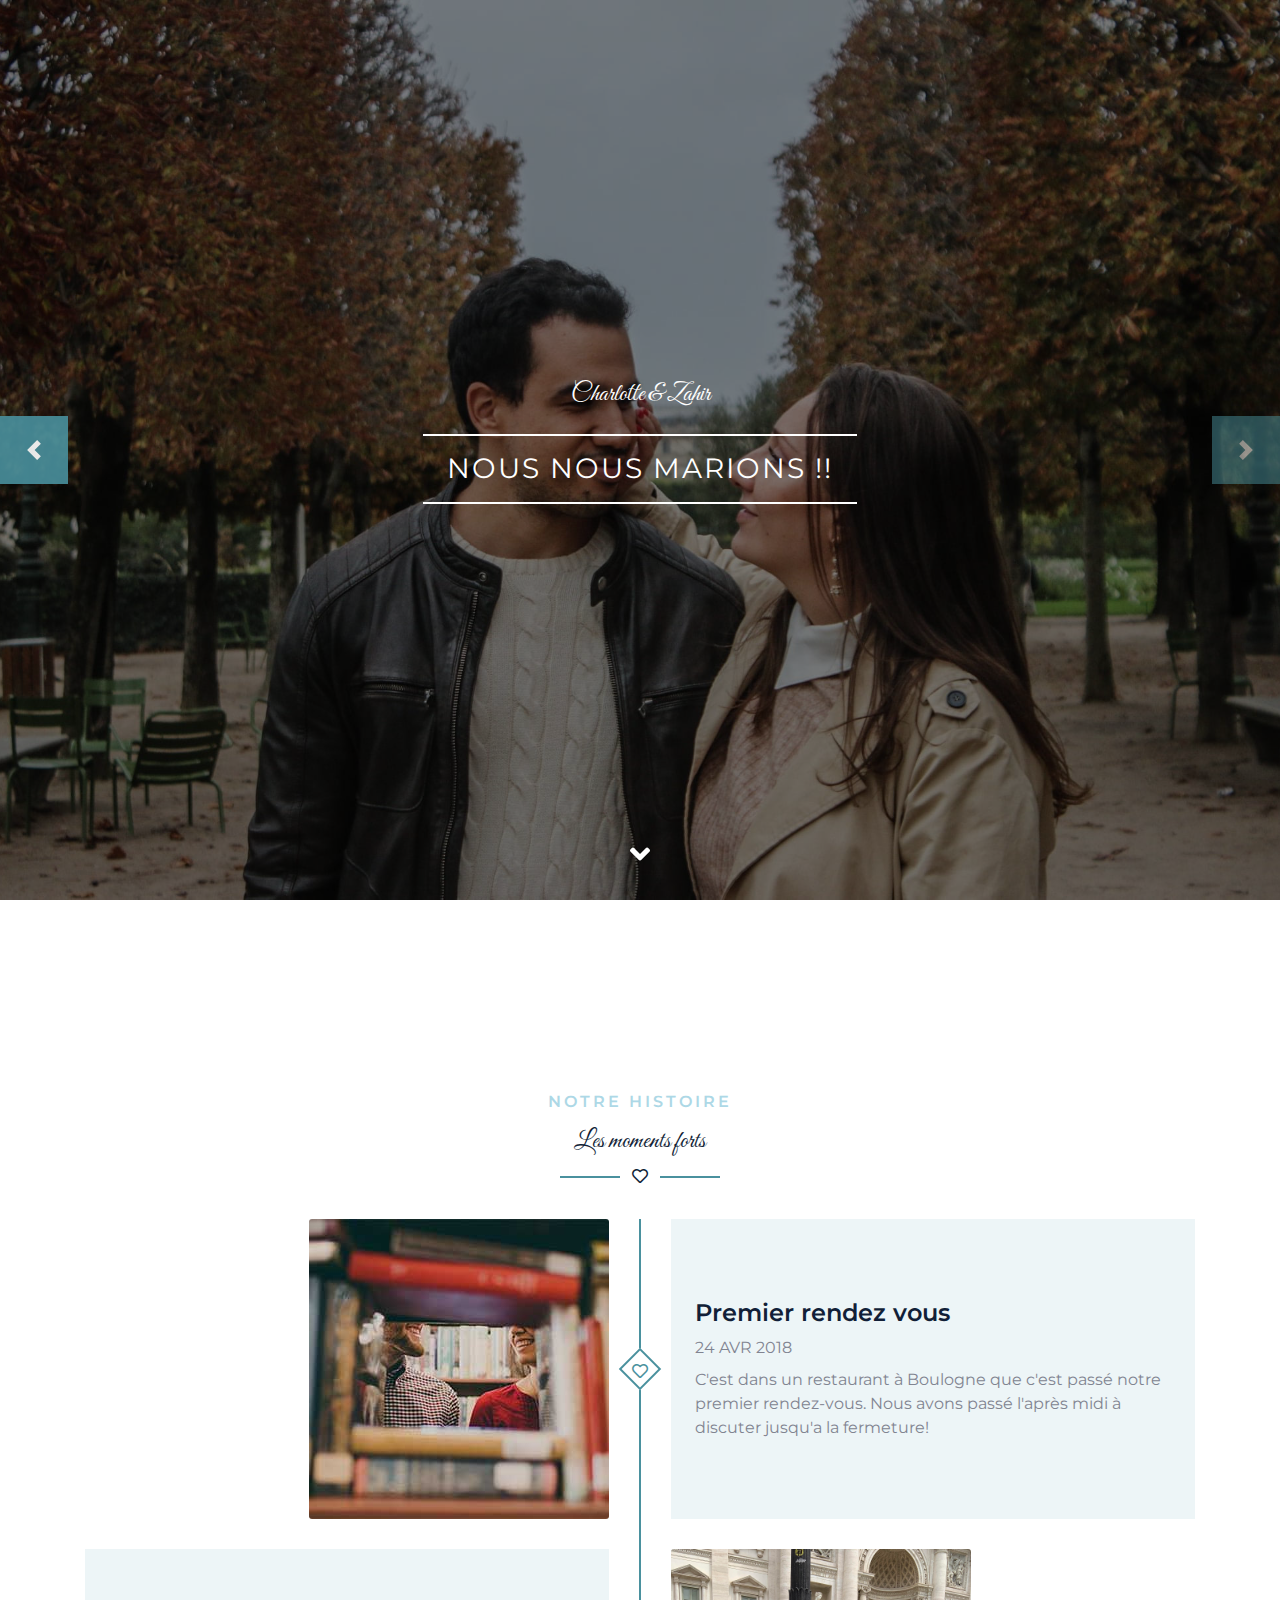
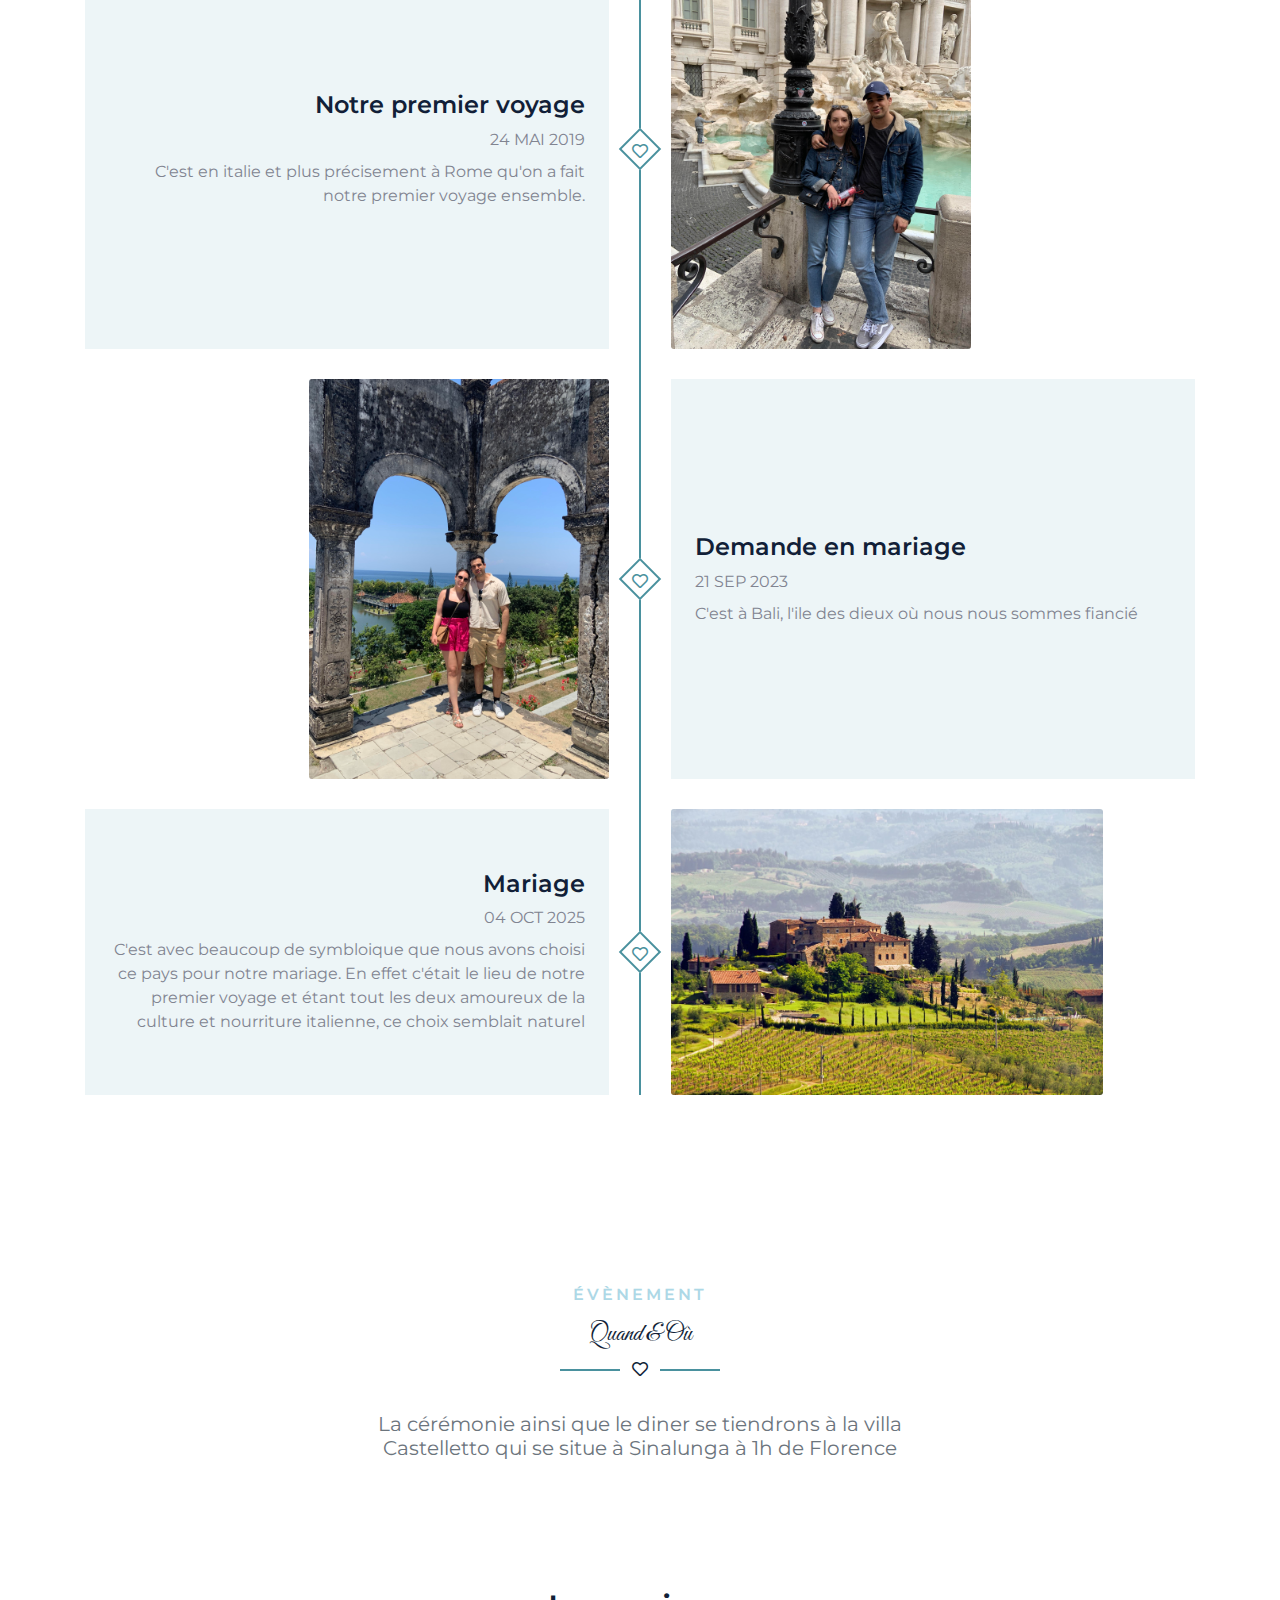
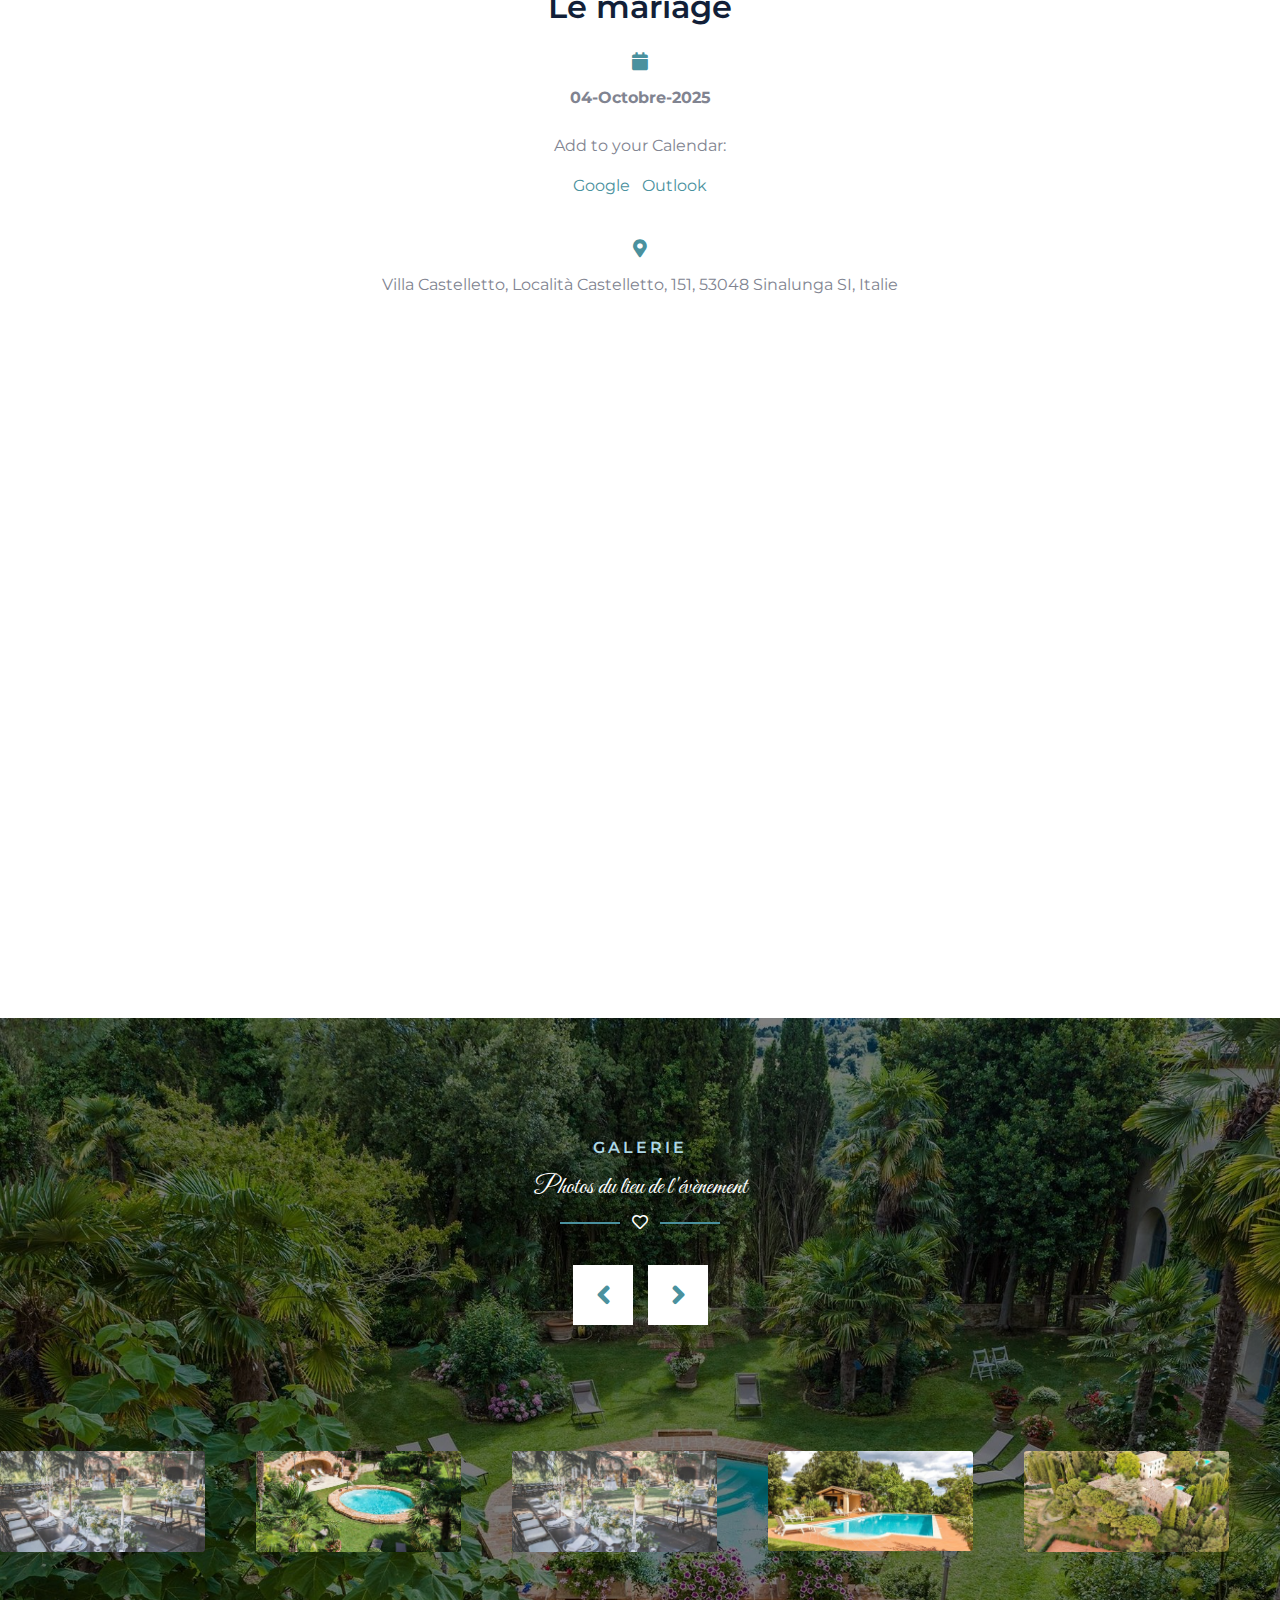
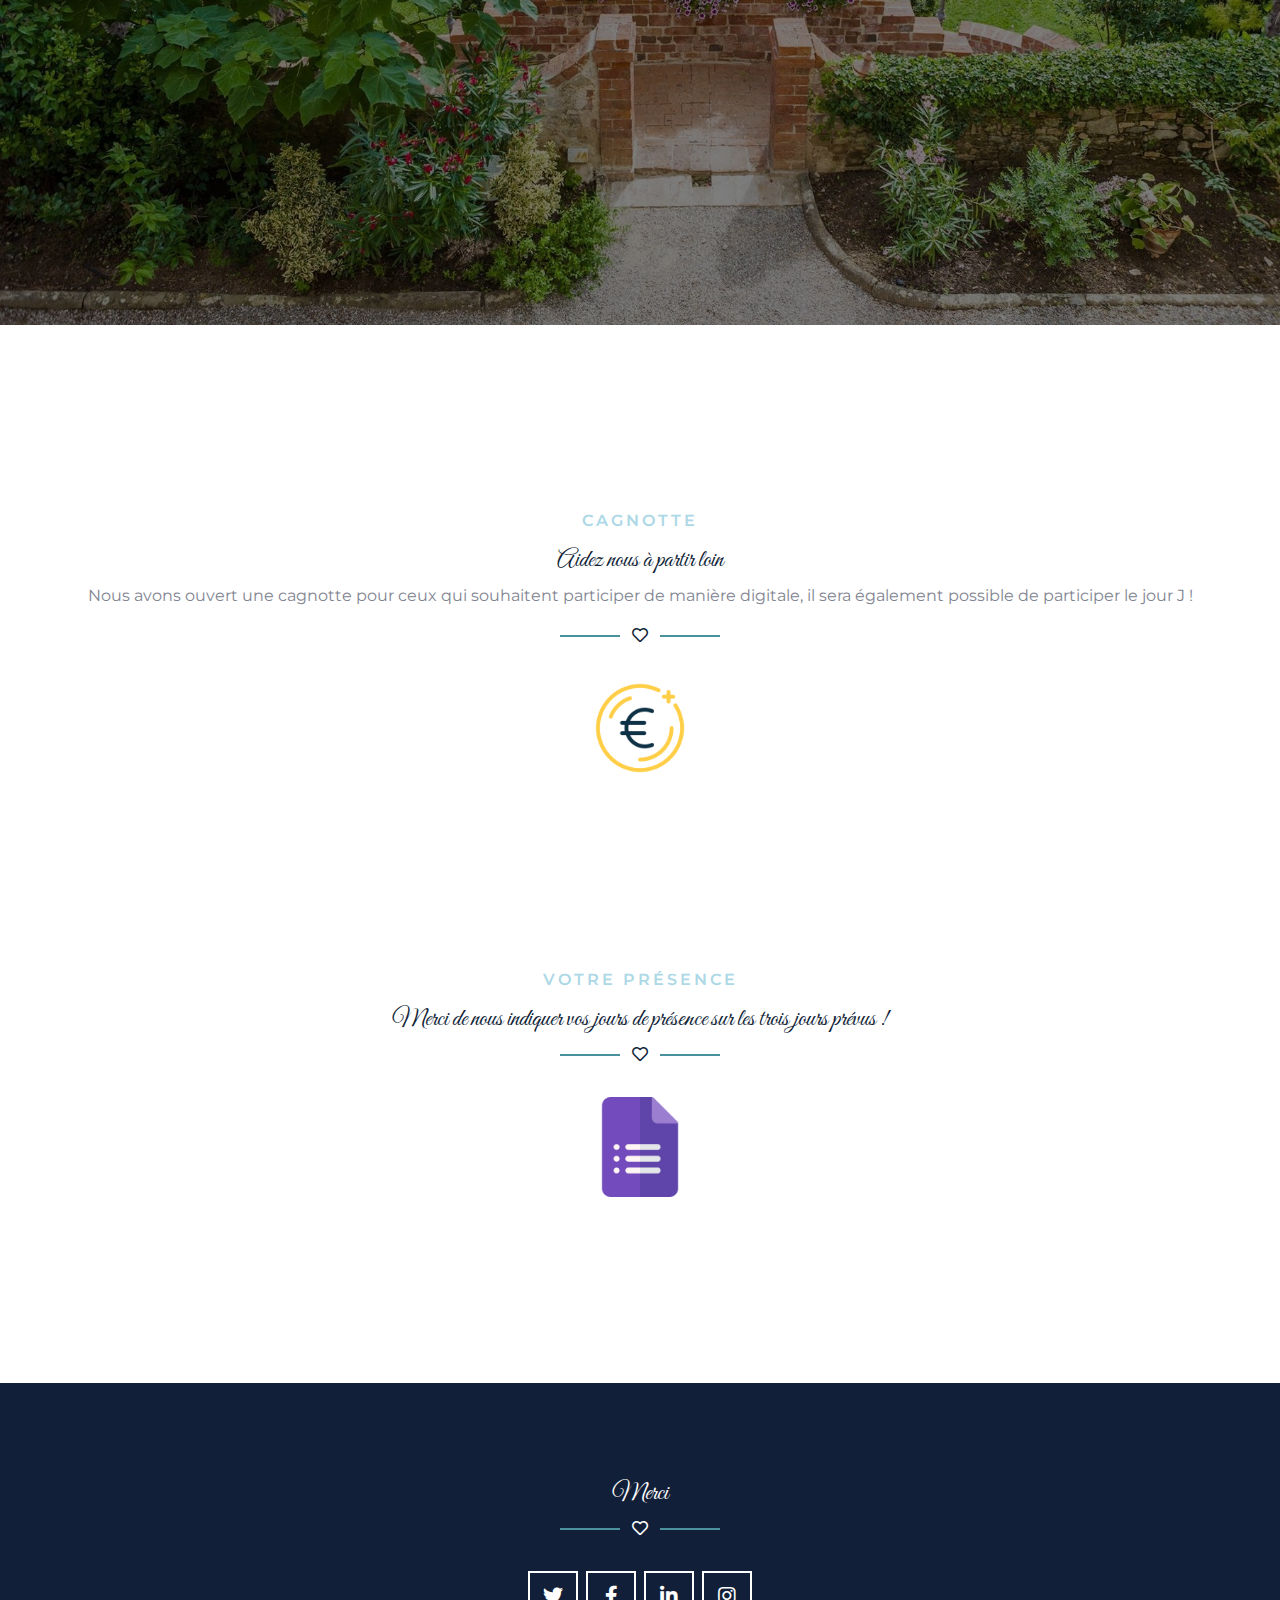
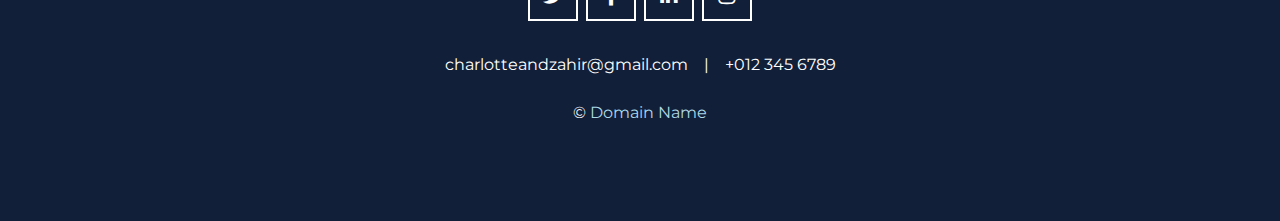
==== commit 553ecea6: "modify order in names and the order in event section" ====
--- a/index.html
+++ b/index.html
@@ -3,7 +3,7 @@
 
 <head>
     <meta charset="utf-8">
-    <title>Zahir & Charlotte Website</title>
+    <title>Charlotte & Zahir</title>
     <meta content="width=device-width, initial-scale=1.0" name="viewport">
     <meta content="Free HTML Templates" name="keywords">
     <meta content="Free HTML Templates" name="description">
@@ -62,7 +62,7 @@
                     <img class="position-absolute w-100 h-100" src="img/zahir&charlotte3.jpg" style="object-fit: cover;">
                     <div class="carousel-caption d-flex flex-column align-items-center justify-content-center">
                         <div class="p-3" style="max-width: 900px;">
-                            <h1 class="display-1 font-secondary text-white mt-n3 mb-md-4" style="font-weight:300">Zahir & Charlotte</h1>
+                            <h1 class="display-1 font-secondary text-white mt-n3 mb-md-4" style="font-weight:300">Charlotte & Zahir</h1>
                             <div class="d-inline-block border-top border-bottom border-light py-3 px-4">
                                 <h3 class="text-uppercase font-weight-normal text-white m-0" style="letter-spacing: 2px;">Nous nous marions !!</h3>
                             </div>
@@ -73,9 +73,9 @@
                     <img class="position-absolute w-100 h-100" src="img/zahir&charlotte4.jpg" style="object-fit: cover;">
                     <div class="carousel-caption d-flex flex-column align-items-center justify-content-center">
                         <div class="p-3" style="max-width: 900px;">
-                            <h1 class="display-1 font-secondary text-white mt-n3 mb-md-4" style="font-weight:300">Zahir & Charlotte</h1>
+                            <h1 class="display-1 font-secondary text-white mt-n3 mb-md-4" style="font-weight:300">Charlotte & Zahir</h1>
                             <div class="d-inline-block border-top border-bottom border-light py-3 px-4">
-                                <h3 class="text-uppercase font-weight-normal text-white m-0" style="letter-spacing: 2px;">We're getting married</h3>
+                                <h3 class="text-uppercase font-weight-normal text-white m-0" style="letter-spacing: 2px;">NOUS NOUS MARIONS !!</h3>
                             </div>
                         </div>
                     </div>
@@ -84,9 +84,9 @@
                     <img class="position-absolute w-100 h-100" src="img/zahir&charlotte2.jpg" style="object-fit: cover;">
                     <div class="carousel-caption d-flex flex-column align-items-center justify-content-center">
                         <div class="p-3" style="max-width: 900px;">
-                            <h1 class="display-1 font-secondary text-white mt-n3 mb-md-4" style="font-weight:300">Zahir & Charlotte</h1>
+                            <h1 class="display-1 font-secondary text-white mt-n3 mb-md-4" style="font-weight:300">Charlotte & Zahir</h1>
                             <div class="d-inline-block border-top border-bottom border-light py-3 px-4">
-                                <h3 class="text-uppercase font-weight-normal text-white m-0" style="letter-spacing: 2px;">We're getting married</h3>
+                                <h3 class="text-uppercase font-weight-normal text-white m-0" style="letter-spacing: 2px;">NOUS NOUS MARIONS !!</h3>
                             </div>
                         </div>
                     </div>
@@ -188,8 +188,8 @@
     <!-- Story End -->
 
     <!-- Event Start -->
-    <div class="container-fluid pt-5" id="event">
-        <div class="container-fluid py-5">
+    <div class="container-fluid pt-5" id="event" >
+        <div class="container-fluid py-5" >
             <div class="section-title position-relative text-center">
                 <h6 class="text-uppercase text-primary mb-3" style="letter-spacing: 3px;">évènement</h6>
                 <h1 class="font-secondary display-4">Quand & Où</h1>
@@ -199,51 +199,6 @@
                 <div class="col-md-6 text-center">
                     <h5 class="font-weight-normal text-muted mb-3 pb-3">La cérémonie ainsi que le diner se tiendrons à la villa Castelletto qui se situe à Sinalunga à 1h de Florence</h5>
                 </div>
-            </div>
-        </div>
-    </div>
-    <div class="container-fluid bg-gallery" id="gallery" style="padding: 120px 0; margin: 90px 0; margin-top:0px; paddin-top:0px">
-        <div class="section-title position-relative text-center" style="margin-bottom: 120px;">
-            <h6 class="text-uppercase text-primary mb-3" style="letter-spacing: 3px;">Galerie</h6>
-            <h1 class="font-secondary display-4 text-white">Photos du lieu de l'évènement</h1>
-            <i class="far fa-heart text-white"></i>
-        </div>
-        <div class="owl-carousel gallery-carousel" style="height:450px">
-            <div class="gallery-item mt-5 pt-5">
-                <img class="img-fluid w-100" src="img/villa2.jpg" alt="">
-                <a href="img/villa.jpg" data-lightbox="gallery">
-                    <i class="fa fa-2x fa-plus text-white"></i>
-                </a>
-            </div>
-            <div class="gallery-item mt-5 pt-5">
-                <img class="img-fluid w-100" src="img/villa1.jpg" alt="">
-                <a href="img/villa1.jpeg" data-lightbox="gallery">
-                    <i class="fa fa-2x fa-plus text-white"></i>
-                </a>
-            </div>
-            <div class="gallery-item mt-5 pt-5">
-                <img class="img-fluid w-100" src="img/villa2.jpg" alt="">
-                <a href="img/villa2.jpg" data-lightbox="gallery">
-                    <i class="fa fa-2x fa-plus text-white"></i>
-                </a>
-            </div>
-            <div class="gallery-item mt-5 pt-5">
-                <img class="img-fluid w-100" src="img/villa3.jpg" alt="">
-                <a href="img/villa3.jpg" data-lightbox="gallery">
-                    <i class="fa fa-2x fa-plus text-white"></i>
-                </a>
-            </div>
-            <div class="gallery-item mt-5 pt-5">
-                <img class="img-fluid w-100" src="img/villa4.jpg" alt="">
-                <a href="img/villa4.jpg" data-lightbox="gallery">
-                    <i class="fa fa-2x fa-plus text-white"></i>
-                </a>
-            </div>
-            <div class="gallery-item mt-5 pt-5">
-                <img class="img-fluid w-100" src="img/villa5.jpg" alt="">
-                <a href="img/villa5.jpg" data-lightbox="gallery">
-                    <i class="fa fa-2x fa-plus text-white"></i>
-                </a>
             </div>
         </div>
     </div>
@@ -274,7 +229,51 @@
                 </div>
             </div>
 
-
+    <div class="container-fluid bg-gallery" id="gallery" style="padding: 120px 0; margin: 90px 0;">
+        <div class="section-title position-relative text-center" style="margin-bottom: 120px;">
+            <h6 class="text-uppercase text-primary mb-3" style="letter-spacing: 3px;">Galerie</h6>
+            <h1 class="font-secondary display-4 text-white">Photos du lieu de l'évènement</h1>
+            <i class="far fa-heart text-white"></i>
+        </div>
+        <div class="owl-carousel gallery-carousel" style="height:450px">
+            <div class="gallery-item mt-5 pt-5">
+                <img class="img-fluid w-100" src="img/villa2.jpg" alt="">
+                <a href="img/villa.jpg" data-lightbox="gallery">
+                    <i class="fa fa-2x fa-plus text-white"></i>
+                </a>
+            </div>
+            <div class="gallery-item mt-5 pt-5">
+                <img class="img-fluid w-100" src="img/villa1.jpg" alt="">
+                <a href="img/villa1.jpeg" data-lightbox="gallery">
+                    <i class="fa fa-2x fa-plus text-white"></i>
+                </a>
+            </div>
+            <div class="gallery-item mt-5 pt-5">
+                <img class="img-fluid w-100" src="img/villa2.jpg" alt="">
+                <a href="img/villa2.jpg" data-lightbox="gallery">
+                    <i class="fa fa-2x fa-plus text-white"></i>
+                </a>
+            </div>
+            <div class="gallery-item mt-5 pt-5">
+                <img class="img-fluid w-100" src="img/villa3.jpg" alt="">
+                <a href="img/villa3.jpg" data-lightbox="gallery">
+                    <i class="fa fa-2x fa-plus text-white"></i>
+                </a>
+            </div>
+            <div class="gallery-item mt-5 pt-5">
+                <img class="img-fluid w-100" src="img/villa4.jpg" alt="">
+                <a href="img/villa4.jpg" data-lightbox="gallery">
+                    <i class="fa fa-2x fa-plus text-white"></i>
+                </a>
+            </div>
+            <div class="gallery-item mt-5 pt-5">
+                <img class="img-fluid w-100" src="img/villa5.jpg" alt="">
+                <a href="img/villa5.jpg" data-lightbox="gallery">
+                    <i class="fa fa-2x fa-plus text-white"></i>
+                </a>
+            </div>
+        </div>
+    </div>
 
 
 
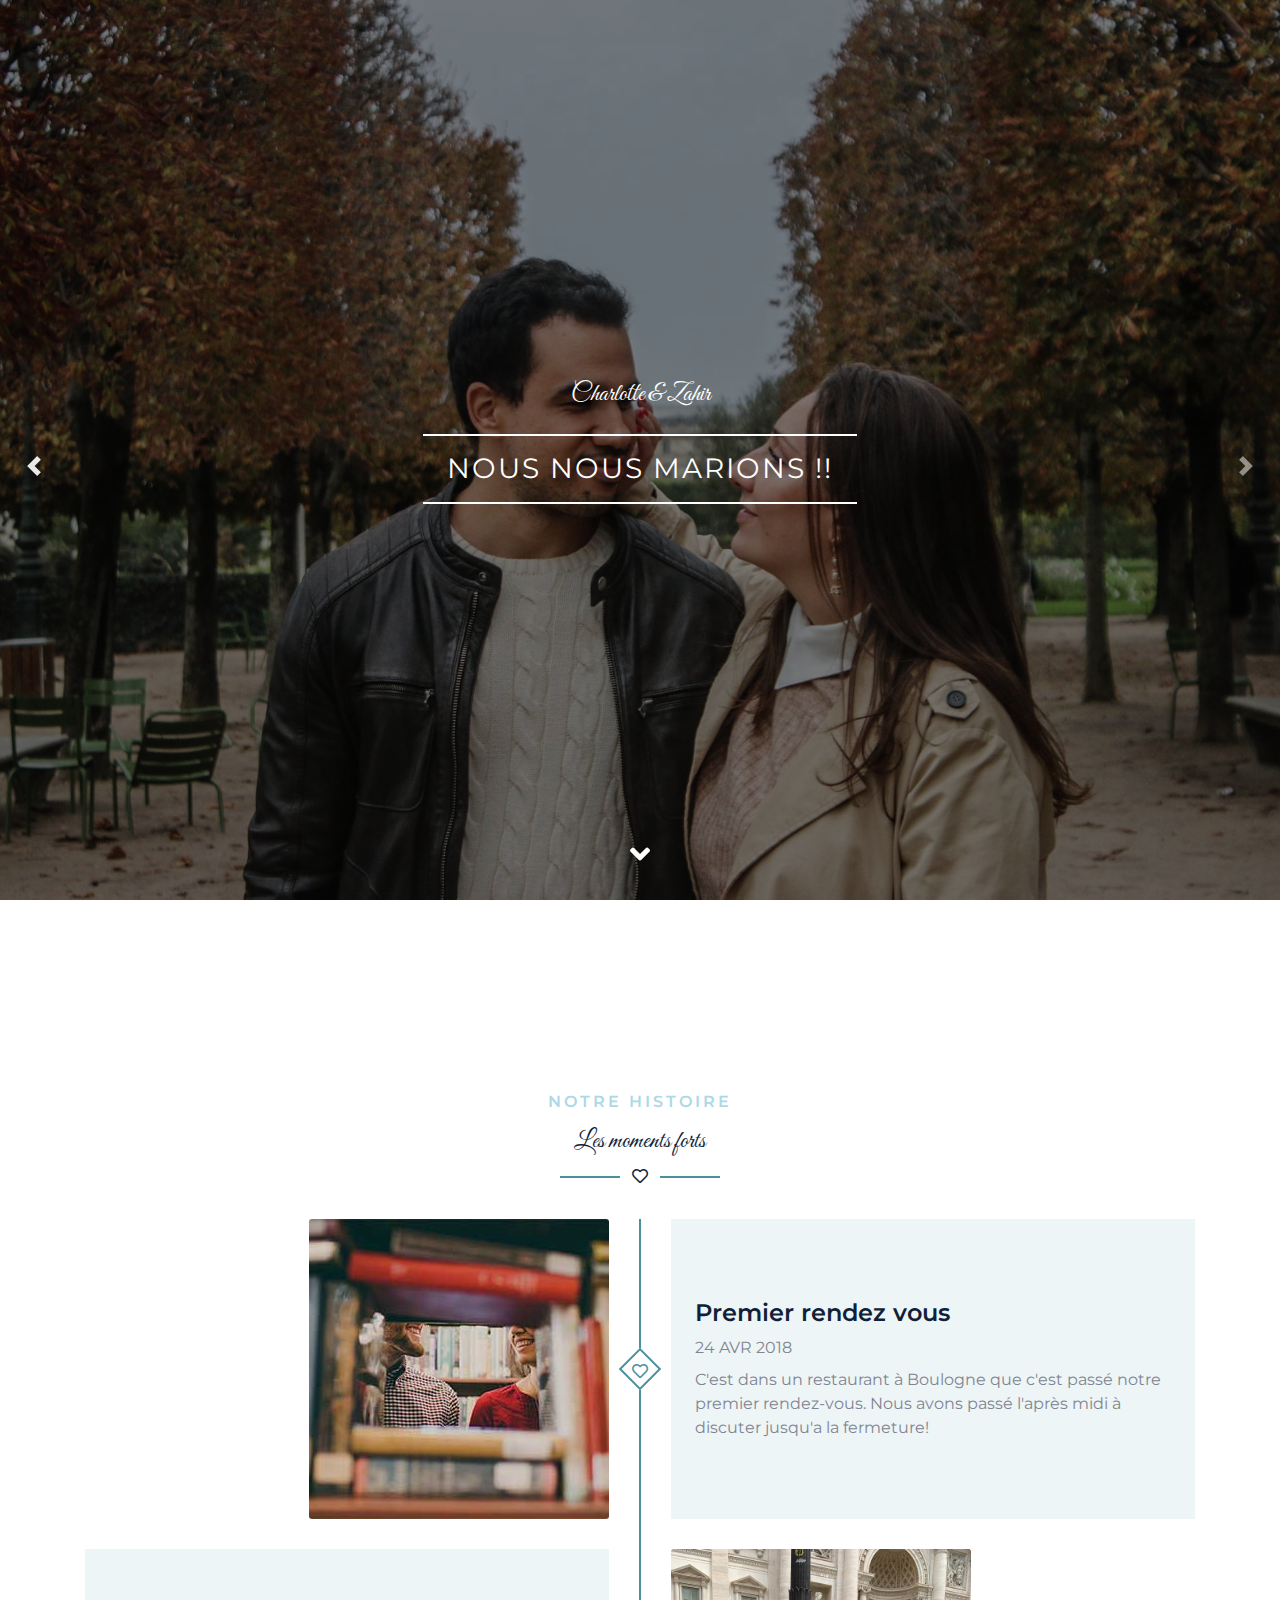
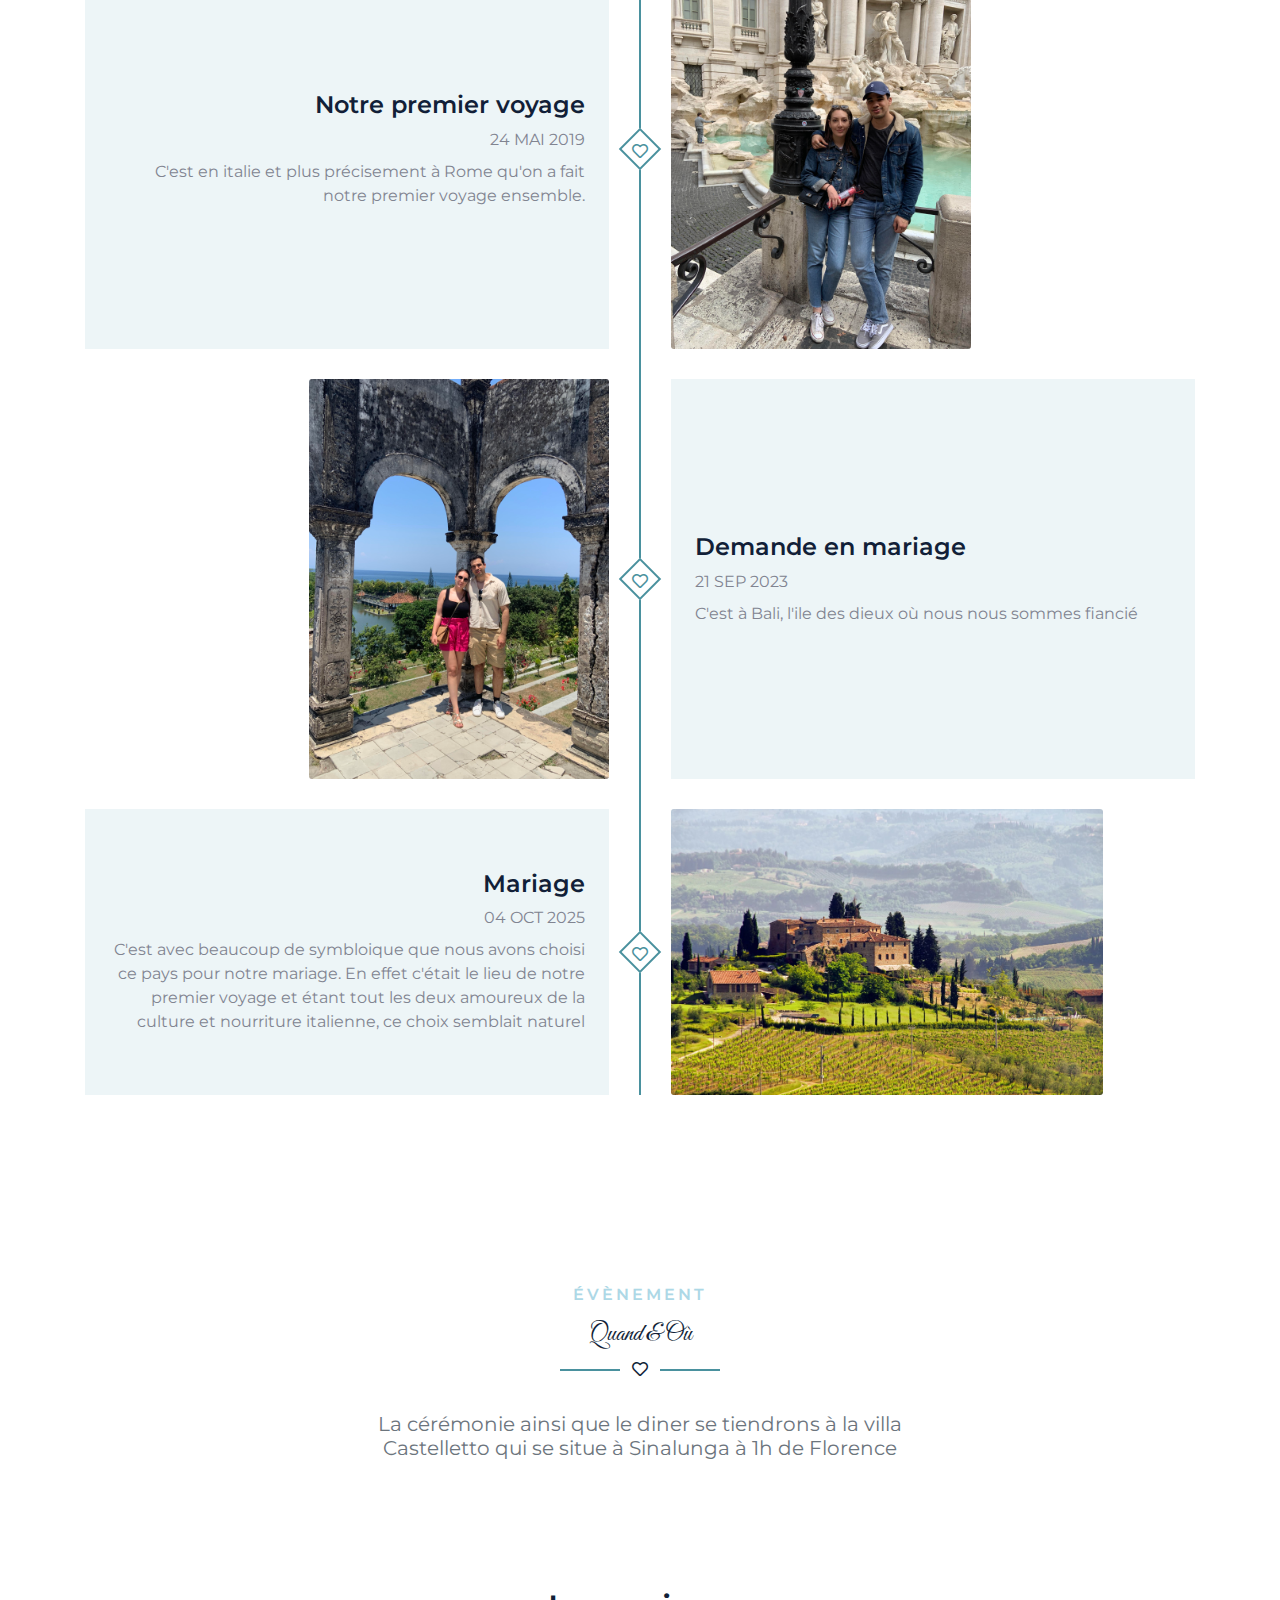
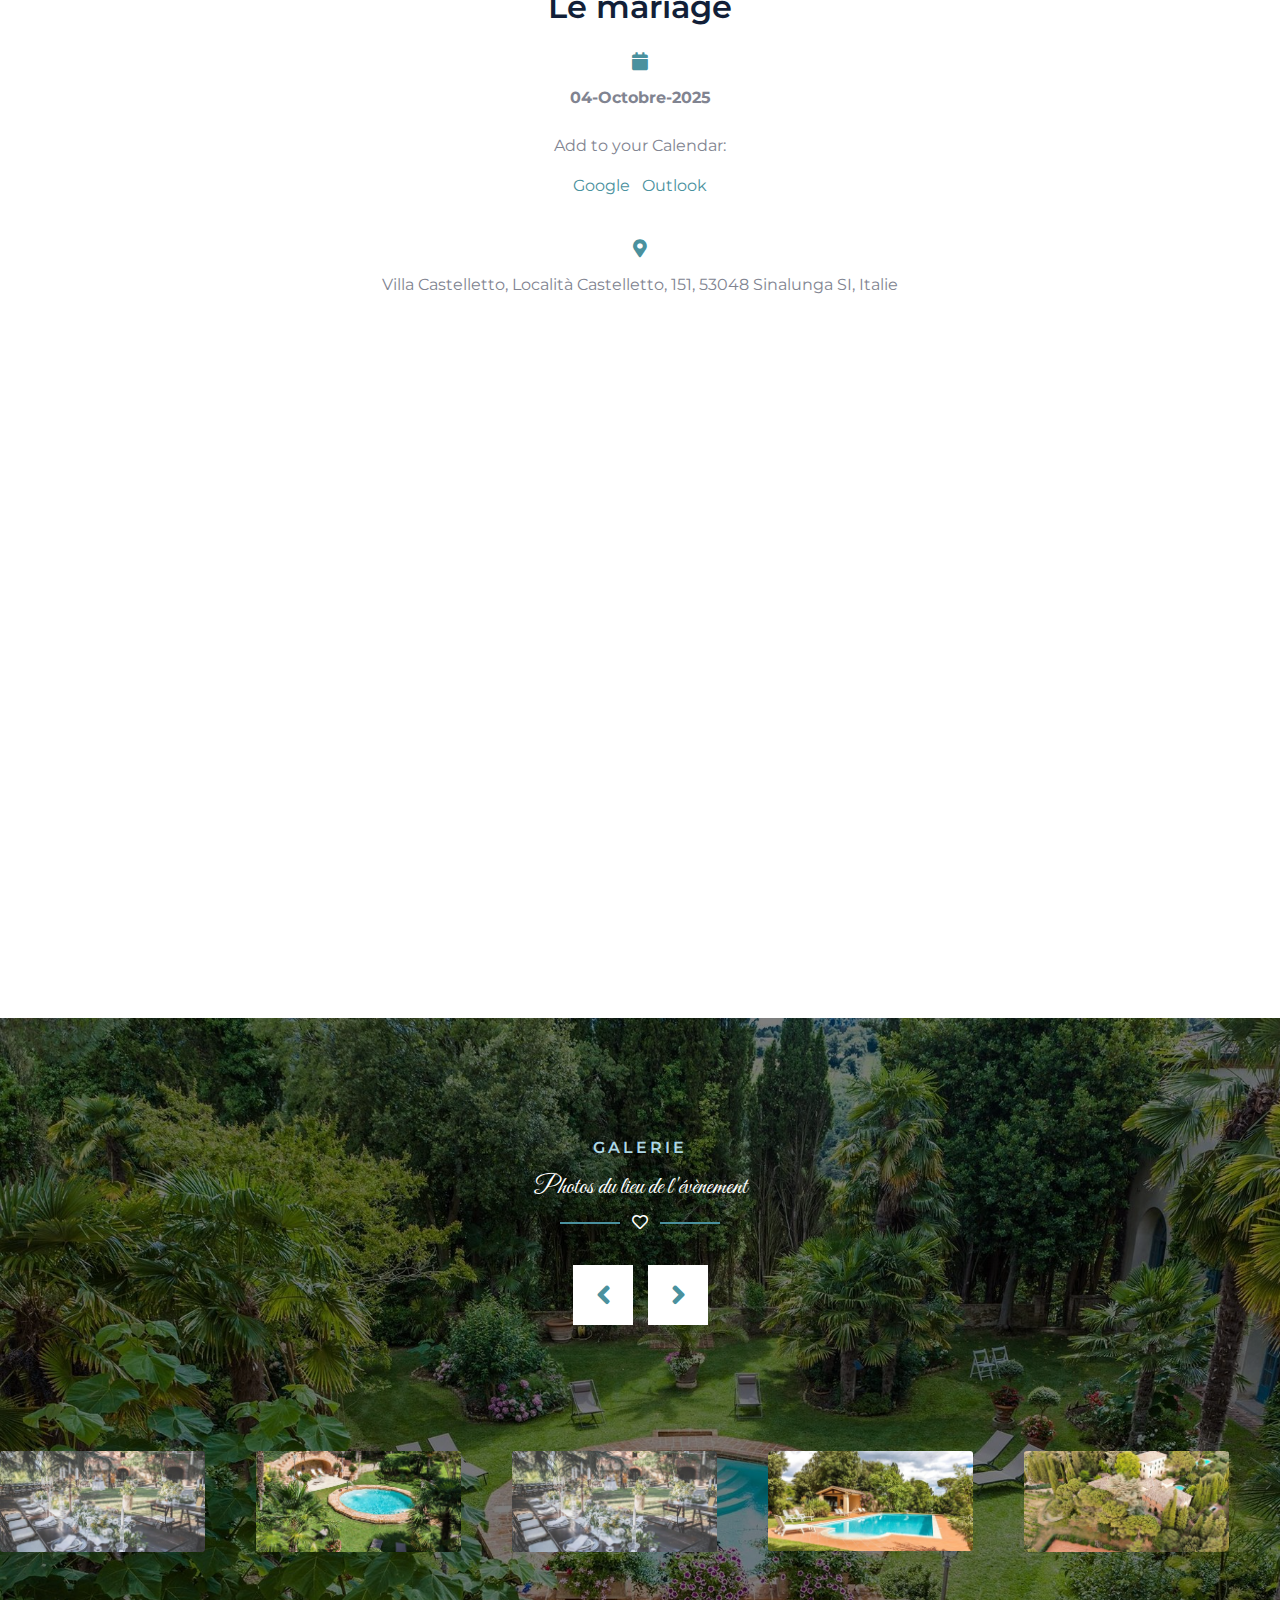
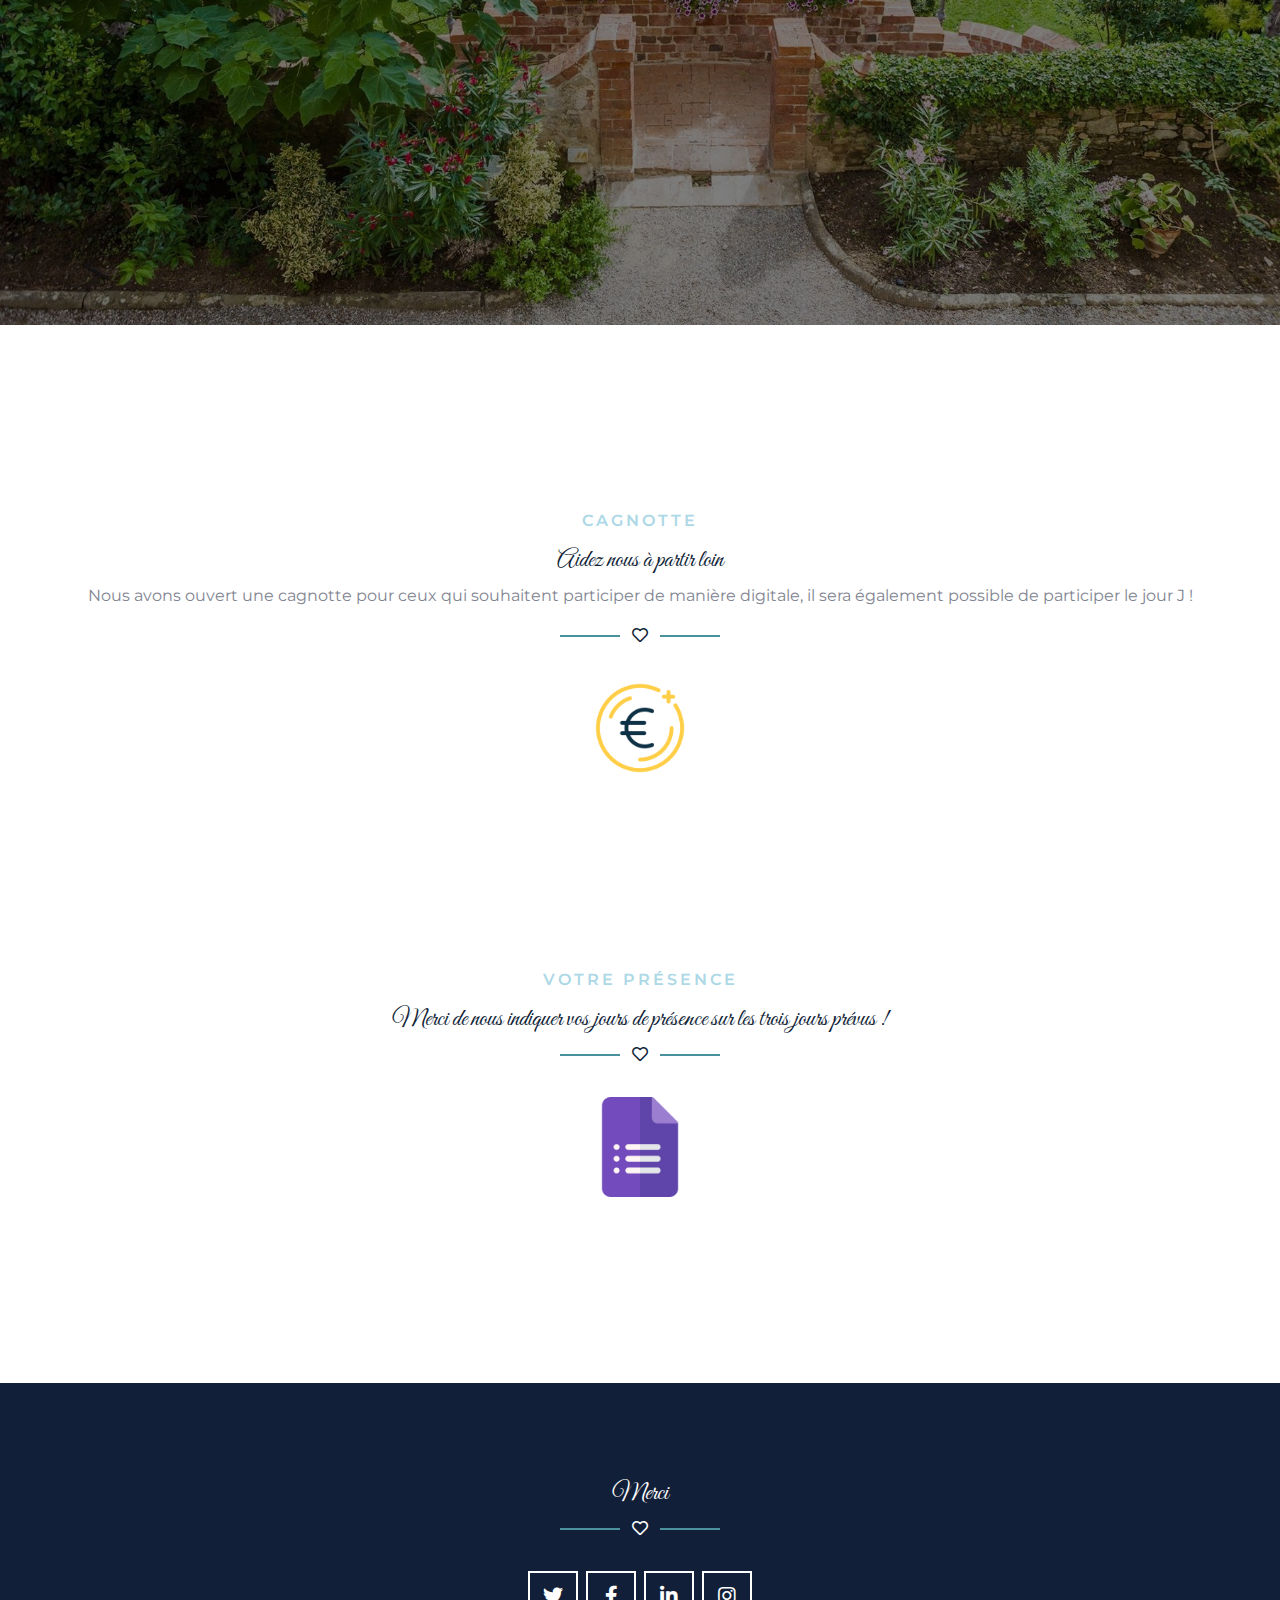
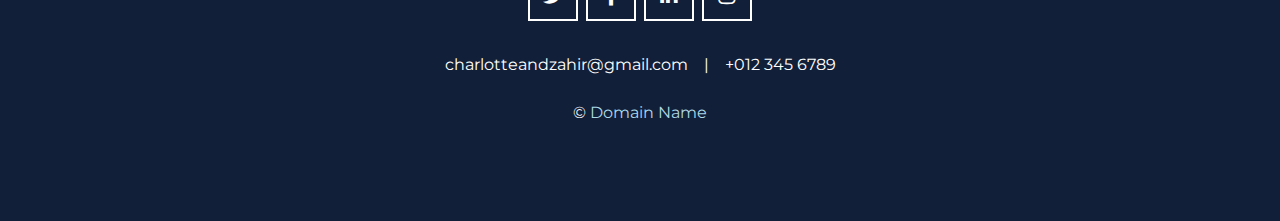
==== commit 8f3789c9: "remove buttoms if small screen and reformate display" ====
--- a/index.html
+++ b/index.html
@@ -42,7 +42,7 @@
                 <a href="#event" class="nav-item nav-link">évènement</a>
             </div>
             <a href="index.html" class="navbar-brand mx-5 d-none d-lg-block">
-                <p1 class="font-secondary text-white font-extralight">Zahir <span class="text-primary">&</span> Charlotte</p1>
+                <p1 class="font-secondary text-white font-extralight">Charlotte <span class="text-primary">&</span> Zahir</p1>
             </a>
             <div class="navbar-nav mr-auto py-0">
                 <a href="#cagnotte" class="nav-item nav-link">cagnotte</a>
@@ -93,37 +93,19 @@
                 </div>
             </div>
             <a class="carousel-control-prev justify-content-start" href="#header-carousel" data-slide="prev">
-                <div class="btn btn-primary px-0" style="width: 68px; height: 68px;">
-                    <span class="carousel-control-prev-icon mt-3"></span>
+                <div class="carousel-btn" style="width: 68px; height: 68px; ">
+                    <span class="carousel-control-prev-icon" style="margin-top: 40px"></span>
                 </div>
             </a>
             <a class="carousel-control-next justify-content-end" href="#header-carousel" data-slide="next">
-                <div class="btn btn-primary px-0" style="width: 68px; height: 68px;">
-                    <span class="carousel-control-next-icon mt-3"></span>
+                <div class="carousel-btn" style="width: 68px; height: 68px;">
+                    <span class="carousel-control-next-icon" style="margin-top: 40px"></span>
                 </div>
             </a>
         </div>
     </div>
     <!-- Carousel End -->
 
-
-    <!-- Video Modal Start -->
-    <div class="modal fade" id="videoModal" tabindex="-1" role="dialog" aria-labelledby="exampleModalLabel" aria-hidden="true">
-        <div class="modal-dialog" role="document">
-            <div class="modal-content">
-                <div class="modal-body">
-                    <button type="button" class="close" data-dismiss="modal" aria-label="Close">
-                        <span aria-hidden="true">&times;</span>
-                    </button>        
-                    <!-- 16:9 aspect ratio -->
-                    <div class="embed-responsive embed-responsive-16by9">
-                        <iframe class="embed-responsive-item" src="" id="video"  allowscriptaccess="always" allow="autoplay"></iframe>
-                    </div>
-                </div>
-            </div>
-        </div>
-    </div>
-    <!-- Video Modal End -->
 
     <!-- Story Start -->
     <div class="container-fluid py-5" id="story">
@@ -203,8 +185,8 @@
         </div>
     </div>
 
-            <div class="row">
-                <div class="col-md">
+            <div>
+                <div >
                     <div class="text-center">
                         <h2 class="m-4 mt-5">Le mariage</h2>
                         <div class="object-bottom">
@@ -222,10 +204,10 @@
                         <div class="google-maps">
                             <iframe class="rounded" src="https://www.google.com/maps/embed?pb=!1m18!1m12!1m3!1d33109.30491807174!2d11.695922919868249!3d43.21463548836202!2m3!1f0!2f0!3f0!3m2!1i1024!2i768!4f13.1!3m3!1m2!1s0x132be071a0de86f1%3A0xb48cef6a8f12304f!2sVilla%20Castelletto!5e0!3m2!1sfr!2sfr!4v1706284104843!5m2!1sfr!2sfr" width="600" height="450" style="border:0;" allowfullscreen="" loading="lazy" referrerpolicy="no-referrer-when-downgrade"></iframe>
                         </div>
-                        
-                    </div>
-                </div>
-                
+
+                    </div>
+                </div>
+
                 </div>
             </div>
 
--- a/css/style.css
+++ b/css/style.css
@@ -630,6 +630,12 @@
   }
 }
 
+@media (max-width: 600px) {
+  .carousel-btn {
+    display: none
+  }
+}
+
 .row {
   display: flex;
   flex-wrap: wrap;
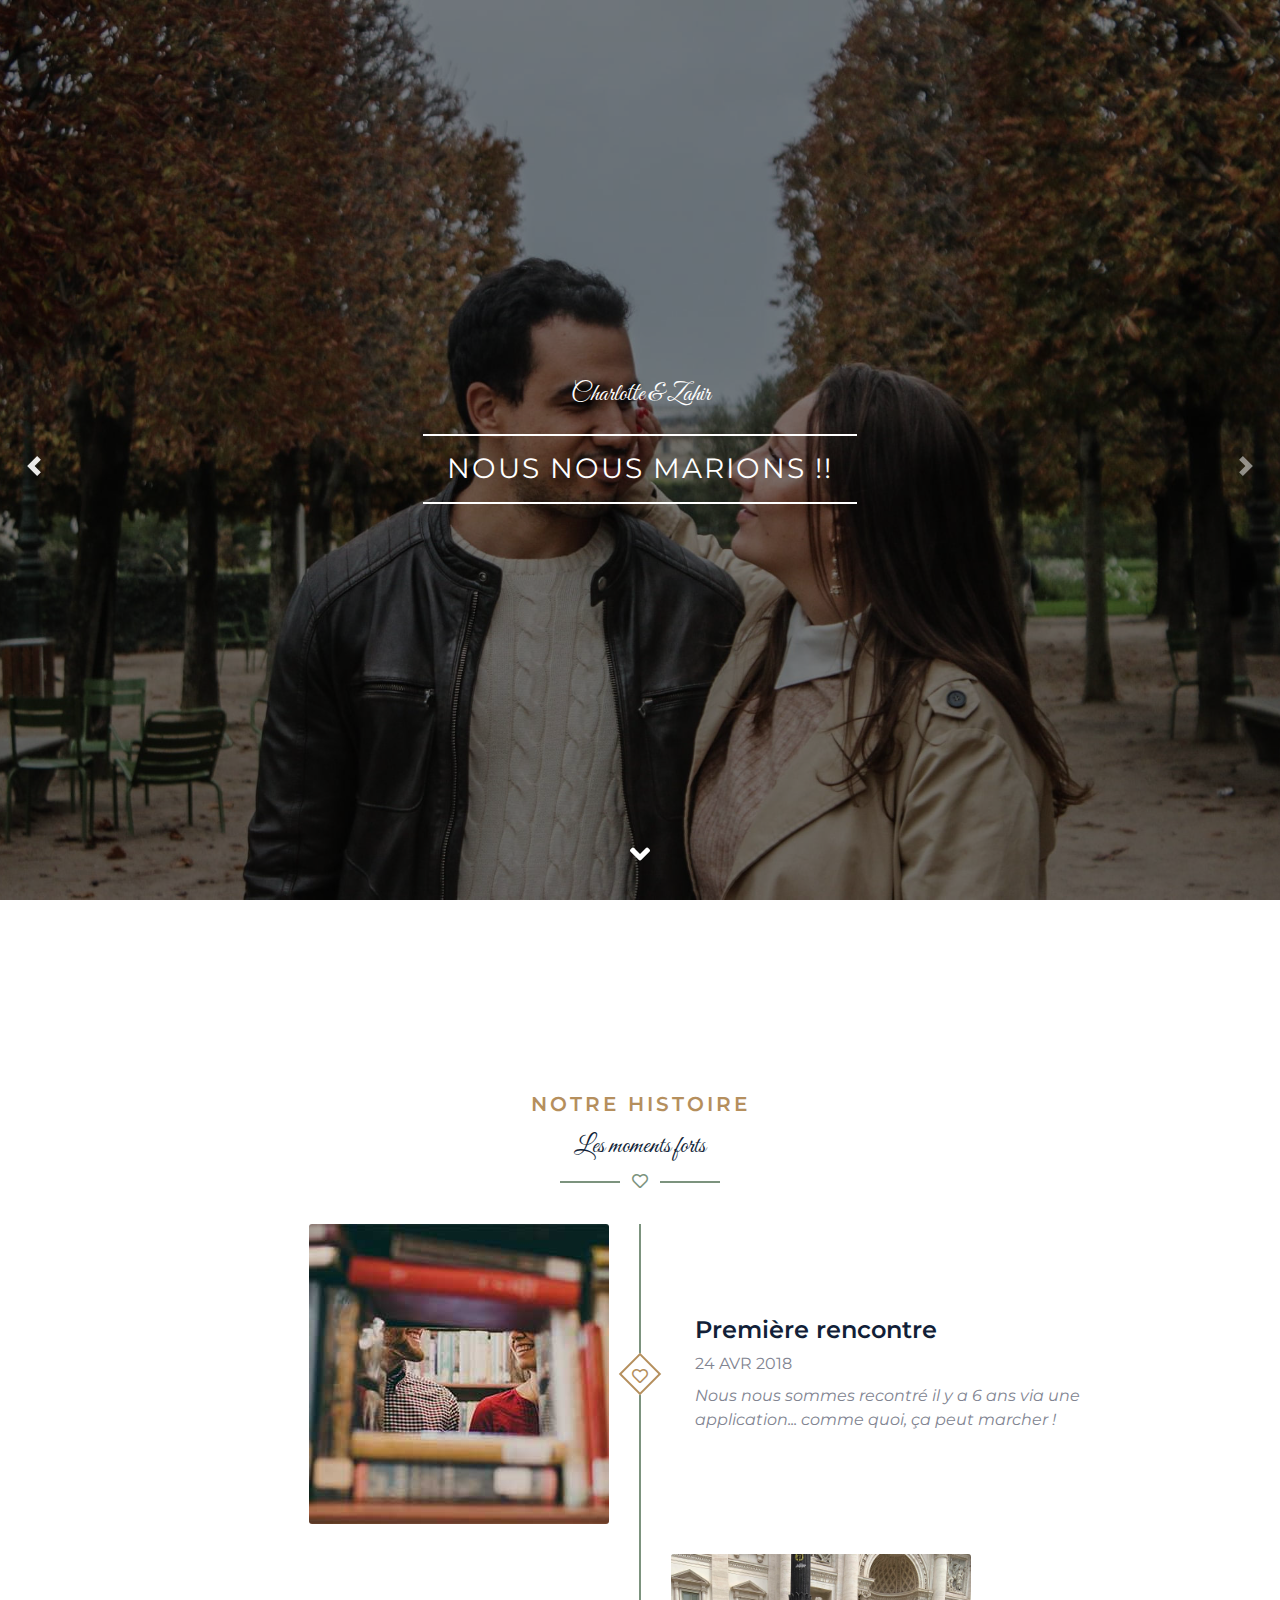
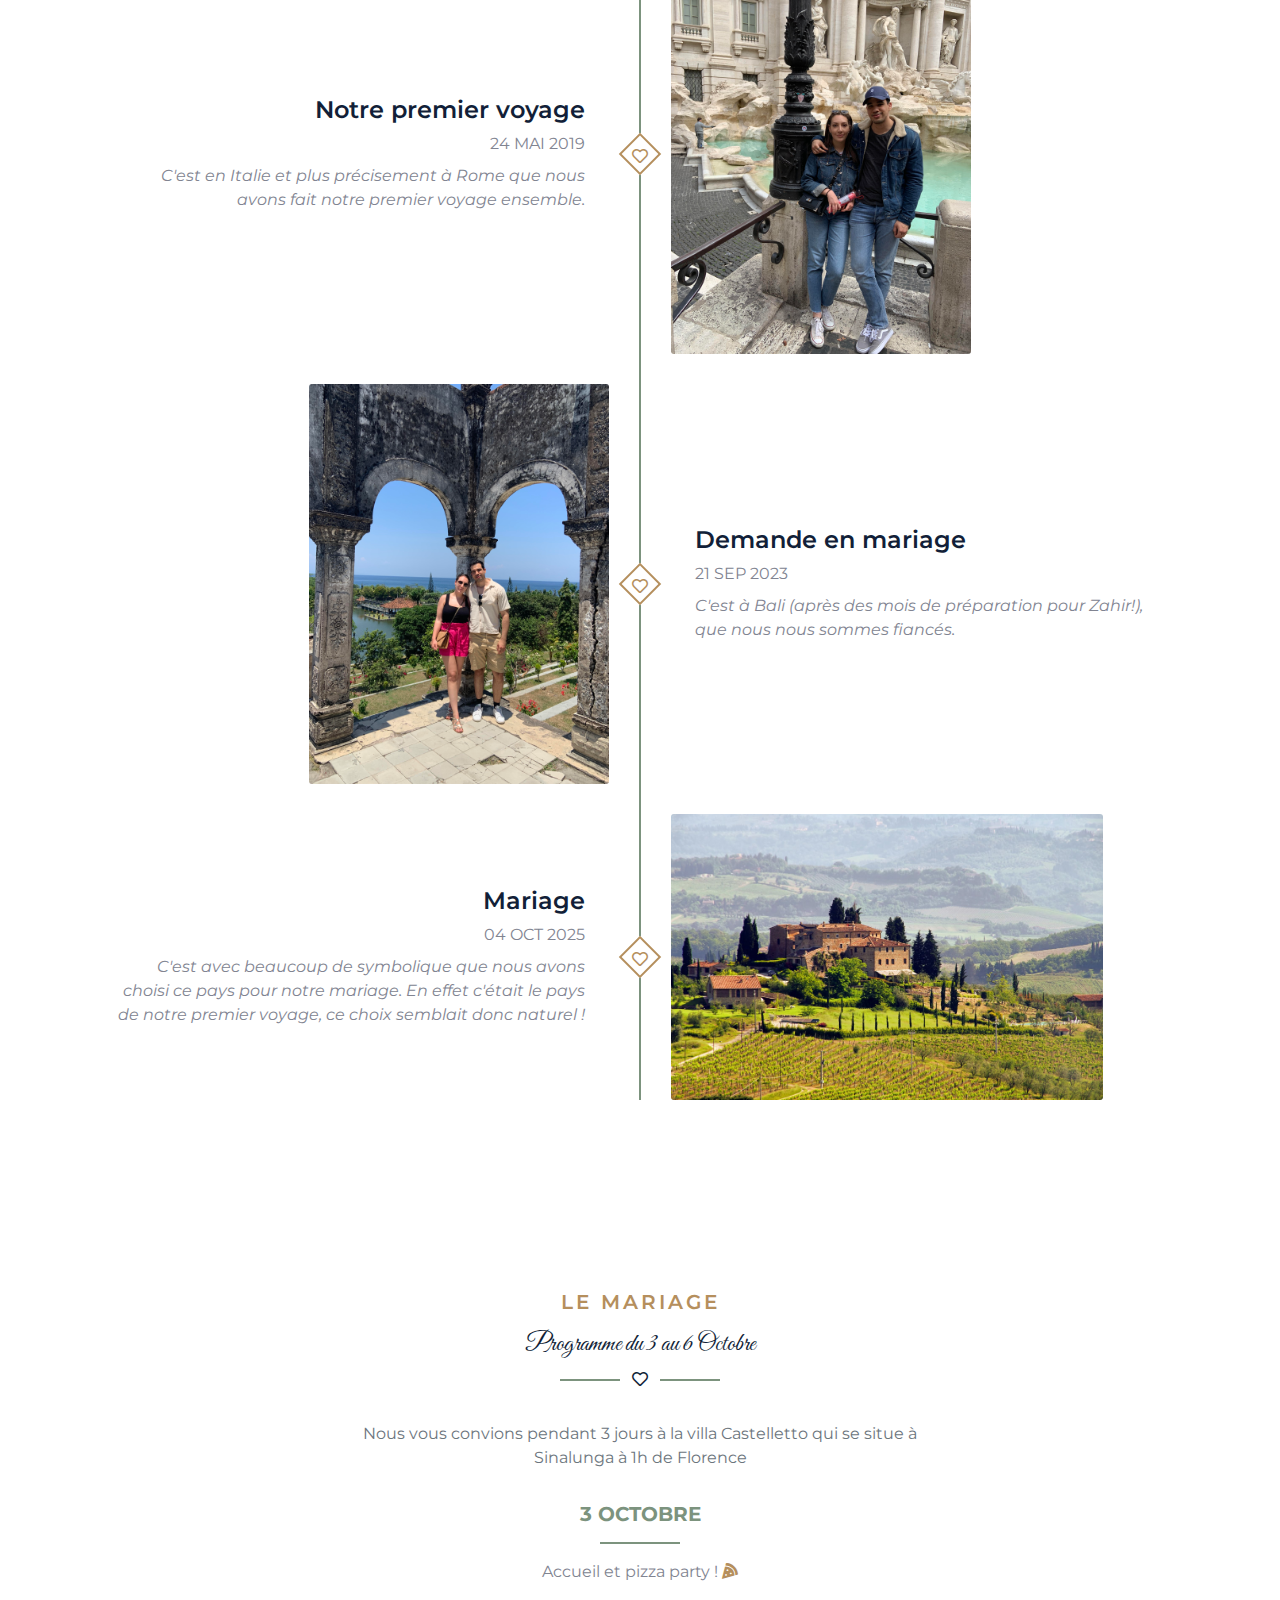
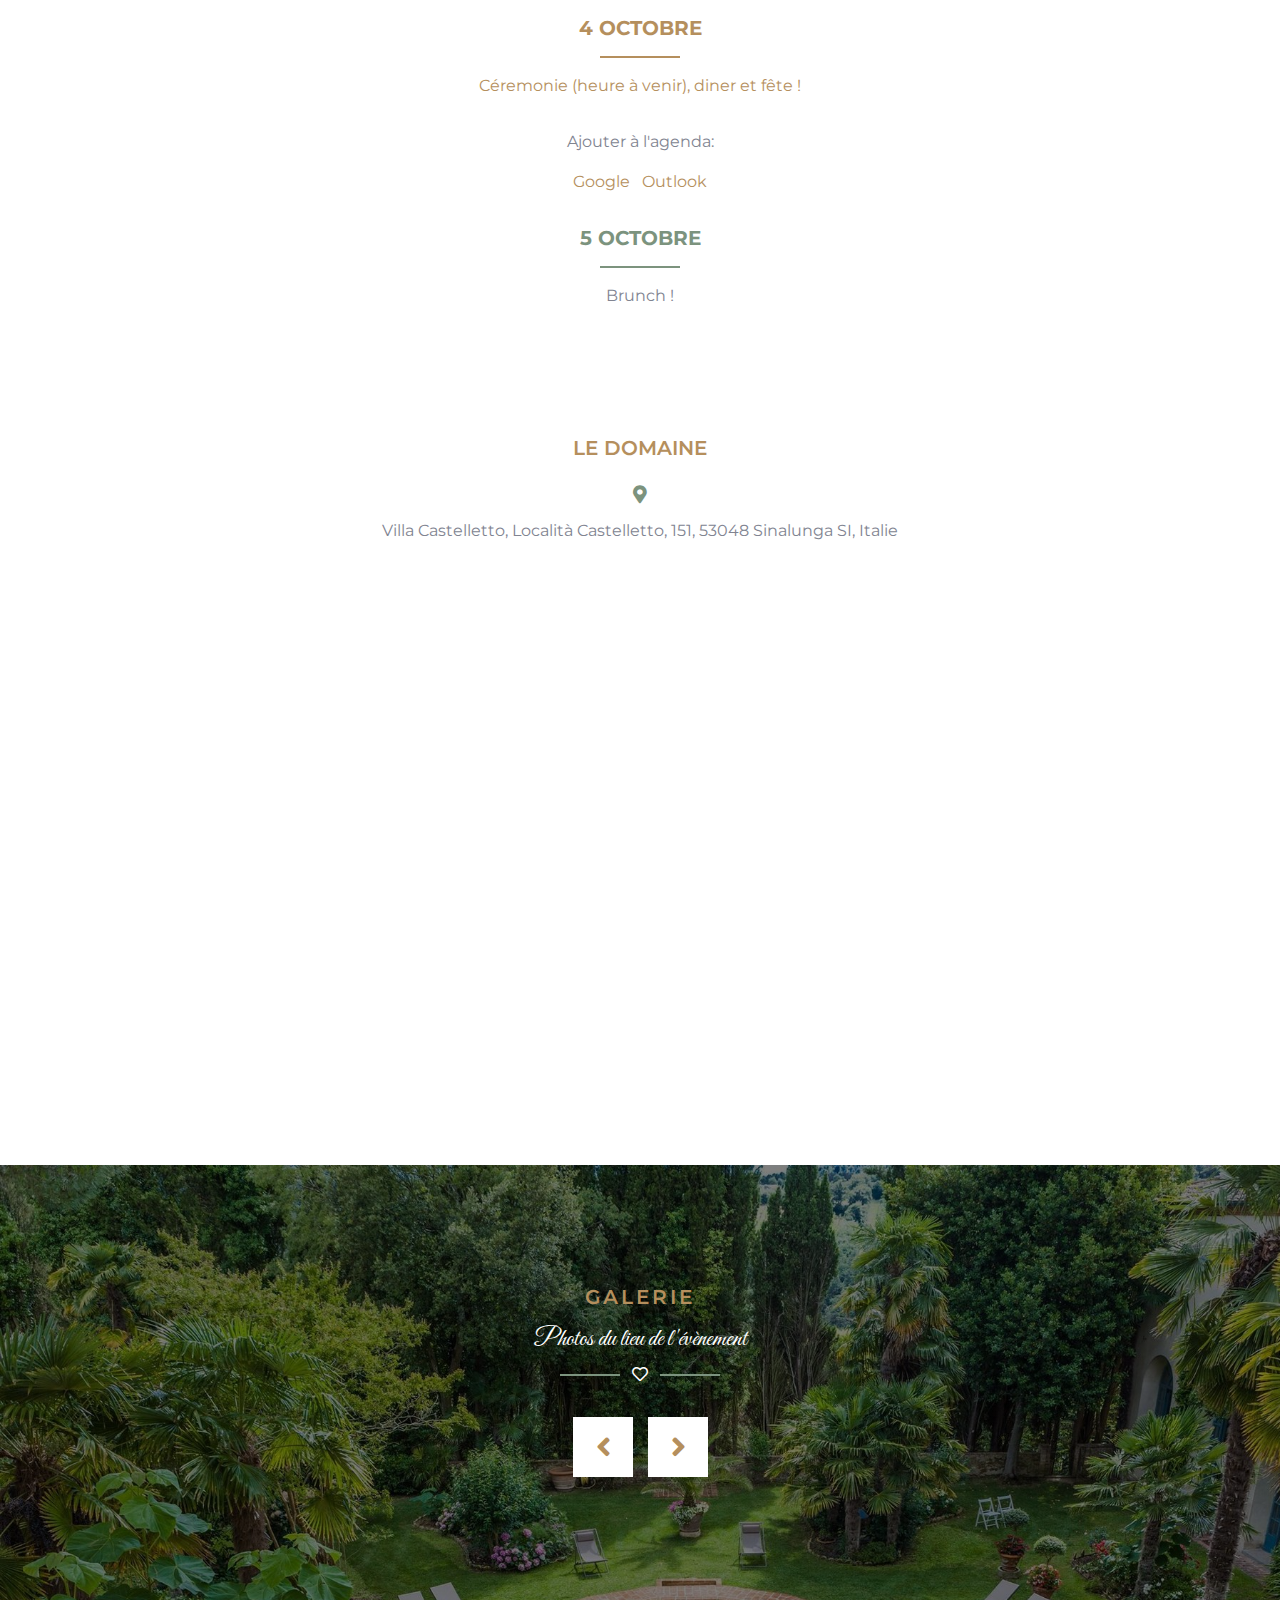
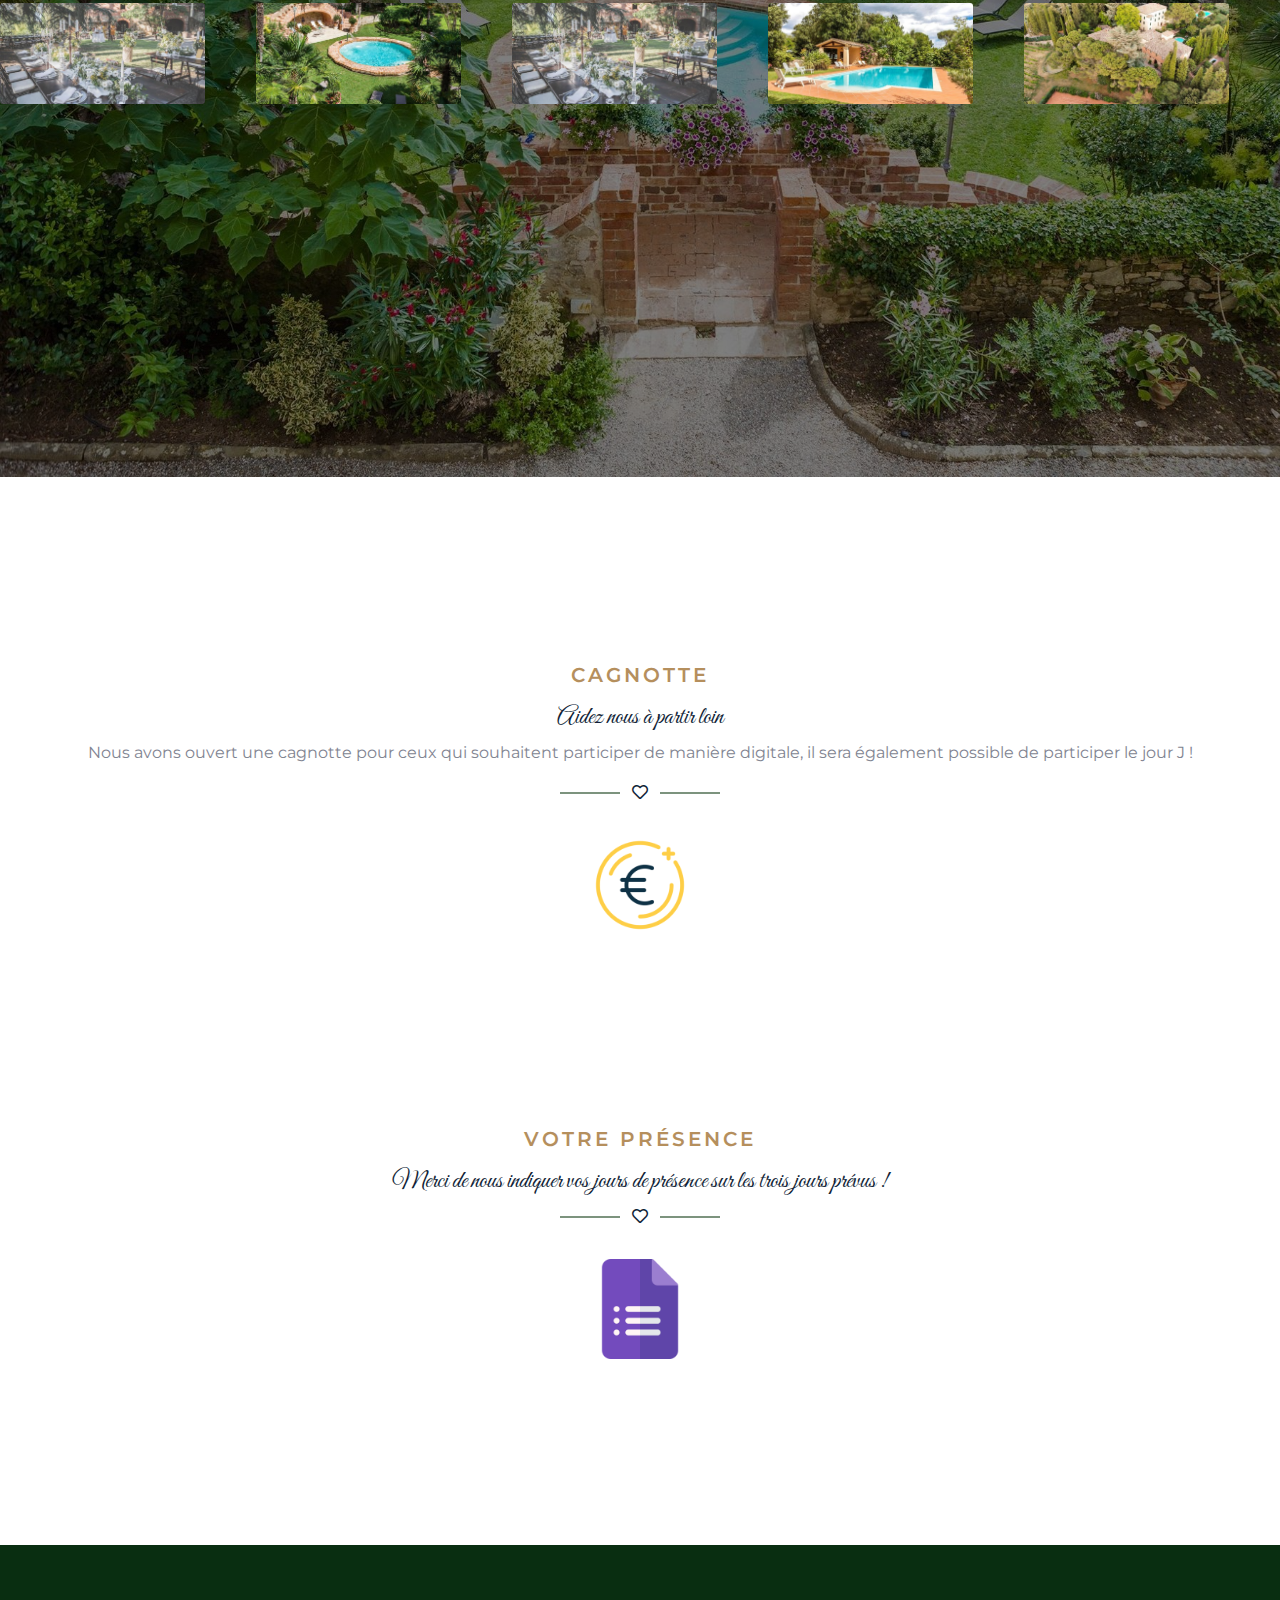
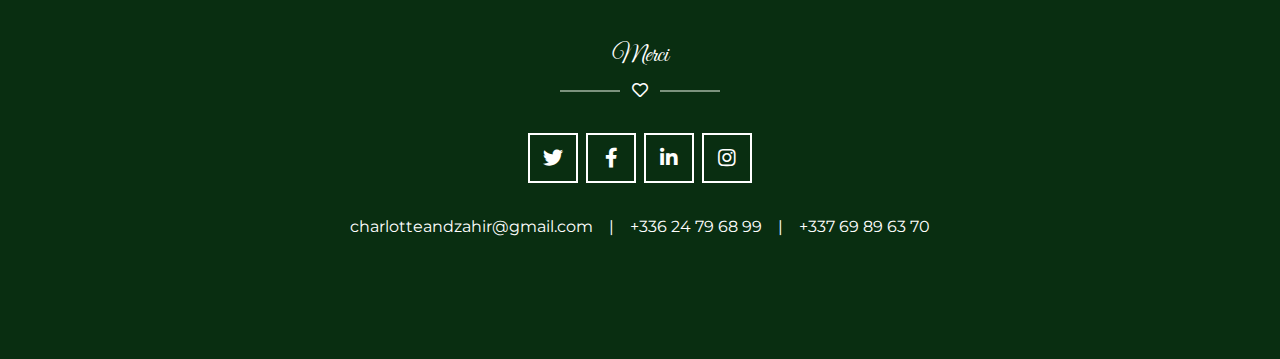
==== commit 0e4fd5d0: "refactoring" ====
--- a/index.html
+++ b/index.html
@@ -28,7 +28,7 @@
 
 <body data-spy="scroll" data-target=".navbar" data-offset="51">
     <!-- Navbar Start -->
-    <nav class="navbar fixed-top shadow-sm navbar-expand-lg bg-dark navbar-dark py-3 py-lg-0 px-lg-5">
+    <nav class="navbar fixed-top shadow-sm navbar-expand-lg navbar-dark py-3 py-lg-0 px-lg-5" style="background-color: #092e11">
         <a href="index.html" class="navbar-brand d-block d-lg-none">
             <h1 class="font-secondary text-white" style="font-weight:300">Zahir <span class="text-primary">&</span> Charlotte</h1>
         </a>
@@ -111,9 +111,9 @@
     <div class="container-fluid py-5" id="story">
         <div class="container pt-5 pb-3">
             <div class="section-title position-relative text-center">
-                <h6 class="text-uppercase text-primary mb-3" style="letter-spacing: 3px;">notre histoire</h6>
+                <h5 class="text-uppercase text-primary mb-3" style="letter-spacing: 3px;">notre histoire</h5>
                 <h1 class="font-secondary display-4">Les moments forts</h1>
-                <i class="far fa-heart text-dark"></i>
+                <i class="far fa-heart" style="color: #7c937e;"></i>
             </div>
             <div class="container timeline position-relative p-0">
                 <div class="row">
@@ -122,9 +122,9 @@
                     </div>
                     <div class="col-md-6 text-center text-md-left">
                         <div class="h-100 d-flex flex-column justify-content-center bg-secondary p-4 ml-md-3">
-                            <h4 class="mb-2">Premier rendez vous</h4>
+                            <h4 class="mb-2">Première rencontre</h4>
                             <p class="text-uppercase mb-2">24 Avr 2018</p>
-                            <p class="m-0">C'est dans un restaurant à Boulogne que c'est passé notre premier rendez-vous. Nous avons passé l'après midi à discuter jusqu'a la fermeture!</p>
+                            <p class="m-0"><i>Nous nous sommes recontré il y a 6 ans via une application... comme quoi, ça peut marcher !</i></p>
                         </div>
                     </div>
                 </div>
@@ -133,7 +133,7 @@
                         <div class="h-100 d-flex flex-column justify-content-center bg-secondary p-4 mr-md-3">
                             <h4 class="mb-2">Notre premier voyage</h4>
                             <p class="text-uppercase mb-2">24 Mai 2019</p>
-                            <p class="m-0">C'est en italie et plus précisement à Rome qu'on a fait notre premier voyage ensemble.</p>
+                            <p class="m-0"><i>C'est en Italie et plus précisement à Rome que nous avons fait notre premier voyage ensemble.</i></p>
                         </div>
                     </div>
                     <div class="col-md-6 text-center text-md-left">
@@ -148,7 +148,7 @@
                         <div class="h-100 d-flex flex-column justify-content-center bg-secondary p-4 ml-md-3">
                             <h4 class="mb-2">Demande en mariage</h4>
                             <p class="text-uppercase mb-2">21 Sep 2023</p>
-                            <p class="m-0">C'est à Bali, l'ile des dieux où nous nous sommes fiancié</p>
+                            <p class="m-0"><i>C'est à Bali (après des mois de préparation pour Zahir!), que nous nous sommes fiancés.</i></p>
                         </div>
                     </div>
                 </div>
@@ -157,7 +157,7 @@
                         <div class="h-100 d-flex flex-column justify-content-center bg-secondary p-4 mr-md-3">
                             <h4 class="mb-2">Mariage</h4>
                             <p class="text-uppercase mb-2">04 Oct 2025</p>
-                            <p class="m-0">C'est avec beaucoup de symbloique que nous avons choisi ce pays pour notre mariage. En effet c'était le lieu de notre premier voyage et étant tout les deux amoureux de la culture et nourriture italienne, ce choix semblait naturel</p>
+                            <p class="m-0"><i>C'est avec beaucoup de symbolique que nous avons choisi ce pays pour notre mariage. En effet c'était le pays de notre premier voyage, ce choix semblait donc naturel !</i></p>
                         </div>
                     </div>
                     <div class="col-md-6 text-center text-md-left">
@@ -173,36 +173,54 @@
     <div class="container-fluid pt-5" id="event" >
         <div class="container-fluid py-5" >
             <div class="section-title position-relative text-center">
-                <h6 class="text-uppercase text-primary mb-3" style="letter-spacing: 3px;">évènement</h6>
-                <h1 class="font-secondary display-4">Quand & Où</h1>
+                <h5 class="text-uppercase text-primary mb-3" style="letter-spacing: 3px;">LE mariage</h5>
+                <h1 class="font-secondary display-4">Programme du 3 au 6 Octobre</h1>
                 <i class="far fa-heart text-dark"></i>
             </div>
             <div class="row justify-content-center">
                 <div class="col-md-6 text-center">
-                    <h5 class="font-weight-normal text-muted mb-3 pb-3">La cérémonie ainsi que le diner se tiendrons à la villa Castelletto qui se situe à Sinalunga à 1h de Florence</h5>
-                </div>
-            </div>
-        </div>
-    </div>
-
+                    <p class="font-weight-normal text-muted mb-3 pb-3" style="font-size: 16px;">Nous vous convions pendant 3 jours à la villa Castelletto qui se situe à Sinalunga à 1h de Florence</p>
+                </div>
+            </div>
+            <div class="row justify-content-center">
+                <div class="col-md-6 text-center">
+                    <h5 class="font-weight-bold text-muted" style="color: #7c937e !important;">3 OCTOBRE <hr style="width: 80px; color: #7c937e; border: none; border-top: 2px solid  #7c937e;"></h5>
+                    <p class="mb-3 pb-3">Accueil et pizza party ! <i class="fa fa-light fa-pizza-slice" style="color: #b58f5d;"></i></p>
+                </div>
+            </div>
+            <div class="row justify-content-center">
+                <div class="col-md-6 text-center">
+                    <h5 class="font-weight-bold text-muted" style="color: #b58f5D !important;">4 OCTOBRE <hr style="width: 80px; color: #b58f5D; border: none; border-top: 2px solid  #b58f5D;"></h5>
+                    <p class="mb-3 pb-3"  style="color: #b58f5D !important;">Céremonie (heure à venir), diner et fête ! </p>
+                    <div class="mb-3 pb-3"><p>Ajouter à l'agenda:</p><a target="_blank" rel="noopener noreferrer"  href="https://calendar.google.com/calendar/render?action=TEMPLATE&amp;dates=20251003T130019Z%2F20251006T110019Z&amp;details=&amp;location=Villa%20Castelletto&amp;text=Zahir%20%26%20Charlotte%20Wedding&amp;trp=false" class="sc-gqjmRU bcNHZG">Google</a><span>&nbsp;&nbsp;&nbsp;</span><a target="_blank" rel="noopener noreferrer" href="https://outlook.live.com/owa/?body=&amp;enddt=20251006T110019&amp;location=Villa%20Castelletto&amp;path=%2Fcalendar%2Faction%2Fcompose&amp;rru=addevent&amp;startdt=20251003T130019&amp;subject=Zahir%20%26%20Charlotte%20Wedding" class="sc-gqjmRU bcNHZG">Outlook</a></div>
+                </div>
+            </div>
+            <div class="row justify-content-center">
+                <div class="col-md-6 text-center">
+                    <h5 class="font-weight-bold text-muted" style="color: #7c937e !important;">5 OCTOBRE <hr style="width: 80px; color: #7c937e; border: none; border-top: 2px solid  #7c937e;"></h5>
+                    <p class="mb-3 pb-3">Brunch !</p>
+                </div>
+            </div>
+
+        </div>
+    </div>
             <div>
                 <div >
                     <div class="text-center">
-                        <h2 class="m-4 mt-5">Le mariage</h2>
-                        <div class="object-bottom">
-                            <p class="fa fa-calendar" style="font-size:18px;color:#4A919E"></p>
-                        </div>
-
-                        <span><strong>04-Octobre-2025</strong><br /></span>
-                        <br />
-                        <div class="mb-3"><p>Add to your Calendar:</p><a target="_blank" rel="noopener noreferrer"  href="https://calendar.google.com/calendar/render?action=TEMPLATE&amp;dates=20251003T130019Z%2F20251006T110019Z&amp;details=&amp;location=Villa%20Castelletto&amp;text=Zahir%20%26%20Charlotte%20Wedding&amp;trp=false" class="sc-gqjmRU bcNHZG">Google</a><span>&nbsp;&nbsp;&nbsp;</span><a target="_blank" rel="noopener noreferrer" href="https://outlook.live.com/owa/?body=&amp;enddt=20251006T110019&amp;location=Villa%20Castelletto&amp;path=%2Fcalendar%2Faction%2Fcompose&amp;rru=addevent&amp;startdt=20251003T130019&amp;subject=Zahir%20%26%20Charlotte%20Wedding" class="sc-gqjmRU bcNHZG">Outlook</a></div>
-                        <br />
-                        <p class="fas fa-map-marker-alt" style="font-size:18px;color:#4A919E"></p>
-                        <br />
-                        <span>Villa Castelletto, Località Castelletto, 151, 53048 Sinalunga SI, Italie<br /></span>
-                        <br />
-                        <div class="google-maps">
-                            <iframe class="rounded" src="https://www.google.com/maps/embed?pb=!1m18!1m12!1m3!1d33109.30491807174!2d11.695922919868249!3d43.21463548836202!2m3!1f0!2f0!3f0!3m2!1i1024!2i768!4f13.1!3m3!1m2!1s0x132be071a0de86f1%3A0xb48cef6a8f12304f!2sVilla%20Castelletto!5e0!3m2!1sfr!2sfr!4v1706284104843!5m2!1sfr!2sfr" width="600" height="450" style="border:0;" allowfullscreen="" loading="lazy" referrerpolicy="no-referrer-when-downgrade"></iframe>
+                        <h5 class="m-4 mt-5" style="color: #b58f5d;">LE DOMAINE</h5>
+
+                        <div class="row justify-content-center mb-3 pd-3">
+                            <div class="col-md-6 text-center mb-3 pd-3">
+                                <p class="fas fa-map-marker-alt" style="font-size:18px;color:#7c937e"></p>
+                                <br />
+                                <span>Villa Castelletto, Località Castelletto, 151, 53048 Sinalunga SI, Italie<br /></span>
+                            </div>
+                        </div>
+                        <div class="row justify-content-center mb-3 pd-3">
+                            <div class="google-maps justify-content-center" style="width: 800px; height: 500px">
+                                <iframe class="rounded" src="https://www.google.com/maps/embed?pb=!1m18!1m12!1m3!1d33109.30491807174!2d11.695922919868249!3d43.21463548836202!2m3!1f0!2f0!3f0!3m2!1i1024!2i768!4f13.1!3m3!1m2!1s0x132be071a0de86f1%3A0xb48cef6a8f12304f!2sVilla%20Castelletto!5e0!3m2!1sfr!2sfr!4v1706284104843!5m2!1sfr!2sfr" width="500" height="450" style="border:0; width:100px; height:100px;" allowfullscreen="" loading="lazy" referrerpolicy="no-referrer-when-downgrade"></iframe>
+                            </div>
+
                         </div>
 
                     </div>
@@ -213,7 +231,7 @@
 
     <div class="container-fluid bg-gallery" id="gallery" style="padding: 120px 0; margin: 90px 0;">
         <div class="section-title position-relative text-center" style="margin-bottom: 120px;">
-            <h6 class="text-uppercase text-primary mb-3" style="letter-spacing: 3px;">Galerie</h6>
+            <h5 class="text-uppercase text-primary mb-3" style="letter-spacing: 3px;">Galerie</h5>
             <h1 class="font-secondary display-4 text-white">Photos du lieu de l'évènement</h1>
             <i class="far fa-heart text-white"></i>
         </div>
@@ -265,7 +283,7 @@
     <div class="container-fluid py-5" id="cagnotte">
         <div class="container py-5">
             <div class="section-title position-relative text-center">
-                <h6 class="text-uppercase text-primary mb-3" style="letter-spacing: 3px;">Cagnotte</h6>
+                <h5 class="text-uppercase text-primary mb-3" style="letter-spacing: 3px;">Cagnotte</h5>
                 <h1 class="font-secondary display-4">Aidez nous à partir loin</h1>
                 <p>Nous avons ouvert une cagnotte pour ceux qui souhaitent participer de manière digitale, il sera également possible de participer le jour J ! </p>
                 <i class="far fa-heart text-dark"></i>
@@ -284,7 +302,7 @@
     <div class="container-fluid py-5" id="rsvp">
         <div class="container py-5">
             <div class="section-title position-relative text-center">
-                <h6 class="text-uppercase text-primary mb-3" style="letter-spacing: 3px;">Votre présence</h6>
+                <h5 class="text-uppercase text-primary mb-3" style="letter-spacing: 3px;">Votre présence</h5>
                 <h1 class="font-secondary display-4">Merci de nous indiquer vos jours de présence sur les trois jours prévus !</h1>
                 <i class="far fa-heart text-dark"></i>
             </div>
@@ -298,7 +316,7 @@
     <!-- RSVP End -->
 
     <!-- Footer Start -->
-    <div class="container-fluid bg-dark text-white py-5" id="contact" style="margin-top: 90px;">
+    <div class="container-fluid text-white py-5" id="contact" style="background-color: #092e11; margin-top: 90px;">
         <div class="container text-center py-5">
             <div class="section-title position-relative text-center">
                 <h1 class="font-secondary display-3 text-white">Merci</h1>
@@ -313,10 +331,10 @@
             <div class="d-flex justify-content-center py-2">
                 <a class="text-white" href="mailto:charlotteandzahir@gmail.com">charlotteandzahir@gmail.com</a>
                 <span class="px-3">|</span>
-                <p class="text-white" href="#">+012 345 6789</p>
-            </div>
-            <p class="m-0">&copy; <a class="text-primary" href="#">Domain Name</a>
-            </p>
+                <p class="text-white" href="#">+336 24 79 68 99</p>
+                <span class="px-3">|</span>
+                <p class="text-white" href="#">+337 69 89 63 70</p>
+            </div>
         </div>
     </div>
     <!-- Footer End -->
--- a/css/style.css
+++ b/css/style.css
@@ -19,7 +19,7 @@
   --white: #fff;
   --gray: #6c757d;
   --gray-dark: #343a40;
-  --primary: #4A919E;
+  --primary: #b58f5d;
   --secondary: #EDF5F7;
   --success: #28a745;
   --info: #17a2b8;
@@ -152,7 +152,7 @@
 }
 
 a {
-  color: #4A919E;
+  color: #b58f5d;
   text-decoration: none;
   background-color: transparent;
 }
@@ -2372,8 +2372,8 @@
 
 .btn-primary {
   color: #fff;
-  background-color: #4A919E;
-  border-color: #4A919E;
+  background-color: #b58f5d;
+  border-color: #b58f5d;
 }
 
 .btn-primary:hover {
@@ -2391,8 +2391,8 @@
 
 .btn-primary.disabled, .btn-primary:disabled {
   color: #fff;
-  background-color: #4A919E;
-  border-color: #4A919E;
+  background-color: #b58f5d;
+  border-color: #b58f5d;
 }
 
 .btn-primary:not(:disabled):not(.disabled):active, .btn-primary:not(:disabled):not(.disabled).active,
@@ -2667,14 +2667,14 @@
 }
 
 .btn-outline-primary {
-  color: #4A919E;
-  border-color: #4A919E;
+  color: #b58f5d;
+  border-color: #b58f5d;
 }
 
 .btn-outline-primary:hover {
   color: #fff;
-  background-color: #4A919E;
-  border-color: #4A919E;
+  background-color: #b58f5d;
+  border-color: #b58f5d;
 }
 
 .btn-outline-primary:focus, .btn-outline-primary.focus {
@@ -2682,15 +2682,15 @@
 }
 
 .btn-outline-primary.disabled, .btn-outline-primary:disabled {
-  color: #4A919E;
+  color: #b58f5d;
   background-color: transparent;
 }
 
 .btn-outline-primary:not(:disabled):not(.disabled):active, .btn-outline-primary:not(:disabled):not(.disabled).active,
 .show > .btn-outline-primary.dropdown-toggle {
   color: #fff;
-  background-color: #4A919E;
-  border-color: #4A919E;
+  background-color: #b58f5d;
+  border-color: #b58f5d;
 }
 
 .btn-outline-primary:not(:disabled):not(.disabled):active:focus, .btn-outline-primary:not(:disabled):not(.disabled).active:focus,
@@ -2924,7 +2924,7 @@
 
 .btn-link {
   font-weight: 400;
-  color: #4A919E;
+  color: #b58f5d;
   text-decoration: none;
 }
 
@@ -3221,7 +3221,7 @@
 .dropdown-item.active, .dropdown-item:active {
   color: #fff;
   text-decoration: none;
-  background-color: #4A919E;
+  background-color: #b58f5d;
 }
 
 .dropdown-item.disabled, .dropdown-item:disabled {
@@ -3510,8 +3510,8 @@
 
 .custom-control-input:checked ~ .custom-control-label::before {
   color: #fff;
-  border-color: #4A919E;
-  background-color: #4A919E;
+  border-color: #b58f5d;
+  background-color: #b58f5d;
 }
 
 .custom-control-input:focus ~ .custom-control-label::before {
@@ -3571,8 +3571,8 @@
 }
 
 .custom-checkbox .custom-control-input:indeterminate ~ .custom-control-label::before {
-  border-color: #4A919E;
-  background-color: #4A919E;
+  border-color: #b58f5d;
+  background-color: #b58f5d;
 }
 
 .custom-checkbox .custom-control-input:indeterminate ~ .custom-control-label::after {
@@ -3796,7 +3796,7 @@
   width: 1rem;
   height: 1rem;
   margin-top: -0.25rem;
-  background-color: #4A919E;
+  background-color: #b58f5d;
   border: 0;
   transition: background-color 0.15s ease-in-out, border-color 0.15s ease-in-out, box-shadow 0.15s ease-in-out;
   appearance: none;
@@ -3824,7 +3824,7 @@
 .custom-range::-moz-range-thumb {
   width: 1rem;
   height: 1rem;
-  background-color: #4A919E;
+  background-color: #b58f5d;
   border: 0;
   transition: background-color 0.15s ease-in-out, border-color 0.15s ease-in-out, box-shadow 0.15s ease-in-out;
   appearance: none;
@@ -3855,7 +3855,7 @@
   margin-top: 0;
   margin-right: 0.2rem;
   margin-left: 0.2rem;
-  background-color: #4A919E;
+  background-color: #b58f5d;
   border: 0;
   transition: background-color 0.15s ease-in-out, border-color 0.15s ease-in-out, box-shadow 0.15s ease-in-out;
   appearance: none;
@@ -3983,7 +3983,7 @@
 .nav-pills .nav-link.active,
 .nav-pills .show > .nav-link {
   color: #fff;
-  background-color: #4A919E;
+  background-color: #b58f5d;
 }
 
 .nav-fill > .nav-link,
@@ -4589,7 +4589,7 @@
   padding: 0.5rem 0.75rem;
   margin-left: -2px;
   line-height: 1.25;
-  color: #4A919E;
+  color: #b58f5d;
   background-color: #fff;
   border: 2px solid #dee2e6;
 }
@@ -4615,8 +4615,8 @@
 .page-item.active .page-link {
   z-index: 3;
   color: #fff;
-  background-color: #4A919E;
-  border-color: #4A919E;
+  background-color: #b58f5d;
+  border-color: #b58f5d;
 }
 
 .page-item.disabled .page-link {
@@ -4677,7 +4677,7 @@
 
 .badge-primary {
   color: #fff;
-  background-color: #4A919E;
+  background-color: #b58f5d;
 }
 
 a.badge-primary:hover, a.badge-primary:focus {
@@ -4978,7 +4978,7 @@
   color: #fff;
   text-align: center;
   white-space: nowrap;
-  background-color: #4A919E;
+  background-color: #b58f5d;
   transition: width 0.6s ease;
 }
 
@@ -5054,8 +5054,8 @@
 .list-group-item.active {
   z-index: 2;
   color: #fff;
-  background-color: #4A919E;
-  border-color: #4A919E;
+  background-color: #b58f5d;
+  border-color: #b58f5d;
 }
 
 .list-group-item + .list-group-item {
@@ -6101,7 +6101,7 @@
 }
 
 .bg-primary {
-  background-color: #4A919E !important;
+  background-color: #b58f5d !important;
 }
 
 a.bg-primary:hover, a.bg-primary:focus,
@@ -6110,10 +6110,6 @@
   background-color: #c5611a !important;
 }
 
-.bg-secondary {
-  background-color: #EDF5F7 !important;
-}
-
 a.bg-secondary:hover, a.bg-secondary:focus,
 button.bg-secondary:hover,
 button.bg-secondary:focus {
@@ -6229,7 +6225,7 @@
 }
 
 .border-primary {
-  border-color: #4A919E !important;
+  border-color: #b58f5d !important;
 }
 
 .border-secondary {
@@ -9271,7 +9267,7 @@
 }
 
 .text-primary {
-  color: #ADD8E6 !important;
+  color: #b58f5d !important;
 }
 
 a.text-primary:hover, a.text-primary:focus {
@@ -9530,7 +9526,7 @@
 
 .navbar-dark .navbar-nav .nav-link:hover,
 .navbar-dark .navbar-nav .nav-link.active {
-  color: #4A919E;
+  color: #b58f5d;
 }
 
 @media (max-width: 991.98px) {
@@ -9559,7 +9555,7 @@
   height: 2px;
   bottom: 11px;
   left: calc(50% - 80px);
-  background: #4A919E;
+  background: #7c937e;
 }
 
 .section-title::after {
@@ -9569,7 +9565,7 @@
   height: 2px;
   bottom: 11px;
   right: calc(50% - 80px);
-  background: #4A919E;
+  background: #7c937e;
 }
 
 .btn-play {
@@ -9623,7 +9619,7 @@
   width: 0;
   height: 0;
   left: -1px;
-  border-left: 16px solid #4A919E;
+  border-left: 16px solid #b58f5d;
   border-top: 11px solid transparent;
   border-bottom: 11px solid transparent;
 }
@@ -9678,7 +9674,7 @@
     bottom: 0;
     left: 50%;
     margin-left: -1px;
-    background: #4A919E;
+    background: #7c937e;
   }
   .timeline .row::before {
     content: "";
@@ -9688,7 +9684,7 @@
     top: calc(50% - 15px);
     left: calc(50% - 15px);
     background: #FFFFFF;
-    border: 2px solid #4A919E;
+    border: 2px solid #b58f5d;
     transform: rotate(45deg);
     z-index: 1;
   }
@@ -9699,7 +9695,7 @@
     position: absolute;
     top: calc(50% - 10px);
     left: calc(50% - 8px);
-    color: #4A919E;
+    color: #b58f5d;
     z-index: 2;
   }
 }
@@ -9760,7 +9756,7 @@
   display: flex;
   align-items: center;
   justify-content: center;
-  color: #4A919E;
+  color: #b58f5d;
   background: #FFFFFF;
   font-size: 30px;
 }
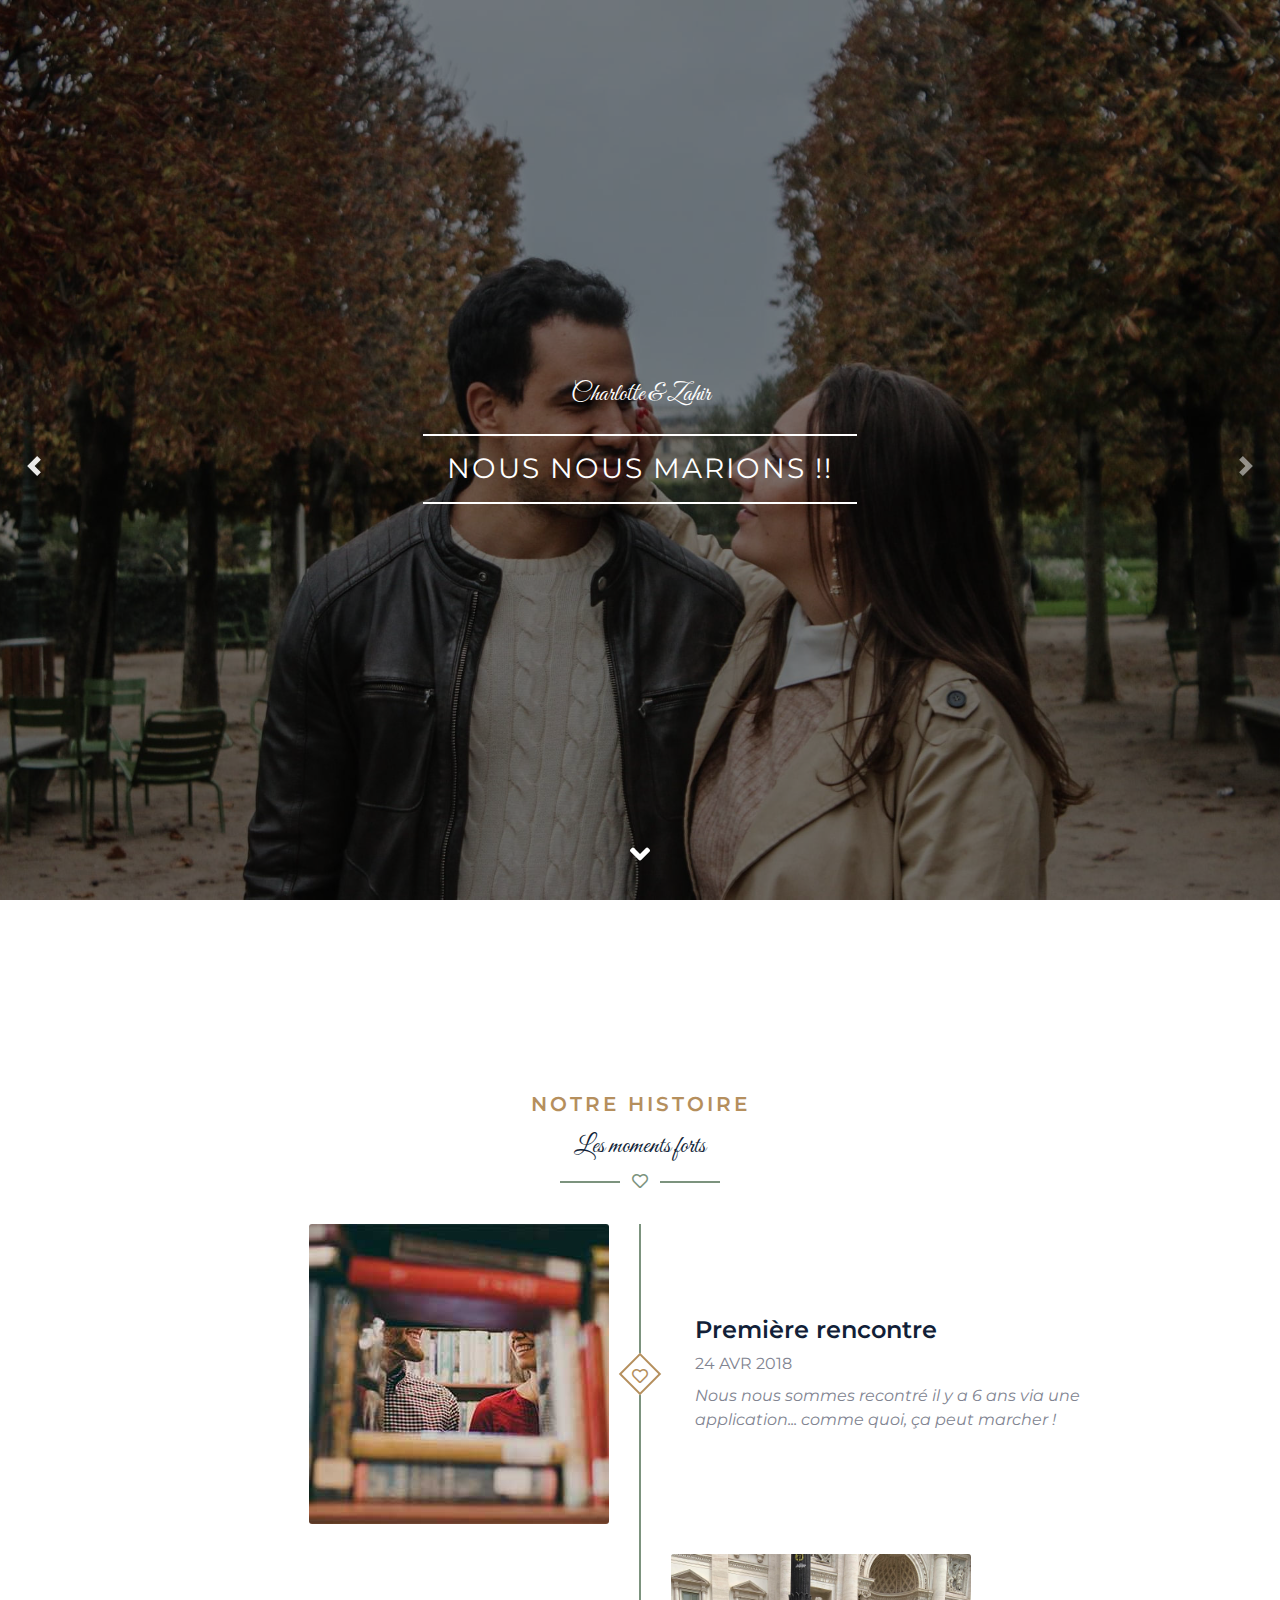
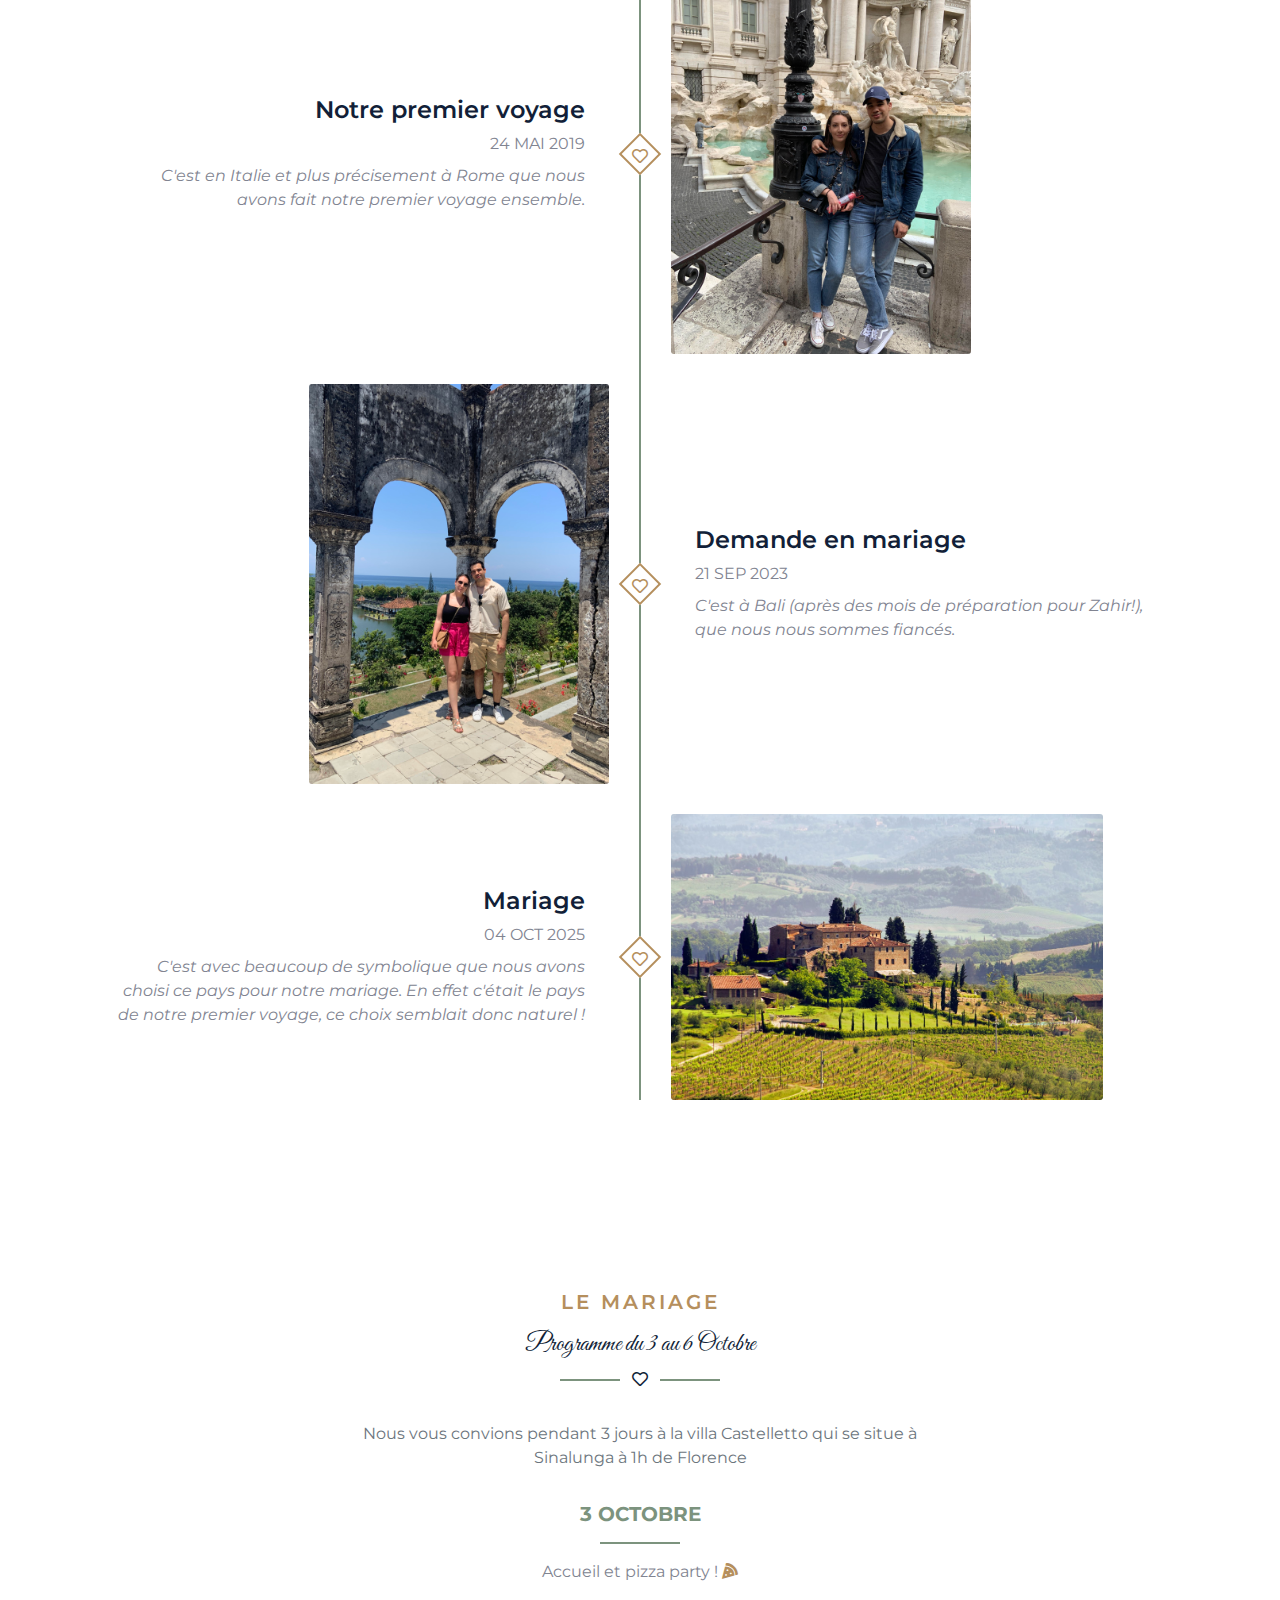
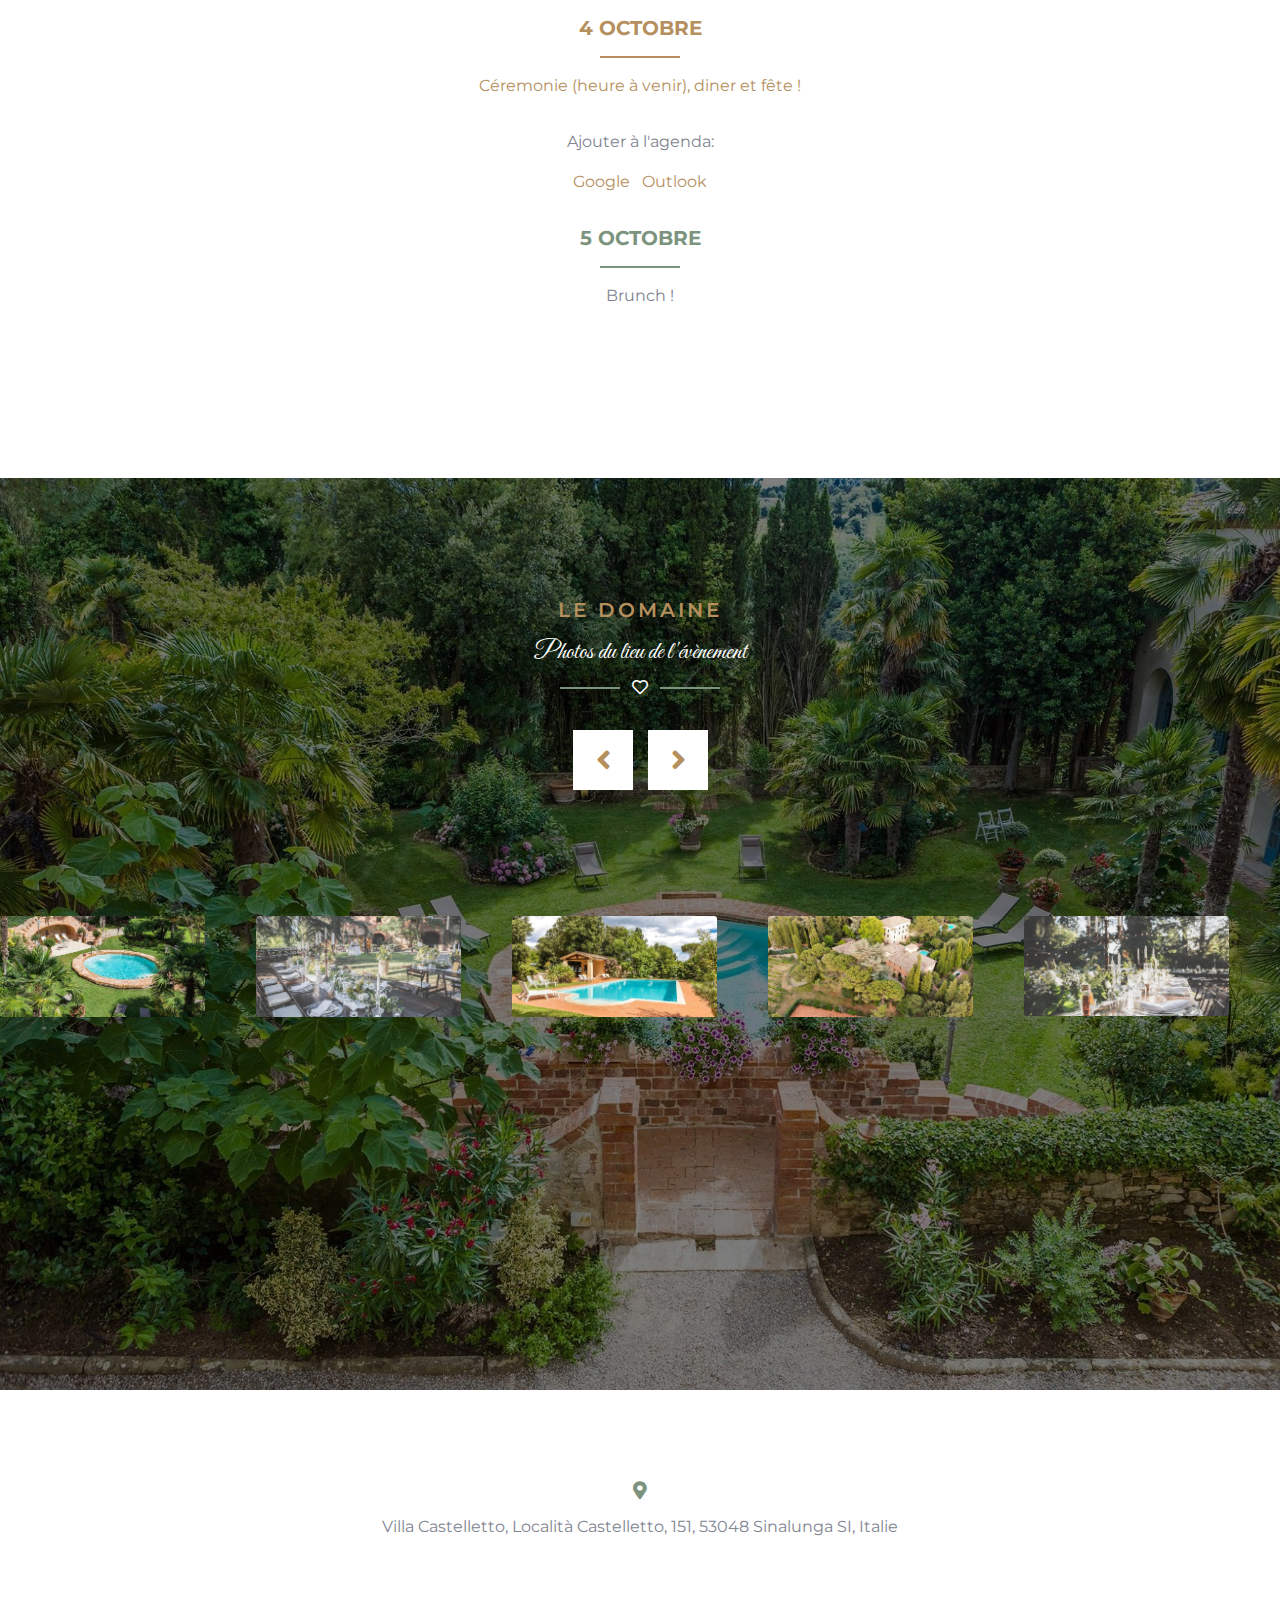
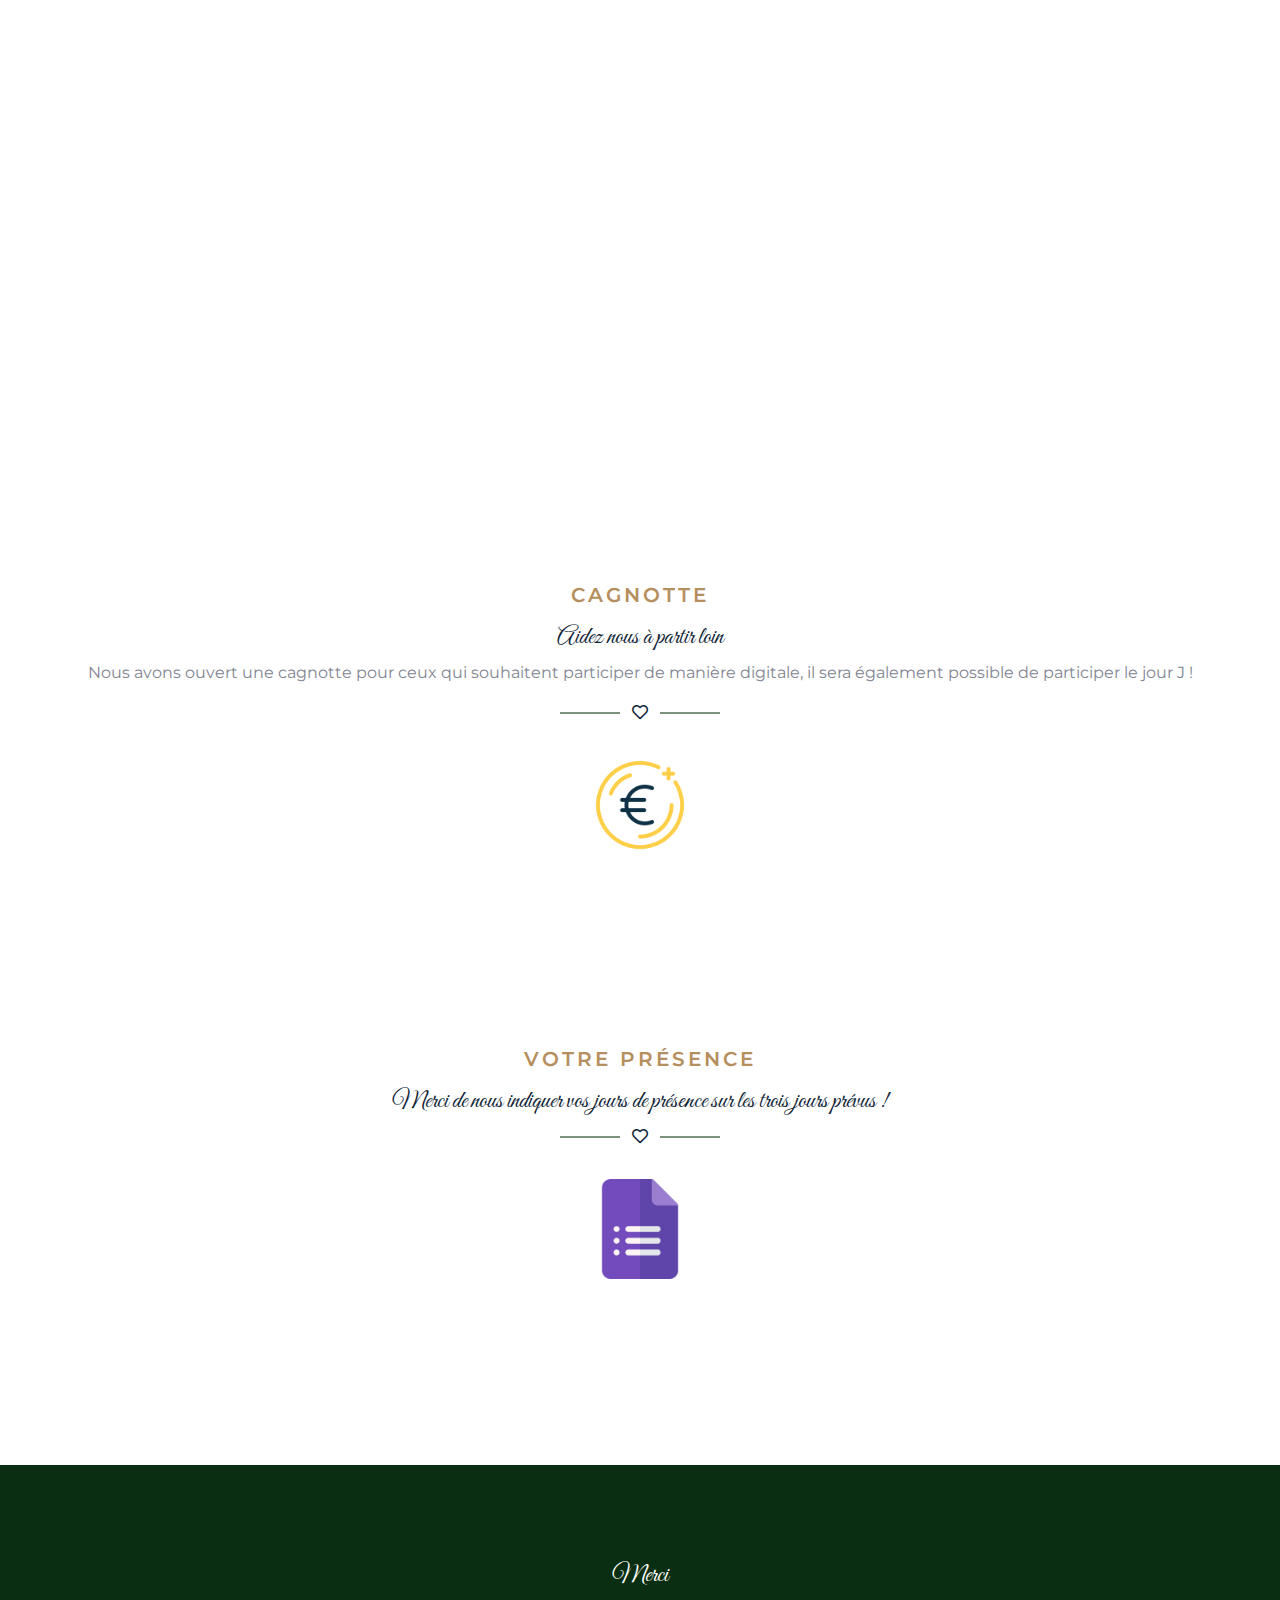
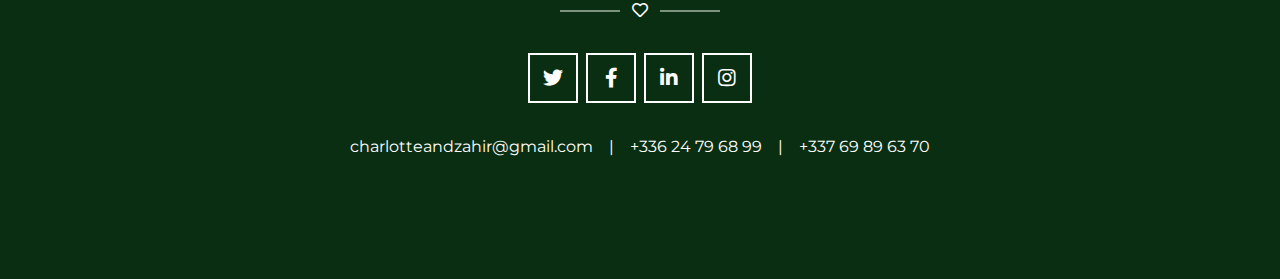
==== commit d52b7ae6: "refactoring and fix image link" ====
--- a/index.html
+++ b/index.html
@@ -39,7 +39,7 @@
             <div class="navbar-nav ml-auto py-0">
                 <a href="#home" class="nav-item nav-link active">accueil</a>
                 <a href="#story" class="nav-item nav-link">Notre histoire</a>
-                <a href="#event" class="nav-item nav-link">évènement</a>
+                <a href="#event" class="nav-item nav-link">Le Mariage</a>
             </div>
             <a href="index.html" class="navbar-brand mx-5 d-none d-lg-block">
                 <p1 class="font-secondary text-white font-extralight">Charlotte <span class="text-primary">&</span> Zahir</p1>
@@ -204,47 +204,18 @@
 
         </div>
     </div>
-            <div>
-                <div >
-                    <div class="text-center">
-                        <h5 class="m-4 mt-5" style="color: #b58f5d;">LE DOMAINE</h5>
-
-                        <div class="row justify-content-center mb-3 pd-3">
-                            <div class="col-md-6 text-center mb-3 pd-3">
-                                <p class="fas fa-map-marker-alt" style="font-size:18px;color:#7c937e"></p>
-                                <br />
-                                <span>Villa Castelletto, Località Castelletto, 151, 53048 Sinalunga SI, Italie<br /></span>
-                            </div>
-                        </div>
-                        <div class="row justify-content-center mb-3 pd-3">
-                            <div class="google-maps justify-content-center" style="width: 800px; height: 500px">
-                                <iframe class="rounded" src="https://www.google.com/maps/embed?pb=!1m18!1m12!1m3!1d33109.30491807174!2d11.695922919868249!3d43.21463548836202!2m3!1f0!2f0!3f0!3m2!1i1024!2i768!4f13.1!3m3!1m2!1s0x132be071a0de86f1%3A0xb48cef6a8f12304f!2sVilla%20Castelletto!5e0!3m2!1sfr!2sfr!4v1706284104843!5m2!1sfr!2sfr" width="500" height="450" style="border:0; width:100px; height:100px;" allowfullscreen="" loading="lazy" referrerpolicy="no-referrer-when-downgrade"></iframe>
-                            </div>
-
-                        </div>
-
-                    </div>
-                </div>
-
-                </div>
-            </div>
+
 
     <div class="container-fluid bg-gallery" id="gallery" style="padding: 120px 0; margin: 90px 0;">
         <div class="section-title position-relative text-center" style="margin-bottom: 120px;">
-            <h5 class="text-uppercase text-primary mb-3" style="letter-spacing: 3px;">Galerie</h5>
+            <h5 class="text-uppercase text-primary mb-3" style="letter-spacing: 3px;">LE DOMAINE</h5>
             <h1 class="font-secondary display-4 text-white">Photos du lieu de l'évènement</h1>
             <i class="far fa-heart text-white"></i>
         </div>
         <div class="owl-carousel gallery-carousel" style="height:450px">
             <div class="gallery-item mt-5 pt-5">
-                <img class="img-fluid w-100" src="img/villa2.jpg" alt="">
-                <a href="img/villa.jpg" data-lightbox="gallery">
-                    <i class="fa fa-2x fa-plus text-white"></i>
-                </a>
-            </div>
-            <div class="gallery-item mt-5 pt-5">
                 <img class="img-fluid w-100" src="img/villa1.jpg" alt="">
-                <a href="img/villa1.jpeg" data-lightbox="gallery">
+                <a href="img/villa1.jpg" data-lightbox="gallery">
                     <i class="fa fa-2x fa-plus text-white"></i>
                 </a>
             </div>
@@ -272,6 +243,31 @@
                     <i class="fa fa-2x fa-plus text-white"></i>
                 </a>
             </div>
+            <div class="gallery-item mt-5 pt-5">
+                <img class="img-fluid w-100" src="img/villa6.jpg" alt="">
+                <a href="img/villa6.jpg" data-lightbox="gallery">
+                    <i class="fa fa-2x fa-plus text-white"></i>
+                </a>
+            </div>
+        </div>
+    </div>
+
+    <div >
+        <div class="text-center">
+            <div class="row justify-content-center mb-3 pd-3">
+                <div class="col-md-6 text-center mb-3 pd-3">
+                    <p class="fas fa-map-marker-alt" style="font-size:18px;color:#7c937e"></p>
+                    <br />
+                    <span>Villa Castelletto, Località Castelletto, 151, 53048 Sinalunga SI, Italie<br /></span>
+                </div>
+            </div>
+            <div class="row justify-content-center mb-3 pd-3">
+                <div class="google-maps justify-content-center" style="width: 800px; height: 500px">
+                    <iframe class="rounded" src="https://www.google.com/maps/embed?pb=!1m18!1m12!1m3!1d33109.30491807174!2d11.695922919868249!3d43.21463548836202!2m3!1f0!2f0!3f0!3m2!1i1024!2i768!4f13.1!3m3!1m2!1s0x132be071a0de86f1%3A0xb48cef6a8f12304f!2sVilla%20Castelletto!5e0!3m2!1sfr!2sfr!4v1706284104843!5m2!1sfr!2sfr" width="500" height="450" style="border:0; width:100px; height:100px;" allowfullscreen="" loading="lazy" referrerpolicy="no-referrer-when-downgrade"></iframe>
+                </div>
+
+            </div>
+
         </div>
     </div>
 
